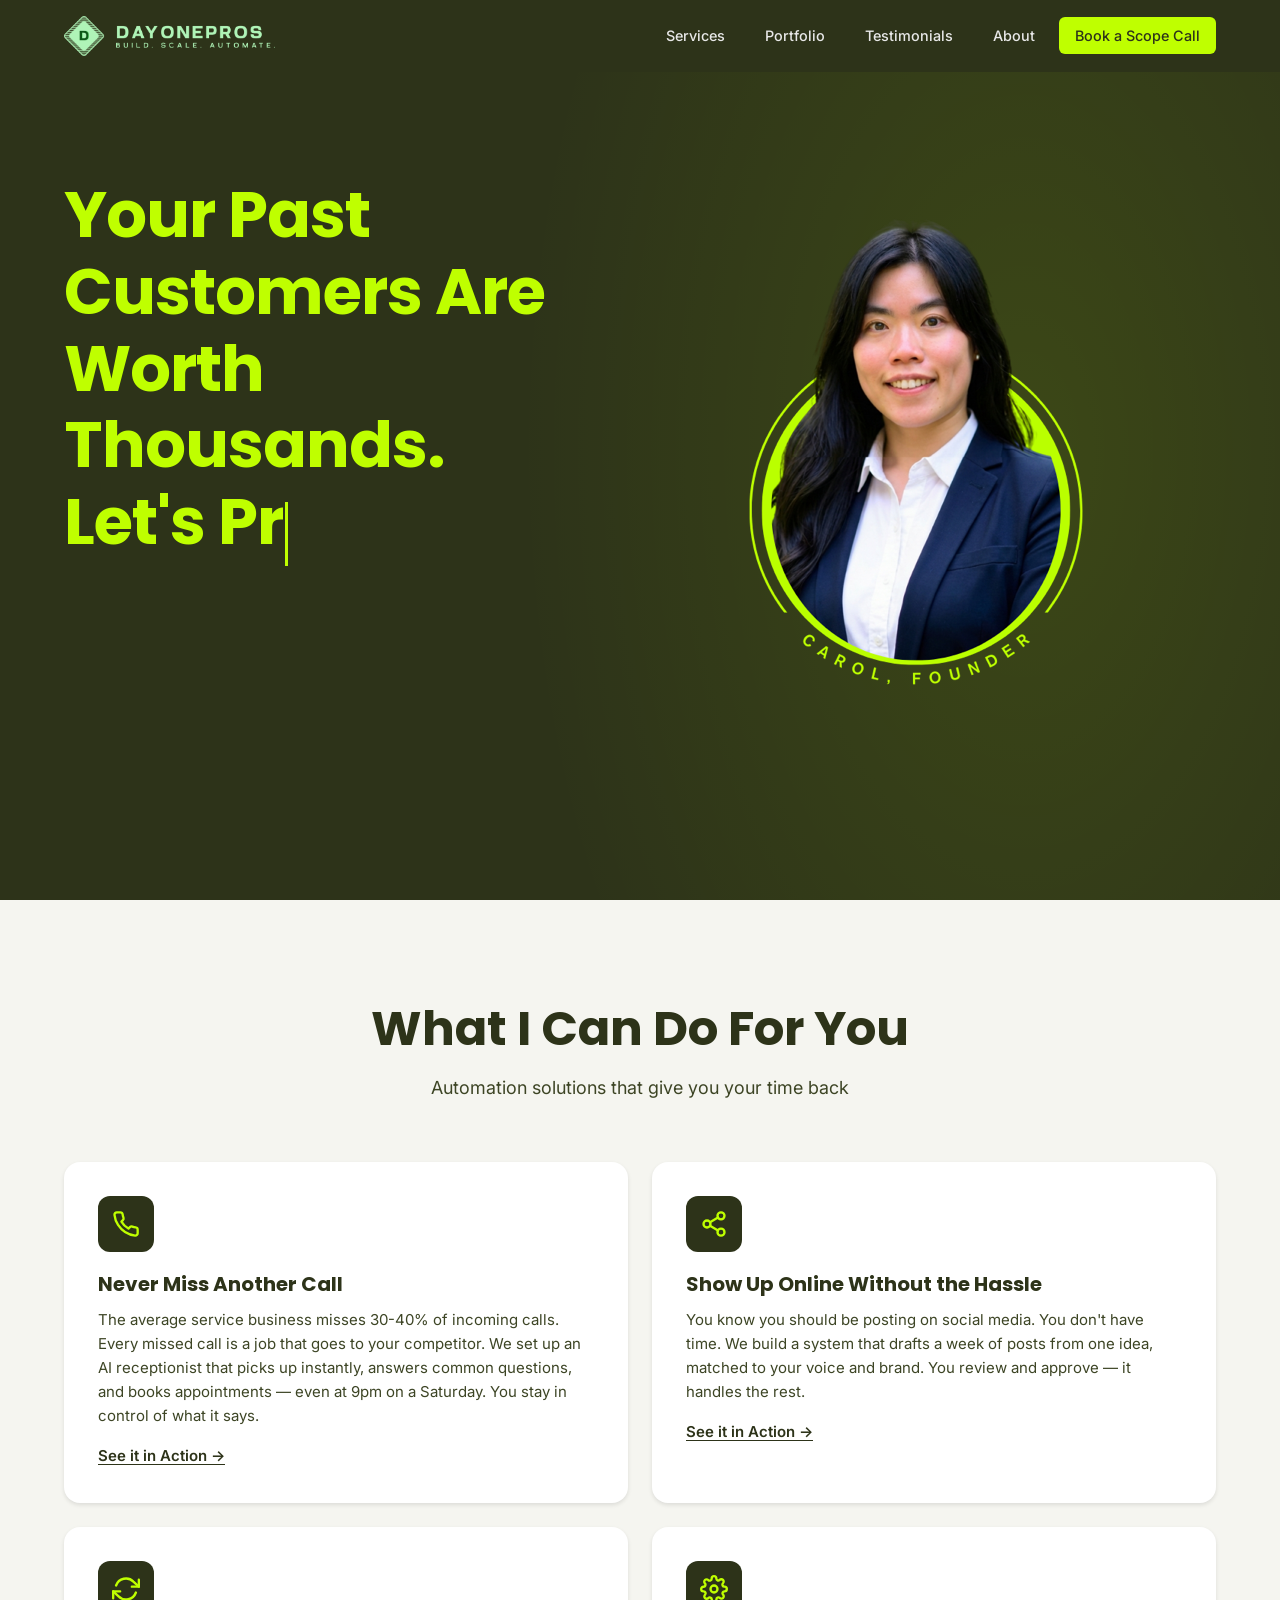
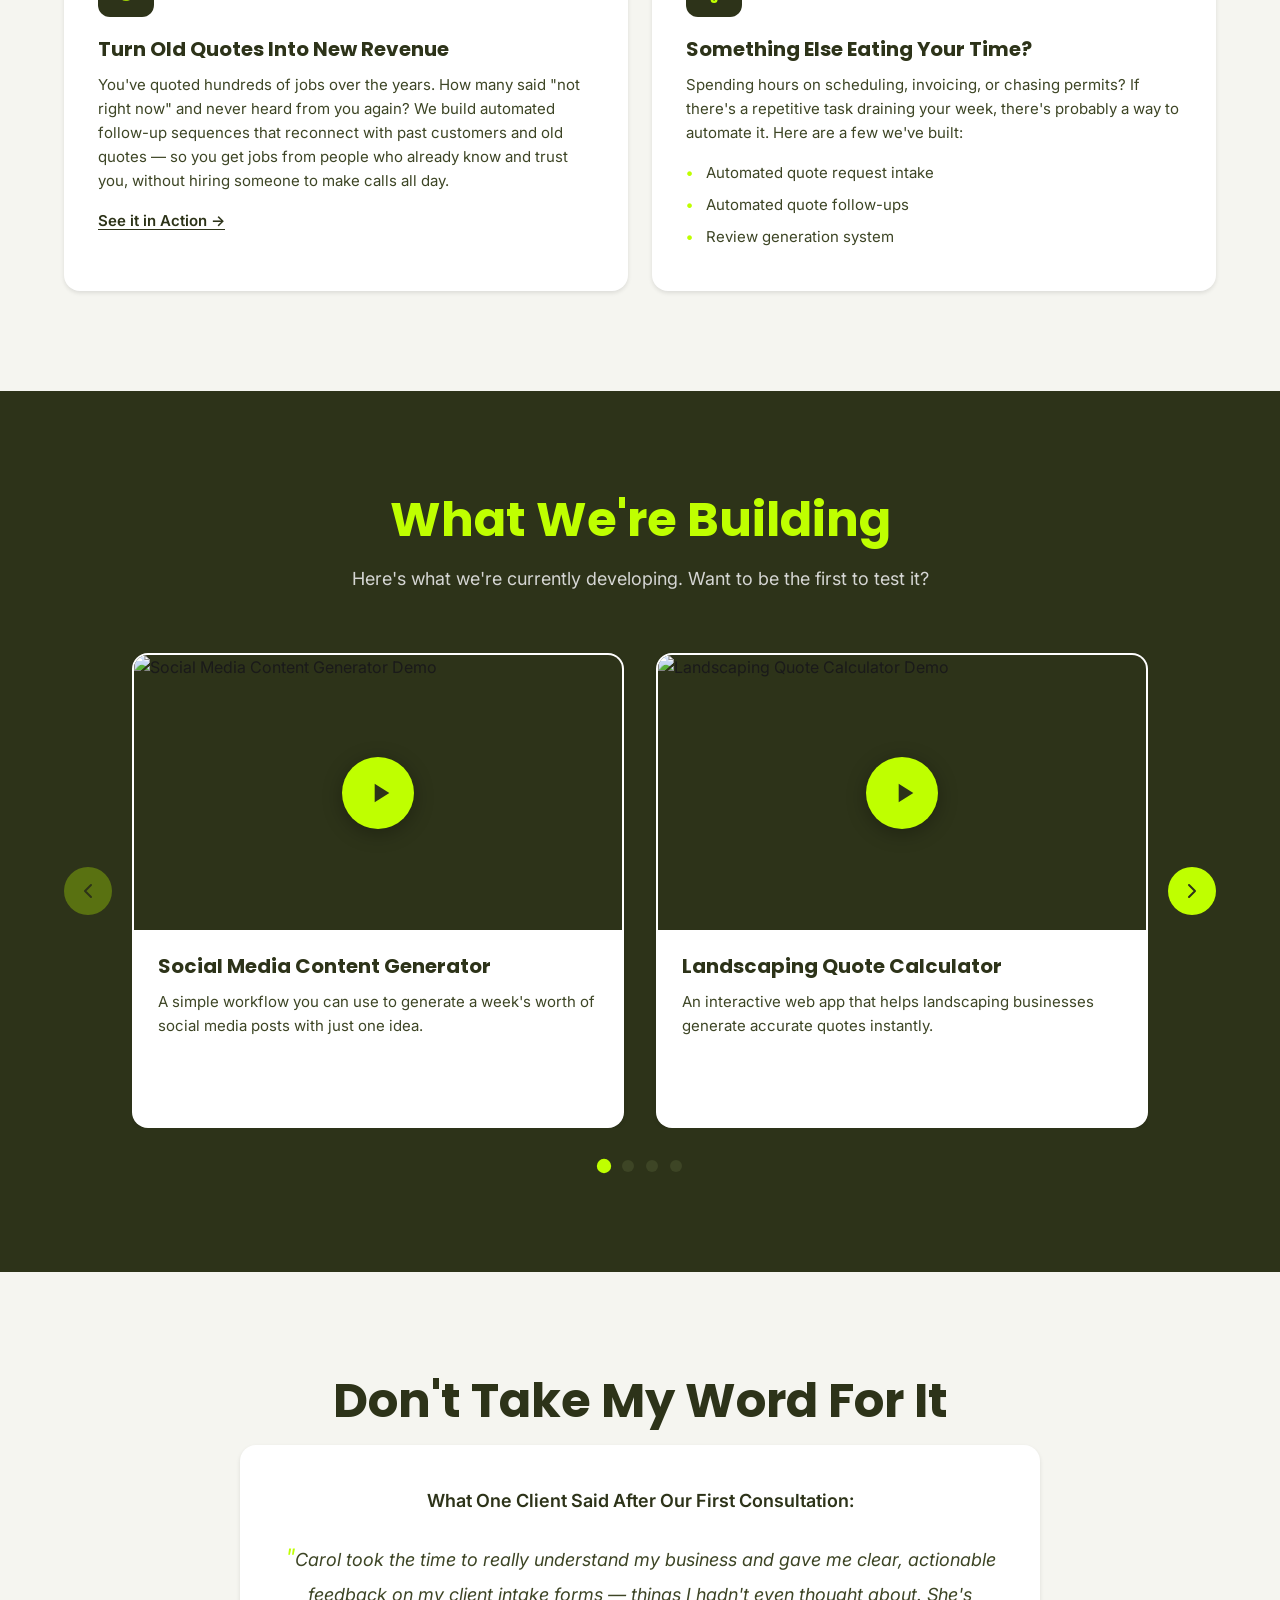
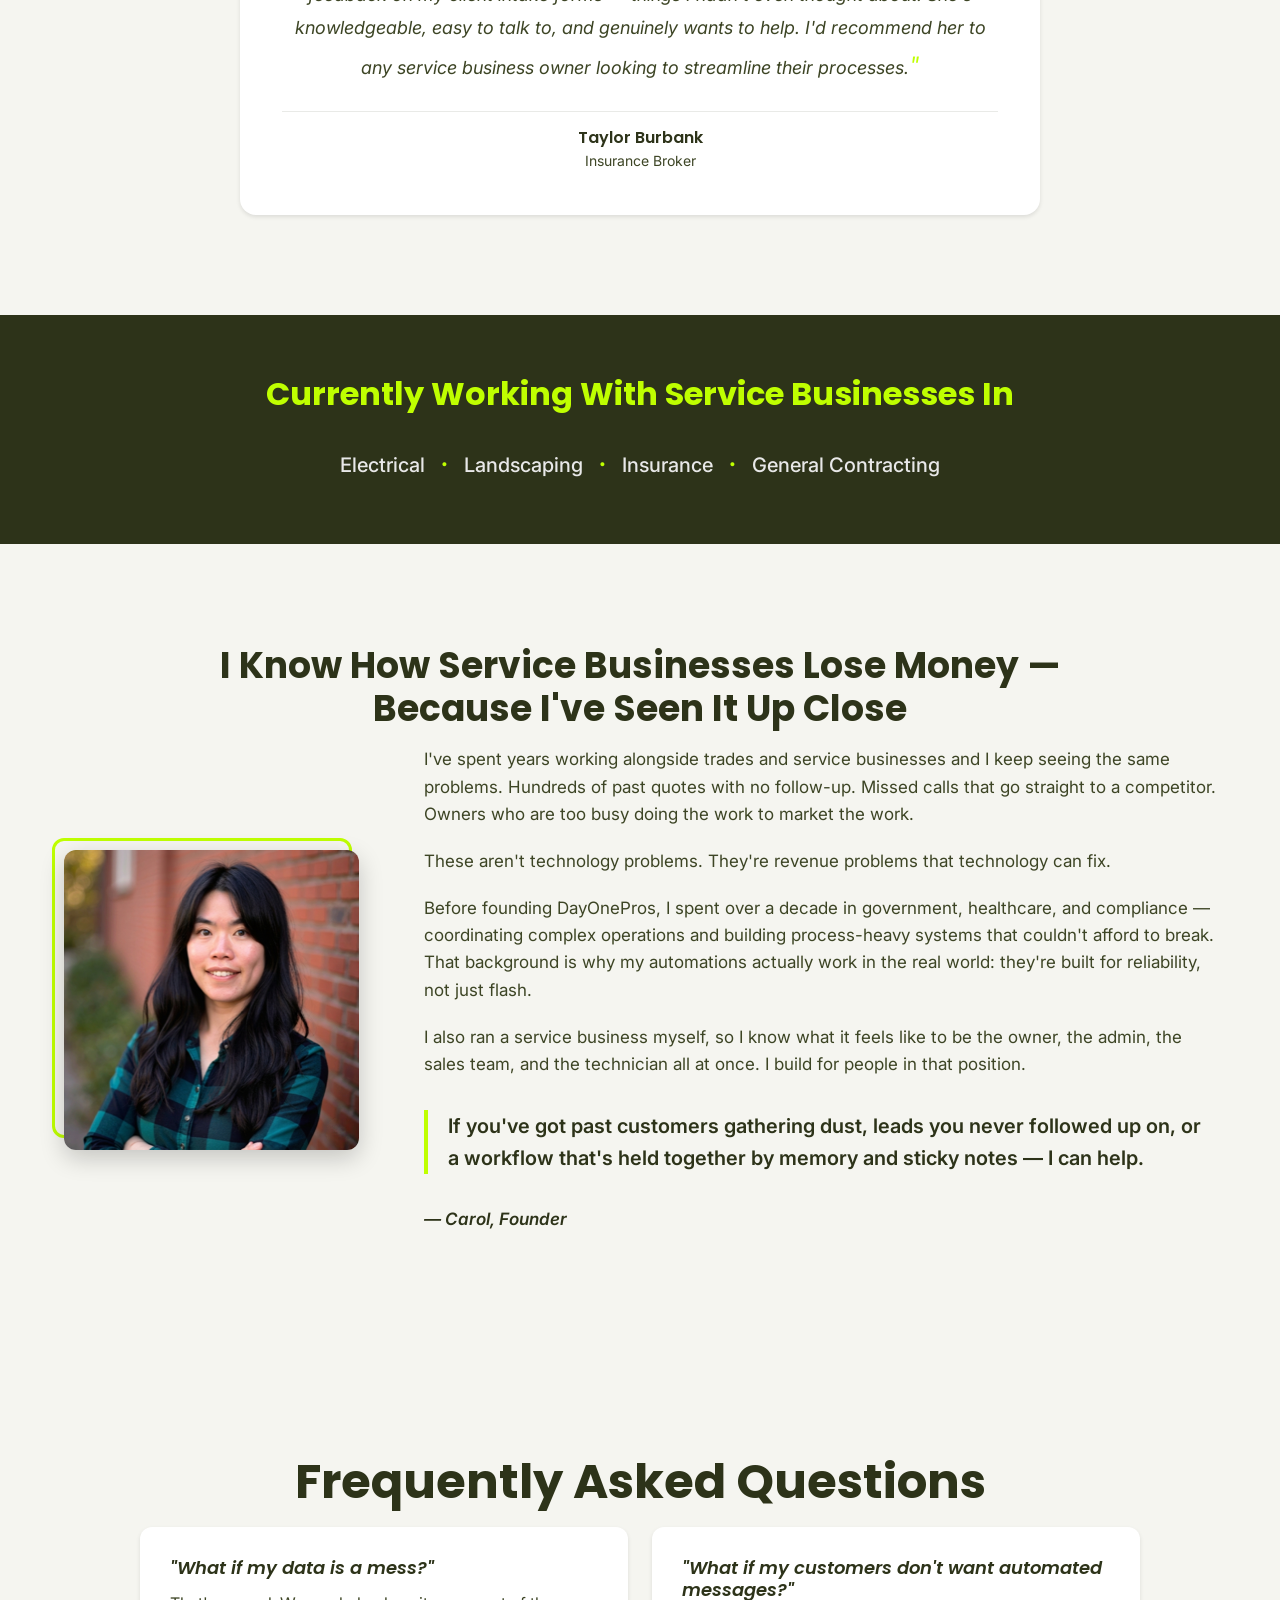
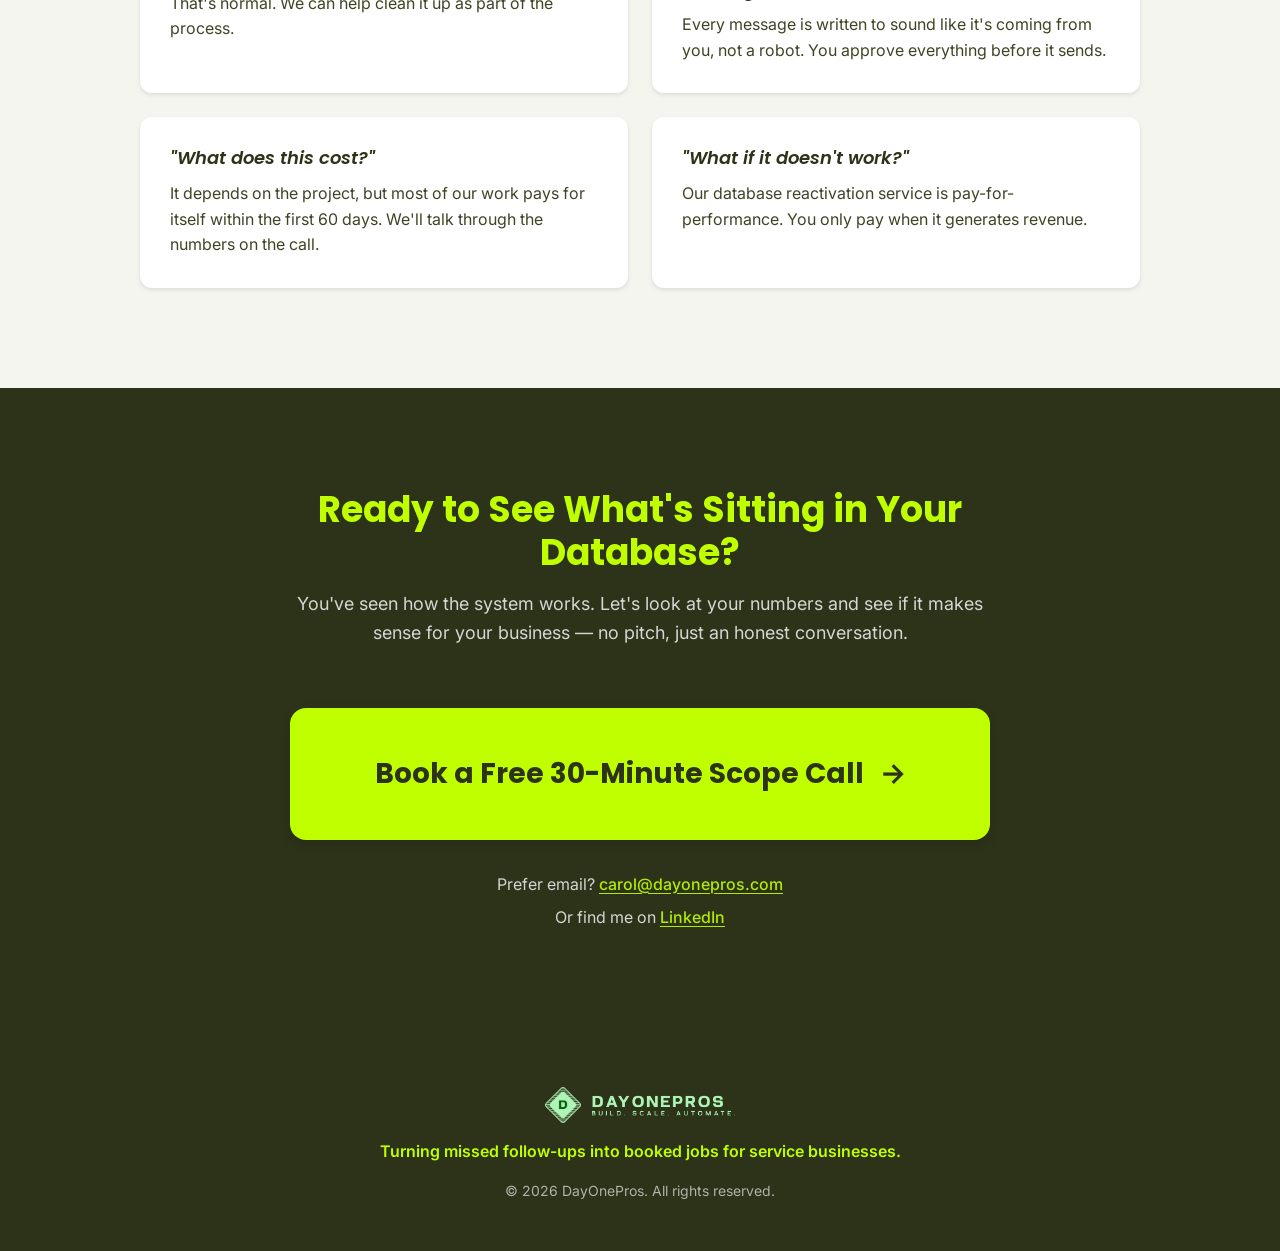
==== index.html @ f06b2cde "update book call button" ====
<!DOCTYPE html>
<html lang="en">
<head>
    <meta charset="UTF-8">
    <meta name="viewport" content="width=device-width, initial-scale=1.0">
    <title>DayOnePros | Your Past Customers Are Worth Thousands</title>
    <meta name="description" content="AI automation consulting for service-based businesses. DayOnePros helps cleaners, landscapers, contractors, and property managers automate their operations.">
    <link rel="preconnect" href="https://fonts.googleapis.com">
    <link rel="preconnect" href="https://fonts.gstatic.com" crossorigin>
    <link href="https://fonts.googleapis.com/css2?family=Inter:wght@400;500;600;700&family=Poppins:wght@600;700&display=swap" rel="stylesheet">
    <link rel="stylesheet" href="styles.css">
    <link rel="icon" type="image/png" href="images/IconOnly_Transparent_NoBuffer.png">
    <link rel="preload" as="image" href="images/CL-headshot6-600.png" media="(min-width: 481px)">
    <link rel="preload" as="image" href="images/CL-headshot6-400.png" media="(max-width: 480px)">
</head>
<body>
    <!-- Navigation -->
    <nav class="navbar" id="navbar">
        <div class="nav-container">
            <a href="#hero" class="nav-logo">
                <img src="images/FullLogo_Transparent_NoBuffer.png" alt="DayOnePros Logo">
            </a>
            <button class="nav-toggle" id="nav-toggle" aria-label="Toggle navigation">
                <span></span>
                <span></span>
                <span></span>
            </button>
            <ul class="nav-menu" id="nav-menu">
                <li><a href="#services" class="nav-link">Services</a></li>
                <li><a href="#portfolio" class="nav-link">Portfolio</a></li>
                <li><a href="#testimonials" class="nav-link">Testimonials</a></li>
                <li><a href="#about" class="nav-link">About</a></li>
                <li><a href="https://dayonepros.com/scope-call" target="_blank" rel="noopener noreferrer" class="nav-link nav-cta">Book a Scope Call</a></li>
            </ul>
        </div>
    </nav>

    <!-- Hero Section -->
    <section class="hero" id="hero">
        <div class="hero-container">
            <div class="hero-content">
                <h1 class="hero-title" id="hero-title"></h1>
                <p class="hero-subtitle" id="hero-subtitle"></p>
                <a href="#contact" class="btn btn-primary hero-cta">See If It's a Fit</a>
            </div>
            <div class="hero-image">
                <img src="images/CL-headshot6.png"
                     srcset="images/CL-headshot6-400.png 400w,
                             images/CL-headshot6-600.png 600w,
                             images/CL-headshot6.png 800w"
                     sizes="(max-width: 480px) 375px,
                            (max-width: 768px) 468px,
                            600px"
                     alt="Carol - Founder of DayOnePros"
                     class="hero-headshot"
                     fetchpriority="high">
            </div>
        </div>
    </section>

    <!-- Services Section -->
    <section class="section services" id="services">
        <div class="container">
            <h2 class="section-title">What I Can Do For You</h2>
            <p class="section-subtitle">Automation solutions that give you your time back</p>
            <div class="services-grid">
                <div class="service-card">
                    <div class="service-icon">
                        <svg xmlns="http://www.w3.org/2000/svg" viewBox="0 0 24 24" fill="none" stroke="currentColor" stroke-width="2" stroke-linecap="round" stroke-linejoin="round"><path d="M22 16.92v3a2 2 0 0 1-2.18 2 19.79 19.79 0 0 1-8.63-3.07 19.5 19.5 0 0 1-6-6 19.79 19.79 0 0 1-3.07-8.67A2 2 0 0 1 4.11 2h3a2 2 0 0 1 2 1.72 12.84 12.84 0 0 0 .7 2.81 2 2 0 0 1-.45 2.11L8.09 9.91a16 16 0 0 0 6 6l1.27-1.27a2 2 0 0 1 2.11-.45 12.84 12.84 0 0 0 2.81.7A2 2 0 0 1 22 16.92z"/></svg>
                    </div>
                    <h3>Never Miss Another Call</h3>
                    <p>The average service business misses 30-40% of incoming calls. Every missed call is a job that goes to your competitor. We set up an AI receptionist that picks up instantly, answers common questions, and books appointments — even at 9pm on a Saturday. You stay in control of what it says.</p>
                    <a href="https://youtu.be/vk046cegJxk?si=S4vluOADPdTcjPHO" target="_blank" rel="noopener noreferrer" class="service-link">See it in Action →</a>
                </div>
                <div class="service-card">
                    <div class="service-icon">
                        <svg xmlns="http://www.w3.org/2000/svg" viewBox="0 0 24 24" fill="none" stroke="currentColor" stroke-width="2" stroke-linecap="round" stroke-linejoin="round"><circle cx="18" cy="5" r="3"/><circle cx="6" cy="12" r="3"/><circle cx="18" cy="19" r="3"/><line x1="8.59" y1="13.51" x2="15.42" y2="17.49"/><line x1="15.41" y1="6.51" x2="8.59" y2="10.49"/></svg>
                    </div>
                    <h3>Show Up Online Without the Hassle</h3>
                    <p>You know you should be posting on social media. You don't have time. We build a system that drafts a week of posts from one idea, matched to your voice and brand. You review and approve — it handles the rest.</p>
                    <a href="https://youtu.be/FSHVd4Czk_E?si=KLwB-NNQ3MHMT4m0" target="_blank" rel="noopener noreferrer" class="service-link">See it in Action →</a>
                </div>
                <div class="service-card">
                    <div class="service-icon">
                        <svg xmlns="http://www.w3.org/2000/svg" viewBox="0 0 24 24" fill="none" stroke="currentColor" stroke-width="2" stroke-linecap="round" stroke-linejoin="round"><polyline points="23 4 23 10 17 10"/><polyline points="1 20 1 14 7 14"/><path d="M3.51 9a9 9 0 0 1 14.85-3.36L23 10M1 14l4.64 4.36A9 9 0 0 0 20.49 15"/></svg>
                    </div>
                    <h3>Turn Old Quotes Into New Revenue</h3>
                    <p>You've quoted hundreds of jobs over the years. How many said "not right now" and never heard from you again? We build automated follow-up sequences that reconnect with past customers and old quotes — so you get jobs from people who already know and trust you, without hiring someone to make calls all day.</p>
                    <a href="https://youtu.be/gtGbyU9ekm4?si=xm-iq87PUoUkF4yV" target="_blank" rel="noopener noreferrer" class="service-link">See it in Action →</a>
                </div>
                <div class="service-card">
                    <div class="service-icon">
                        <svg xmlns="http://www.w3.org/2000/svg" viewBox="0 0 24 24" fill="none" stroke="currentColor" stroke-width="2" stroke-linecap="round" stroke-linejoin="round"><circle cx="12" cy="12" r="3"/><path d="M19.4 15a1.65 1.65 0 0 0 .33 1.82l.06.06a2 2 0 0 1 0 2.83 2 2 0 0 1-2.83 0l-.06-.06a1.65 1.65 0 0 0-1.82-.33 1.65 1.65 0 0 0-1 1.51V21a2 2 0 0 1-2 2 2 2 0 0 1-2-2v-.09A1.65 1.65 0 0 0 9 19.4a1.65 1.65 0 0 0-1.82.33l-.06.06a2 2 0 0 1-2.83 0 2 2 0 0 1 0-2.83l.06-.06a1.65 1.65 0 0 0 .33-1.82 1.65 1.65 0 0 0-1.51-1H3a2 2 0 0 1-2-2 2 2 0 0 1 2-2h.09A1.65 1.65 0 0 0 4.6 9a1.65 1.65 0 0 0-.33-1.82l-.06-.06a2 2 0 0 1 0-2.83 2 2 0 0 1 2.83 0l.06.06a1.65 1.65 0 0 0 1.82.33H9a1.65 1.65 0 0 0 1-1.51V3a2 2 0 0 1 2-2 2 2 0 0 1 2 2v.09a1.65 1.65 0 0 0 1 1.51 1.65 1.65 0 0 0 1.82-.33l.06-.06a2 2 0 0 1 2.83 0 2 2 0 0 1 0 2.83l-.06.06a1.65 1.65 0 0 0-.33 1.82V9a1.65 1.65 0 0 0 1.51 1H21a2 2 0 0 1 2 2 2 2 0 0 1-2 2h-.09a1.65 1.65 0 0 0-1.51 1z"/></svg>
                    </div>
                    <h3>Something Else Eating Your Time?</h3>
                    <p>Spending hours on scheduling, invoicing, or chasing permits? If there's a repetitive task draining your week, there's probably a way to automate it. Here are a few we've built:</p>
                    <ul class="service-list">
                        <li>Automated quote request intake</li>
                        <li>Automated quote follow-ups</li>
                        <li>Review generation system</li>
                    </ul>
                </div>
            </div>
        </div>
    </section>

    <!-- Portfolio Section -->
    <section class="section portfolio" id="portfolio">
        <div class="container">
            <h2 class="section-title">What We're Building</h2>
            <p class="section-subtitle">Here's what we're currently developing. Want to be the first to test it?</p>
            <div class="portfolio-carousel">
                <button class="carousel-btn carousel-btn-prev" id="portfolio-prev" aria-label="Previous project">
                    <svg xmlns="http://www.w3.org/2000/svg" viewBox="0 0 24 24" fill="none" stroke="currentColor" stroke-width="2" stroke-linecap="round" stroke-linejoin="round"><polyline points="15 18 9 12 15 6"/></svg>
                </button>
                <div class="carousel-track-container">
                    <div class="carousel-track" id="portfolio-track">
                        <div class="portfolio-card">
                            <a href="https://www.youtube.com/watch?v=FSHVd4Czk_E" target="_blank" rel="noopener noreferrer" class="portfolio-thumbnail">
                                <img src="https://img.youtube.com/vi/FSHVd4Czk_E/maxresdefault.jpg" alt="Social Media Content Generator Demo" loading="lazy">
                                <div class="play-button">
                                    <svg xmlns="http://www.w3.org/2000/svg" viewBox="0 0 24 24" fill="currentColor"><path d="M8 5v14l11-7z"/></svg>
                                </div>
                            </a>
                            <div class="portfolio-content">
                                <h3>Social Media Content Generator</h3>
                                <p>A simple workflow you can use to generate a week's worth of social media posts with just one idea.</p>
                            </div>
                        </div>
                        <div class="portfolio-card">
                            <a href="https://youtu.be/GULSYQsca2A" target="_blank" rel="noopener noreferrer" class="portfolio-thumbnail">
                                <img src="https://img.youtube.com/vi/GULSYQsca2A/maxresdefault.jpg" alt="Landscaping Quote Calculator Demo" loading="lazy">
                                <div class="play-button">
                                    <svg xmlns="http://www.w3.org/2000/svg" viewBox="0 0 24 24" fill="currentColor"><path d="M8 5v14l11-7z"/></svg>
                                </div>
                            </a>
                            <div class="portfolio-content">
                                <h3>Landscaping Quote Calculator</h3>
                                <p>An interactive web app that helps landscaping businesses generate accurate quotes instantly.</p>
                            </div>
                        </div>
                        <div class="portfolio-card">
                            <a href="https://youtu.be/p-j8v1FFMEk" target="_blank" rel="noopener noreferrer" class="portfolio-thumbnail">
                                <img src="https://img.youtube.com/vi/p-j8v1FFMEk/maxresdefault.jpg" alt="Discovery Call Agent Demo" loading="lazy">
                                <div class="play-button">
                                    <svg xmlns="http://www.w3.org/2000/svg" viewBox="0 0 24 24" fill="currentColor"><path d="M8 5v14l11-7z"/></svg>
                                </div>
                            </a>
                            <div class="portfolio-content">
                                <h3>Discovery Call Agent</h3>
                                <p>An AI-powered voice agent that conducts initial discovery calls with potential clients. Qualifies leads, gathers requirements, and schedules follow-ups — all automatically.</p>
                            </div>
                        </div>
                        <div class="portfolio-card">
                            <a href="https://youtu.be/gtGbyU9ekm4?si=qOCRgx0xu0Lm-OZI" target="_blank" rel="noopener noreferrer" class="portfolio-thumbnail">
                                <img src="https://img.youtube.com/vi/gtGbyU9ekm4/maxresdefault.jpg" alt="Revenue Revival Engine Demo" loading="lazy">
                                <div class="play-button">
                                    <svg xmlns="http://www.w3.org/2000/svg" viewBox="0 0 24 24" fill="currentColor"><path d="M8 5v14l11-7z"/></svg>
                                </div>
                            </a>
                            <div class="portfolio-content">
                                <h3>Revenue Revival Engine</h3>
                                <p>Win back old leads and past customers through targeted automated outreach, turning your forgotten database into fresh revenue.</p>
                            </div>
                        </div>
                        <div class="portfolio-card">
                            <a href="https://youtu.be/GSNfdZAZvNY?si=EpPGaH6vU53rySL2" target="_blank" rel="noopener noreferrer" class="portfolio-thumbnail">
                                <img src="https://img.youtube.com/vi/GSNfdZAZvNY/maxresdefault.jpg" alt="Personal Trainer Assistant Demo" loading="lazy">
                                <div class="play-button">
                                    <svg xmlns="http://www.w3.org/2000/svg" viewBox="0 0 24 24" fill="currentColor"><path d="M8 5v14l11-7z"/></svg>
                                </div>
                            </a>
                            <div class="portfolio-content">
                                <h3>Personal Trainer Assistant</h3>
                                <p>An AI-powered workflow that automatically generates personalized weekly training programs from a single form submission, delivering branded Google Docs to clients and tracking everything in Airtable.</p>
                            </div>
                        </div>
                    </div>
                </div>
                <button class="carousel-btn carousel-btn-next" id="portfolio-next" aria-label="Next project">
                    <svg xmlns="http://www.w3.org/2000/svg" viewBox="0 0 24 24" fill="none" stroke="currentColor" stroke-width="2" stroke-linecap="round" stroke-linejoin="round"><polyline points="9 18 15 12 9 6"/></svg>
                </button>
            </div>
            <div class="carousel-dots" id="portfolio-dots"></div>
        </div>
    </section>

    <!-- Testimonials Section -->
    <section class="section testimonials" id="testimonials">
        <div class="container">
            <h2 class="section-title">Don't Take My Word For It</h2>
            <div class="testimonials-single">
                <div class="testimonial-card testimonial-featured">
                    <p class="testimonial-intro">What One Client Said After Our First Consultation:</p>
                    <div class="testimonial-content">
                        <p>Carol took the time to really understand my business and gave me clear, actionable feedback on my client intake forms — things I hadn't even thought about. She's knowledgeable, easy to talk to, and genuinely wants to help. I'd recommend her to any service business owner looking to streamline their processes.</p>
                    </div>
                    <div class="testimonial-author">
                        <div class="author-info">
                            <h4>Taylor Burbank</h4>
                            <span>Insurance Broker</span>
                        </div>
                    </div>
                </div>
            </div>
        </div>
    </section>

    <!-- Industries Section -->
    <section class="section industries" id="industries">
        <div class="container">
            <h2 class="section-title">Currently Working With Service Businesses In</h2>
            <div class="industries-list">
                <span class="industry-tag">Electrical</span>
                <span class="industry-separator">·</span>
                <span class="industry-tag">Landscaping</span>
                <span class="industry-separator">·</span>
                <span class="industry-tag">Insurance</span>
                <span class="industry-separator">·</span>
                <span class="industry-tag">General Contracting</span>
            </div>
        </div>
    </section>

    <!-- About Section -->
    <section class="section about" id="about">
        <div class="container">
            <h2 class="section-title">I Know How Service Businesses Lose Money — Because I've Seen It Up Close</h2>
            <div class="about-content">
                <div class="about-image">
                    <img src="images/CL-headshot2-500.png"
                         srcset="images/CL-headshot2-300.png 300w,
                                 images/CL-headshot2-500.png 500w,
                                 images/CL-headshot2.png 1024w"
                         sizes="(max-width: 768px) 280px,
                                300px"
                         alt="Carol - Founder of DayOnePros"
                         loading="lazy">
                </div>
                <div class="about-text">
                    <p>I've spent years working alongside trades and service businesses and I keep seeing the same problems. Hundreds of past quotes with no follow-up. Missed calls that go straight to a competitor. Owners who are too busy doing the work to market the work.</p>
                    <p>These aren't technology problems. They're revenue problems that technology can fix.</p>
                    <p>Before founding DayOnePros, I spent over a decade in government, healthcare, and compliance — coordinating complex operations and building process-heavy systems that couldn't afford to break. That background is why my automations actually work in the real world: they're built for reliability, not just flash.</p>
                    <p>I also ran a service business myself, so I know what it feels like to be the owner, the admin, the sales team, and the technician all at once. I build for people in that position.</p>
                    <p class="highlight">If you've got past customers gathering dust, leads you never followed up on, or a workflow that's held together by memory and sticky notes — I can help.</p>
                    <p class="signature">— Carol, Founder</p>
                </div>
            </div>
        </div>
    </section>

    <!-- FAQ Section -->
    <section class="section faq" id="faq">
        <div class="container">
            <h2 class="section-title">Frequently Asked Questions</h2>
            <div class="faq-grid">
                <div class="faq-item">
                    <h3 class="faq-question">"What if my data is a mess?"</h3>
                    <p class="faq-answer">That's normal. We can help clean it up as part of the process.</p>
                </div>
                <div class="faq-item">
                    <h3 class="faq-question">"What if my customers don't want automated messages?"</h3>
                    <p class="faq-answer">Every message is written to sound like it's coming from you, not a robot. You approve everything before it sends.</p>
                </div>
                <div class="faq-item">
                    <h3 class="faq-question">"What does this cost?"</h3>
                    <p class="faq-answer">It depends on the project, but most of our work pays for itself within the first 60 days. We'll talk through the numbers on the call.</p>
                </div>
                <div class="faq-item">
                    <h3 class="faq-question">"What if it doesn't work?"</h3>
                    <p class="faq-answer">Our database reactivation service is pay-for-performance. You only pay when it generates revenue.</p>
                </div>
            </div>
        </div>
    </section>

    <!-- Contact Section -->
    <section class="section contact" id="contact">
        <div class="container">
            <h2 class="section-title">Ready to See What's Sitting in Your Database?</h2>
            <p class="section-subtitle">You've seen how the system works. Let's look at your numbers and see if it makes sense for your business — no pitch, just an honest conversation.</p>
            <div class="contact-content">
                <a href="https://calendar.app.google/zLYiE2BYS7WSDNKN8" target="_blank" rel="noopener noreferrer" class="contact-primary-cta">
                    <span class="cta-text">Book a Free 30-Minute Scope Call</span>
                    <span class="cta-arrow">→</span>
                </a>
                <div class="contact-secondary">
                    <p>Prefer email? <a href="mailto:carol@dayonepros.com">carol@dayonepros.com</a></p>
                    <p>Or find me on <a href="https://www.linkedin.com/in/leungcarol/" target="_blank" rel="noopener noreferrer">LinkedIn</a></p>
                </div>
            </div>
        </div>
    </section>

    <!-- Footer -->
    <footer class="footer">
        <div class="container">
            <div class="footer-content">
                <div class="footer-logo">
                    <img src="images/FullLogo_Transparent_NoBuffer.png" alt="DayOnePros Logo" loading="lazy">
                </div>
                <p class="footer-tagline">Turning missed follow-ups into booked jobs for service businesses.</p>
                <p class="footer-copyright">&copy; 2026 DayOnePros. All rights reserved.</p>
            </div>
        </div>
    </footer>

    <script src="script.js"></script>
</body>
</html>
---- styles.css ----
/* ===== CSS Variables ===== */
:root {
    --lime: #BFFF00;
    --lime-dark: #a6e000;
    --olive: #2D3319;
    --olive-light: #3d4525;
    --olive-lighter: #4a5530;
    --cream: #f5f5f0;
    --white: #ffffff;
    --text-dark: #1a1a1a;
    --text-light: #e8e8e8;

    --font-primary: 'Inter', -apple-system, BlinkMacSystemFont, sans-serif;
    --font-heading: 'Poppins', 'Inter', sans-serif;

    --shadow-sm: 0 2px 4px rgba(0, 0, 0, 0.1);
    --shadow-md: 0 4px 12px rgba(0, 0, 0, 0.15);
    --shadow-lg: 0 8px 24px rgba(0, 0, 0, 0.2);

    --transition: all 0.3s ease;
    --transition-fast: all 0.2s ease;
}

/* ===== Reset & Base ===== */
*, *::before, *::after {
    margin: 0;
    padding: 0;
    box-sizing: border-box;
}

html {
    scroll-behavior: smooth;
    scroll-padding-top: 80px;
}

body {
    font-family: var(--font-primary);
    font-size: 16px;
    line-height: 1.6;
    color: var(--text-dark);
    background-color: var(--cream);
}

img {
    max-width: 100%;
    height: auto;
    display: block;
}

a {
    text-decoration: none;
    color: inherit;
    transition: var(--transition-fast);
}

/* ===== Typography ===== */
h1, h2, h3, h4 {
    font-family: var(--font-heading);
    font-weight: 700;
    line-height: 1.2;
}

h1 { font-size: clamp(2.5rem, 5vw, 4rem); }
h2 { font-size: clamp(2rem, 4vw, 3rem); }
h3 { font-size: clamp(1.25rem, 2vw, 1.5rem); }

/* ===== Layout ===== */
.container {
    width: 100%;
    max-width: 1200px;
    margin: 0 auto;
    padding: 0 24px;
}

.section {
    padding: 100px 0;
}

/* Section Scroll Fade-in Animation */
.section.fade-in-section {
    opacity: 0;
    transform: translateY(40px);
    transition: opacity 0.8s ease, transform 0.8s ease;
}

.section.fade-in-section.visible {
    opacity: 1;
    transform: translateY(0);
}

.section-title {
    text-align: center;
    margin-bottom: 16px;
    color: var(--olive);
}

.section-subtitle {
    text-align: center;
    font-size: 1.125rem;
    color: var(--olive-light);
    margin-bottom: 60px;
    max-width: 600px;
    margin-left: auto;
    margin-right: auto;
}

/* ===== Buttons ===== */
.btn {
    display: inline-block;
    padding: 16px 32px;
    font-size: 1rem;
    font-weight: 600;
    border-radius: 8px;
    cursor: pointer;
    transition: var(--transition);
    border: none;
}

.btn-primary {
    background-color: var(--lime);
    color: var(--olive);
}

.btn-primary:hover {
    background-color: var(--lime-dark);
    transform: translateY(-2px);
    box-shadow: var(--shadow-md);
}

/* ===== Navigation ===== */
.navbar {
    position: fixed;
    top: 0;
    left: 0;
    right: 0;
    z-index: 1000;
    background-color: var(--olive);
    padding: 16px 0;
    transition: var(--transition);
}

.navbar.scrolled {
    padding: 12px 0;
    box-shadow: var(--shadow-md);
}

.nav-container {
    display: flex;
    justify-content: space-between;
    align-items: center;
    max-width: 1200px;
    margin: 0 auto;
    padding: 0 24px;
}

.nav-logo img {
    height: 40px;
    width: auto;
}

.nav-menu {
    display: flex;
    list-style: none;
    gap: 8px;
}

.nav-link {
    color: var(--text-light);
    padding: 10px 16px;
    border-radius: 6px;
    font-weight: 500;
    font-size: 0.9rem;
}

.nav-link:hover {
    color: var(--lime);
}

.nav-cta {
    background-color: var(--lime);
    color: var(--olive) !important;
}

.nav-cta:hover {
    background-color: var(--lime-dark);
}

.nav-toggle {
    display: none;
    flex-direction: column;
    gap: 5px;
    background: none;
    border: none;
    cursor: pointer;
    padding: 8px;
}

.nav-toggle span {
    width: 24px;
    height: 2px;
    background-color: var(--lime);
    transition: var(--transition);
}

/* ===== Hero Section ===== */
.hero {
    min-height: 100vh;
    display: flex;
    align-items: center;
    background-color: var(--olive);
    position: relative;
    overflow: hidden;
}

.hero::before {
    content: '';
    position: absolute;
    top: -50%;
    right: -20%;
    width: 80%;
    height: 200%;
    background: radial-gradient(ellipse, rgba(191, 255, 0, 0.1) 0%, transparent 70%);
    pointer-events: none;
}

.hero-container {
    width: 100%;
    max-width: 1200px;
    margin: 0 auto;
    padding: 0 24px;
    display: flex;
    align-items: center;
    justify-content: space-between;
    gap: 60px;
}

.hero-content {
    max-width: 600px;
    flex: 1;
}

.hero-image {
    flex-shrink: 0;
    position: relative;
}

.hero-image img {
    width: 600px;
    height: 600px;
    border-radius: 50%;
    object-fit: cover;
}

/* Hero Image Pop-in Animation */
.hero-headshot {
    opacity: 0;
    transform: scale(0.3);
    animation: popIn 0.8s cubic-bezier(0.68, -0.55, 0.265, 1.55) forwards;
    animation-delay: 0.2s;
}

@keyframes popIn {
    0% {
        opacity: 0;
        transform: scale(0.3);
    }
    50% {
        opacity: 1;
        transform: scale(1.05);
    }
    70% {
        transform: scale(0.95);
    }
    100% {
        opacity: 1;
        transform: scale(1);
    }
}

/* Typing Effect Styles */
.hero-title {
    min-height: 1.2em;
}

.hero-subtitle {
    min-height: 1.6em;
}

.typing-cursor {
    display: inline-block;
    width: 3px;
    height: 1em;
    background-color: var(--lime);
    margin-left: 2px;
    animation: blink 0.7s infinite;
    vertical-align: text-bottom;
}

@keyframes blink {
    0%, 50% { opacity: 1; }
    51%, 100% { opacity: 0; }
}

/* Hero CTA fade-in */
.hero-cta {
    opacity: 0;
    transform: translateY(20px);
    transition: opacity 0.6s ease, transform 0.6s ease;
}

.hero-cta.visible {
    opacity: 1;
    transform: translateY(0);
}

.hero-title {
    color: var(--lime);
    margin-bottom: 24px;
    letter-spacing: -1px;
}

.hero-subtitle {
    color: var(--text-light);
    font-size: clamp(1.125rem, 2vw, 1.375rem);
    margin-bottom: 40px;
    opacity: 0.9;
}

/* ===== About Section ===== */
.about {
    background-color: var(--cream);
}

.about .section-title {
    max-width: 900px;
    margin-left: auto;
    margin-right: auto;
    font-size: clamp(1.5rem, 3.5vw, 2.25rem);
}

.about-content {
    display: grid;
    grid-template-columns: 300px 1fr;
    gap: 60px;
    align-items: center;
}

.about-image {
    position: relative;
}

.about-image img {
    border-radius: 12px;
    box-shadow: var(--shadow-lg);
}

.about-image::before {
    content: '';
    position: absolute;
    top: -12px;
    left: -12px;
    right: 12px;
    bottom: 12px;
    border: 3px solid var(--lime);
    border-radius: 12px;
    z-index: -1;
}

.about-text p {
    margin-bottom: 20px;
    font-size: 1.0625rem;
    color: var(--olive-light);
}

.about-text .highlight {
    font-size: 1.25rem;
    font-weight: 600;
    color: var(--olive);
    border-left: 4px solid var(--lime);
    padding-left: 20px;
    margin: 32px 0;
}

.about-text .signature {
    font-weight: 600;
    color: var(--olive);
    font-style: italic;
}

/* ===== Services Section ===== */
.services {
    background-color: var(--cream);
}

.services .section-title {
    color: var(--olive);
}

.services .section-subtitle {
    color: var(--olive-light);
}

/* Services Grid */
.services-grid {
    display: grid;
    grid-template-columns: repeat(2, 1fr);
    gap: 24px;
}

.service-card {
    background-color: var(--white);
    padding: 32px;
    border-radius: 16px;
    transition: var(--transition);
    border: 2px solid transparent;
    box-shadow: var(--shadow-sm);
}

.service-card:hover {
    transform: translateY(-4px);
    border-color: var(--lime);
    box-shadow: var(--shadow-lg);
}

.service-icon {
    width: 56px;
    height: 56px;
    background-color: var(--olive);
    border-radius: 12px;
    display: flex;
    align-items: center;
    justify-content: center;
    margin-bottom: 20px;
}

.service-icon svg {
    width: 28px;
    height: 28px;
    stroke: var(--lime);
}

.service-card h3 {
    color: var(--olive);
    margin-bottom: 12px;
    font-size: 1.25rem;
}

.service-card p {
    color: var(--olive-light);
    font-size: 0.9375rem;
    line-height: 1.6;
}

.service-list {
    list-style: none;
    margin-top: 16px;
    padding: 0;
}

.service-list li {
    color: var(--olive-light);
    font-size: 0.9375rem;
    line-height: 1.6;
    padding-left: 20px;
    position: relative;
    margin-bottom: 8px;
}

.service-list li::before {
    content: "•";
    color: var(--lime);
    font-weight: bold;
    position: absolute;
    left: 0;
}

.service-link {
    display: inline-block;
    margin-top: 16px;
    color: var(--olive);
    font-weight: 600;
    font-size: 0.9375rem;
    text-decoration: underline;
    text-underline-offset: 3px;
}

.service-link:hover {
    color: var(--lime-dark);
}

/* ===== Portfolio Section ===== */
.portfolio {
    background-color: var(--olive);
}

.portfolio .section-title {
    color: var(--lime);
}

.portfolio .section-subtitle {
    color: var(--text-light);
    opacity: 0.9;
}

/* Carousel Container */
.portfolio-carousel {
    display: flex;
    align-items: center;
    gap: 20px;
    position: relative;
}

.carousel-track-container {
    overflow: hidden;
    flex: 1;
}

.carousel-track {
    display: flex;
    gap: 32px;
    transition: transform 0.5s ease;
}

.portfolio-card {
    background-color: var(--white);
    border-radius: 16px;
    box-shadow: var(--shadow-sm);
    transition: var(--transition);
    border: 2px solid transparent;
    overflow: hidden;
    flex: 0 0 calc(50% - 16px);
    min-width: calc(50% - 16px);
}

.portfolio-card:hover {
    box-shadow: var(--shadow-lg);
    border-color: var(--lime);
}

/* Video Thumbnail */
.portfolio-thumbnail {
    position: relative;
    display: block;
    aspect-ratio: 16 / 9;
    overflow: hidden;
    background-color: var(--olive);
}

.portfolio-thumbnail img {
    width: 100%;
    height: 100%;
    object-fit: cover;
    transition: transform 0.3s ease;
}

.portfolio-thumbnail:hover img {
    transform: scale(1.05);
}

.play-button {
    position: absolute;
    top: 50%;
    left: 50%;
    transform: translate(-50%, -50%);
    width: 72px;
    height: 72px;
    background-color: var(--lime);
    border-radius: 50%;
    display: flex;
    align-items: center;
    justify-content: center;
    transition: var(--transition);
    box-shadow: 0 4px 20px rgba(0, 0, 0, 0.3);
}

.play-button svg {
    width: 32px;
    height: 32px;
    color: var(--olive);
    margin-left: 4px;
}

.portfolio-thumbnail:hover .play-button {
    transform: translate(-50%, -50%) scale(1.1);
    background-color: var(--lime-dark);
}

/* Portfolio Content */
.portfolio-content {
    padding: 24px;
}

.portfolio-card h3 {
    color: var(--olive);
    margin-bottom: 12px;
    font-size: 1.25rem;
}

.portfolio-card p {
    color: var(--olive-light);
    margin-bottom: 16px;
    line-height: 1.6;
    font-size: 0.9375rem;
}

.portfolio-tech {
    display: flex;
    flex-wrap: wrap;
    gap: 8px;
}

.tech-tag {
    background-color: var(--olive);
    color: var(--lime);
    padding: 6px 14px;
    border-radius: 20px;
    font-size: 0.8125rem;
    font-weight: 500;
}

/* Carousel Navigation Buttons */
.carousel-btn {
    width: 48px;
    height: 48px;
    border-radius: 50%;
    background-color: var(--lime);
    border: none;
    cursor: pointer;
    display: flex;
    align-items: center;
    justify-content: center;
    transition: var(--transition);
    flex-shrink: 0;
}

.carousel-btn:hover {
    background-color: var(--lime-dark);
    transform: scale(1.1);
}

.carousel-btn:disabled {
    opacity: 0.3;
    cursor: not-allowed;
    transform: none;
}

.carousel-btn svg {
    width: 24px;
    height: 24px;
    stroke: var(--olive);
}

/* Carousel Dots */
.carousel-dots {
    display: flex;
    justify-content: center;
    gap: 12px;
    margin-top: 32px;
}

.carousel-dot {
    width: 12px;
    height: 12px;
    border-radius: 50%;
    background-color: var(--olive-light);
    border: none;
    cursor: pointer;
    transition: var(--transition);
}

.carousel-dot:hover {
    background-color: var(--lime-dark);
}

.carousel-dot.active {
    background-color: var(--lime);
    transform: scale(1.2);
}

/* ===== Testimonials Section ===== */
.testimonials {
    background-color: var(--cream);
}

.testimonials .section-title {
    color: var(--olive);
}

/* Single Testimonial Layout */
.testimonials-single {
    max-width: 800px;
    margin: 0 auto;
}

.testimonial-card {
    background-color: var(--white);
    padding: 40px;
    border-radius: 16px;
    display: flex;
    flex-direction: column;
    justify-content: space-between;
    border: 2px solid transparent;
    box-shadow: var(--shadow-sm);
    transition: var(--transition);
}

.testimonial-card:hover {
    transform: translateY(-4px);
    border-color: var(--lime);
    box-shadow: var(--shadow-lg);
}

.testimonial-featured {
    text-align: center;
}

.testimonial-intro {
    color: var(--olive);
    font-weight: 600;
    font-size: 1.125rem;
    margin-bottom: 20px;
}

.testimonial-content p {
    color: var(--olive-light);
    font-size: 1.125rem;
    line-height: 1.8;
    margin-bottom: 24px;
    font-style: italic;
}

.testimonial-featured .testimonial-content p::before,
.testimonial-featured .testimonial-content p::after {
    content: '"';
    font-size: 1.5rem;
    color: var(--lime);
}

.testimonial-featured .testimonial-content p::after {
    content: '"';
}

.testimonial-author {
    display: flex;
    align-items: center;
    justify-content: center;
    gap: 12px;
    padding-top: 16px;
    border-top: 1px solid rgba(45, 51, 25, 0.1);
}

.author-info h4 {
    color: var(--olive);
    font-size: 1rem;
    font-weight: 600;
}

.author-info span {
    color: var(--olive-light);
    font-size: 0.875rem;
}

/* ===== Industries Section ===== */
.industries {
    background-color: var(--olive);
    padding: 60px 0;
}

.industries .section-title {
    color: var(--lime);
    font-size: clamp(1.5rem, 3vw, 2rem);
    margin-bottom: 32px;
}

.industries-list {
    display: flex;
    justify-content: center;
    align-items: center;
    flex-wrap: wrap;
    gap: 16px;
}

.industry-tag {
    color: var(--text-light);
    font-size: 1.25rem;
    font-weight: 500;
}

.industry-separator {
    color: var(--lime);
    font-size: 1.5rem;
    font-weight: bold;
}

/* ===== FAQ Section ===== */
.faq {
    background-color: var(--cream);
}

.faq .section-title {
    color: var(--olive);
}

.faq-grid {
    display: grid;
    grid-template-columns: repeat(2, 1fr);
    gap: 24px;
    max-width: 1000px;
    margin: 0 auto;
}

.faq-item {
    background-color: var(--white);
    padding: 28px;
    border-radius: 12px;
    box-shadow: var(--shadow-sm);
    transition: var(--transition);
    border: 2px solid transparent;
}

.faq-item:hover {
    border-color: var(--lime);
    box-shadow: var(--shadow-md);
}

.faq-question {
    color: var(--olive);
    font-size: 1.125rem;
    font-weight: 600;
    margin-bottom: 12px;
    font-style: italic;
}

.faq-answer {
    color: var(--olive-light);
    font-size: 1rem;
    line-height: 1.6;
}

/* ===== Contact Section ===== */
.contact {
    background-color: var(--olive);
}

.contact .section-title {
    color: var(--lime);
    max-width: 800px;
    margin-left: auto;
    margin-right: auto;
    font-size: clamp(1.5rem, 3.5vw, 2.25rem);
}

.contact .section-subtitle {
    color: var(--text-light);
    opacity: 0.9;
    max-width: 700px;
}

.contact-content {
    max-width: 700px;
    margin: 0 auto;
    text-align: center;
}

.contact-primary-cta {
    display: block;
    background-color: var(--lime);
    padding: 40px 48px;
    border-radius: 16px;
    text-align: center;
    box-shadow: var(--shadow-md);
    transition: var(--transition);
    border: 3px solid transparent;
    margin-bottom: 32px;
}

.contact-primary-cta:hover {
    transform: translateY(-4px);
    box-shadow: var(--shadow-lg);
    background-color: var(--lime-dark);
}

.contact-primary-cta .cta-text {
    display: inline;
    color: var(--olive);
    font-size: 1.75rem;
    font-weight: 700;
    font-family: var(--font-heading);
}

.contact-primary-cta .cta-arrow {
    display: inline;
    color: var(--olive);
    font-size: 1.75rem;
    font-weight: 700;
    margin-left: 12px;
    transition: transform 0.3s ease;
}

.contact-primary-cta:hover .cta-arrow {
    transform: translateX(8px);
}

.contact-primary-cta .cta-subtext {
    color: var(--olive);
    font-size: 1rem;
    margin-top: 12px;
    opacity: 0.85;
    font-style: italic;
}

.contact-secondary {
    color: var(--text-light);
    font-size: 1rem;
    opacity: 0.9;
}

.contact-secondary p {
    margin-bottom: 8px;
}

.contact-secondary a {
    color: var(--lime);
    font-weight: 500;
    text-decoration: underline;
    text-underline-offset: 3px;
}

.contact-secondary a:hover {
    color: var(--lime-dark);
}

/* ===== Footer ===== */
.footer {
    background-color: var(--olive);
    padding: 48px 0;
}

.footer-content {
    text-align: center;
}

.footer-logo {
    margin-bottom: 16px;
}

.footer-logo img {
    height: 36px;
    margin: 0 auto;
}

.footer-tagline {
    color: var(--lime);
    font-weight: 600;
    margin-bottom: 16px;
}

.footer-copyright {
    color: var(--text-light);
    font-size: 0.875rem;
    opacity: 0.7;
}

/* ===== Responsive Design ===== */
@media (max-width: 1024px) {
    .faq-grid {
        grid-template-columns: 1fr;
    }
}

@media (max-width: 768px) {
    .section {
        padding: 80px 0;
    }

    /* Hero */
    .hero-container {
        flex-direction: column;
        text-align: center;
        gap: 40px;
        padding-top: 100px;
    }

    .hero-content {
        order: 1;
    }

    .hero-image {
        order: 2;
    }

    .hero-image img {
        width: 468px;
        height: 468px;
    }

    /* Navigation */
    .nav-toggle {
        display: flex;
    }

    .nav-menu {
        position: fixed;
        top: 72px;
        left: 0;
        right: 0;
        background-color: var(--olive);
        flex-direction: column;
        padding: 24px;
        gap: 8px;
        transform: translateY(-150%);
        opacity: 0;
        transition: var(--transition);
        box-shadow: var(--shadow-lg);
    }

    .nav-menu.active {
        transform: translateY(0);
        opacity: 1;
    }

    .nav-link {
        padding: 14px 20px;
    }

    .nav-toggle.active span:nth-child(1) {
        transform: rotate(45deg) translate(5px, 5px);
    }

    .nav-toggle.active span:nth-child(2) {
        opacity: 0;
    }

    .nav-toggle.active span:nth-child(3) {
        transform: rotate(-45deg) translate(5px, -5px);
    }

    /* About */
    .about-content {
        grid-template-columns: 1fr;
        gap: 40px;
        text-align: center;
    }

    .about-image {
        max-width: 280px;
        margin: 0 auto;
    }

    .about-text .highlight {
        text-align: left;
    }

    /* Services Grid */
    .services-grid {
        grid-template-columns: 1fr;
    }

    .service-card {
        padding: 24px;
    }

    /* Portfolio Carousel */
    .portfolio-carousel {
        gap: 12px;
    }

    .carousel-btn {
        width: 40px;
        height: 40px;
    }

    .carousel-btn svg {
        width: 20px;
        height: 20px;
    }

    .portfolio-card {
        flex: 0 0 100%;
        min-width: 100%;
    }

    .portfolio-content {
        padding: 20px;
    }

    /* Testimonials */
    .testimonial-card {
        padding: 24px;
    }

    .testimonial-content p {
        font-size: 1rem;
    }

    /* Industries */
    .industries {
        padding: 48px 0;
    }

    .industries-list {
        flex-direction: column;
        gap: 12px;
    }

    .industry-separator {
        display: none;
    }

    /* FAQ */
    .faq-grid {
        grid-template-columns: 1fr;
    }

    .faq-item {
        padding: 20px;
    }

    /* Contact */
    .contact-primary-cta {
        padding: 32px 24px;
    }

    .contact-primary-cta .cta-text {
        font-size: 1.5rem;
    }

    .contact-primary-cta .cta-arrow {
        font-size: 1.5rem;
    }
}

@media (max-width: 480px) {
    .container {
        padding: 0 16px;
    }

    .section {
        padding: 60px 0;
    }

    .hero-image img {
        width: 375px;
        height: 375px;
    }

    .btn {
        padding: 14px 28px;
        width: 100%;
        text-align: center;
    }

    .about-text .highlight {
        font-size: 1.125rem;
    }

    .contact-primary-cta .cta-text {
        font-size: 1.25rem;
    }

    .contact-primary-cta .cta-arrow {
        font-size: 1.25rem;
    }
}
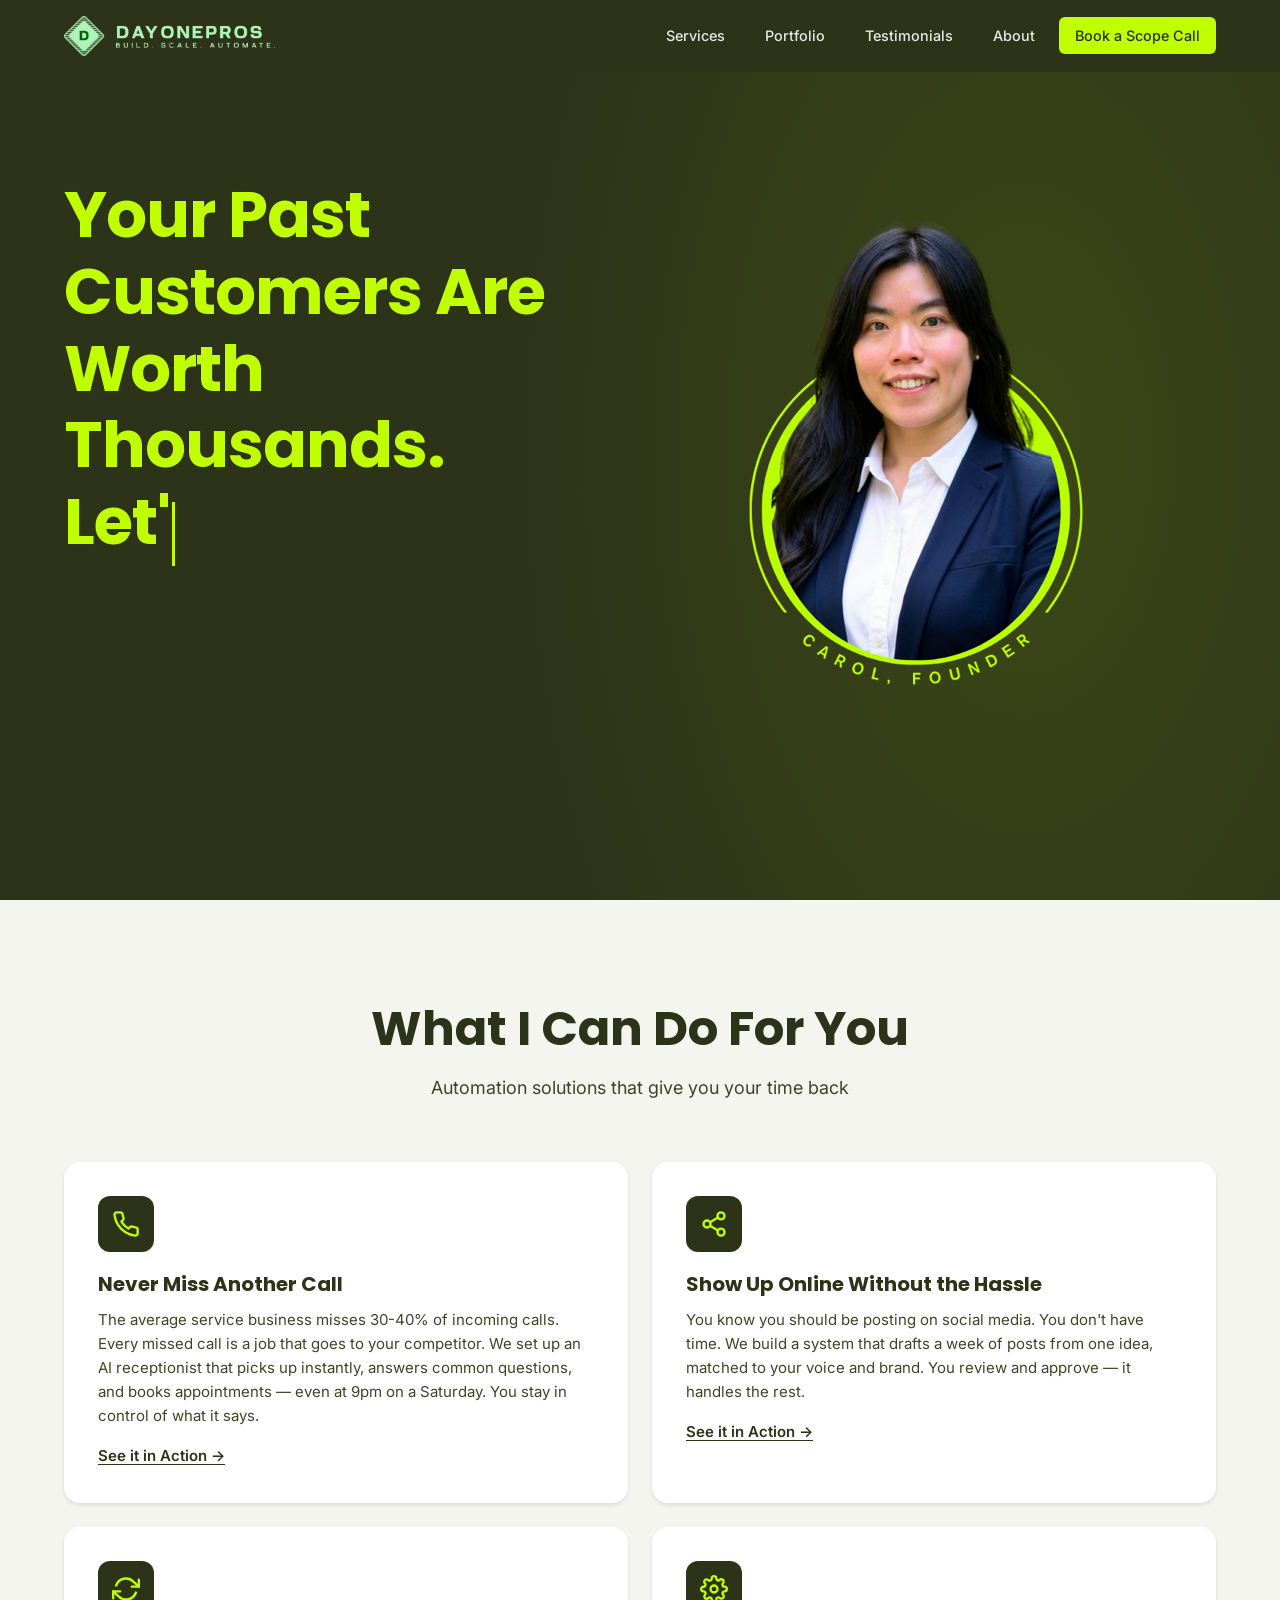
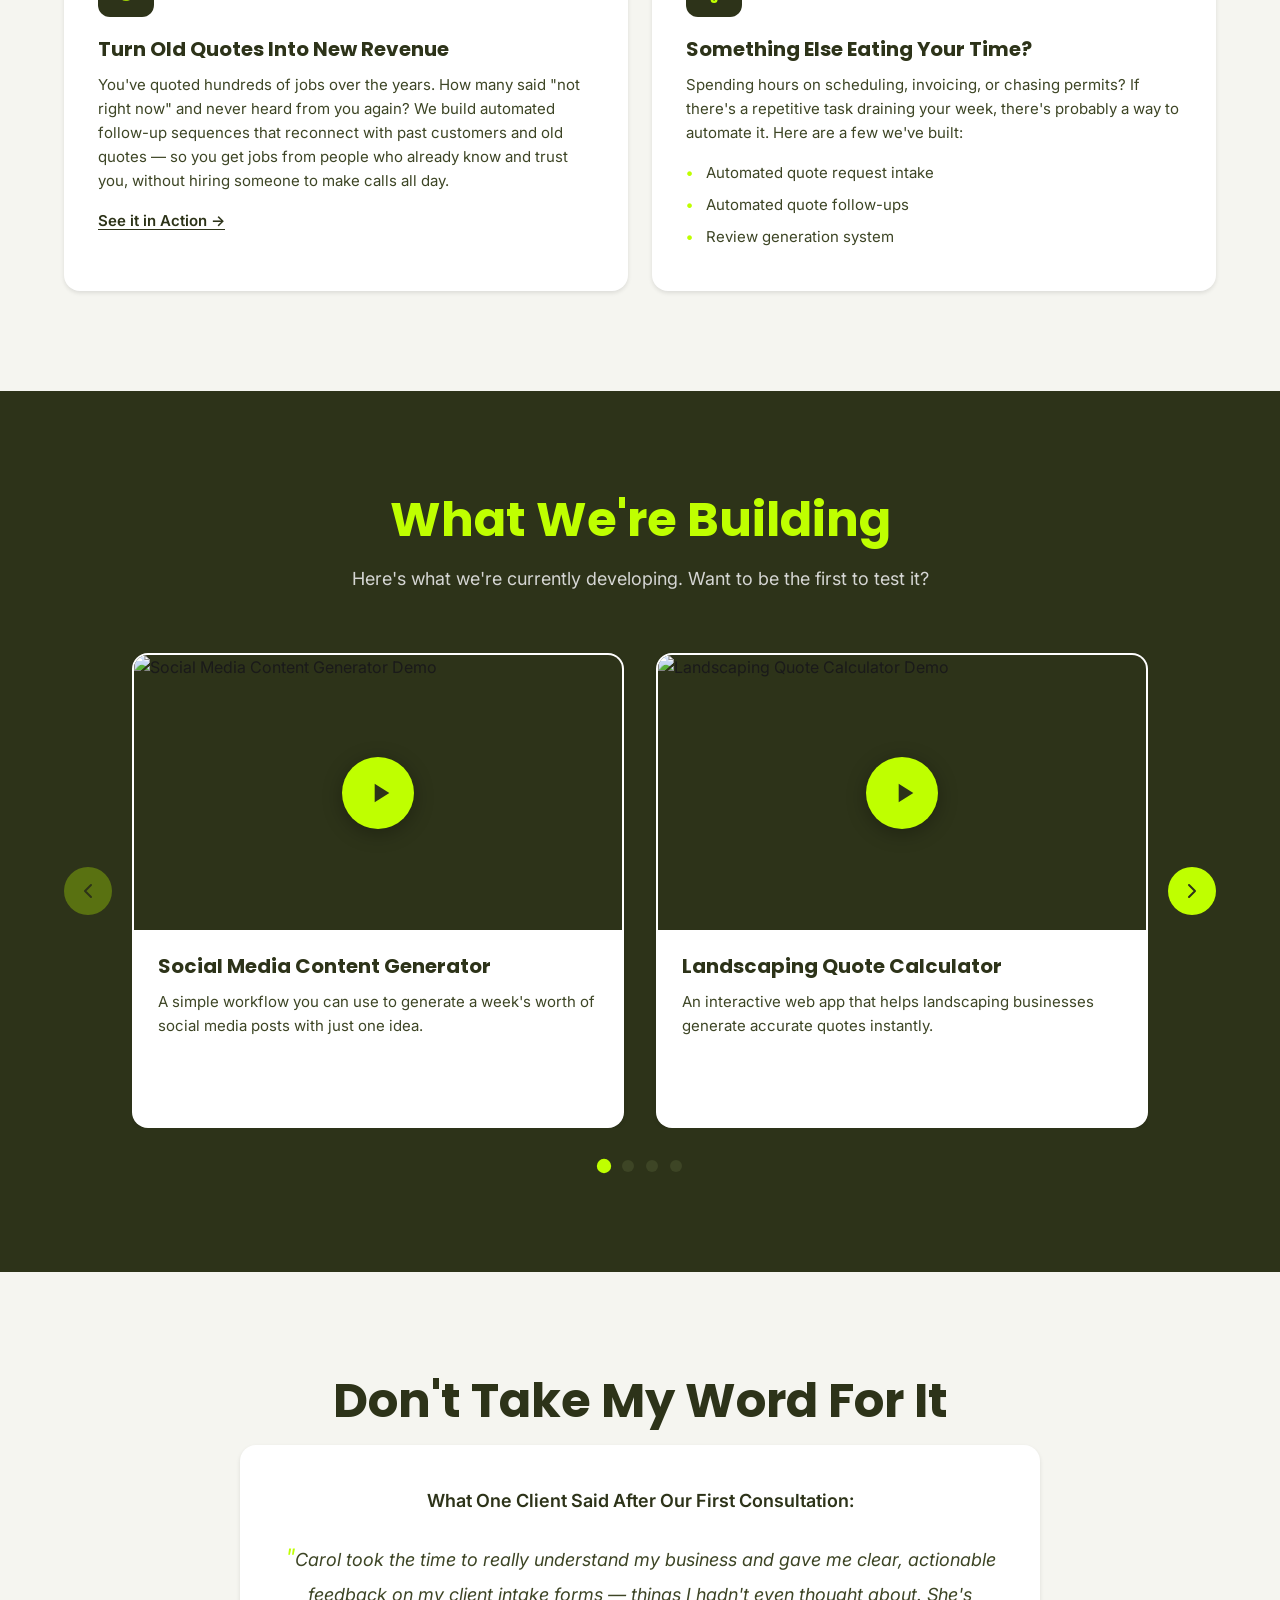
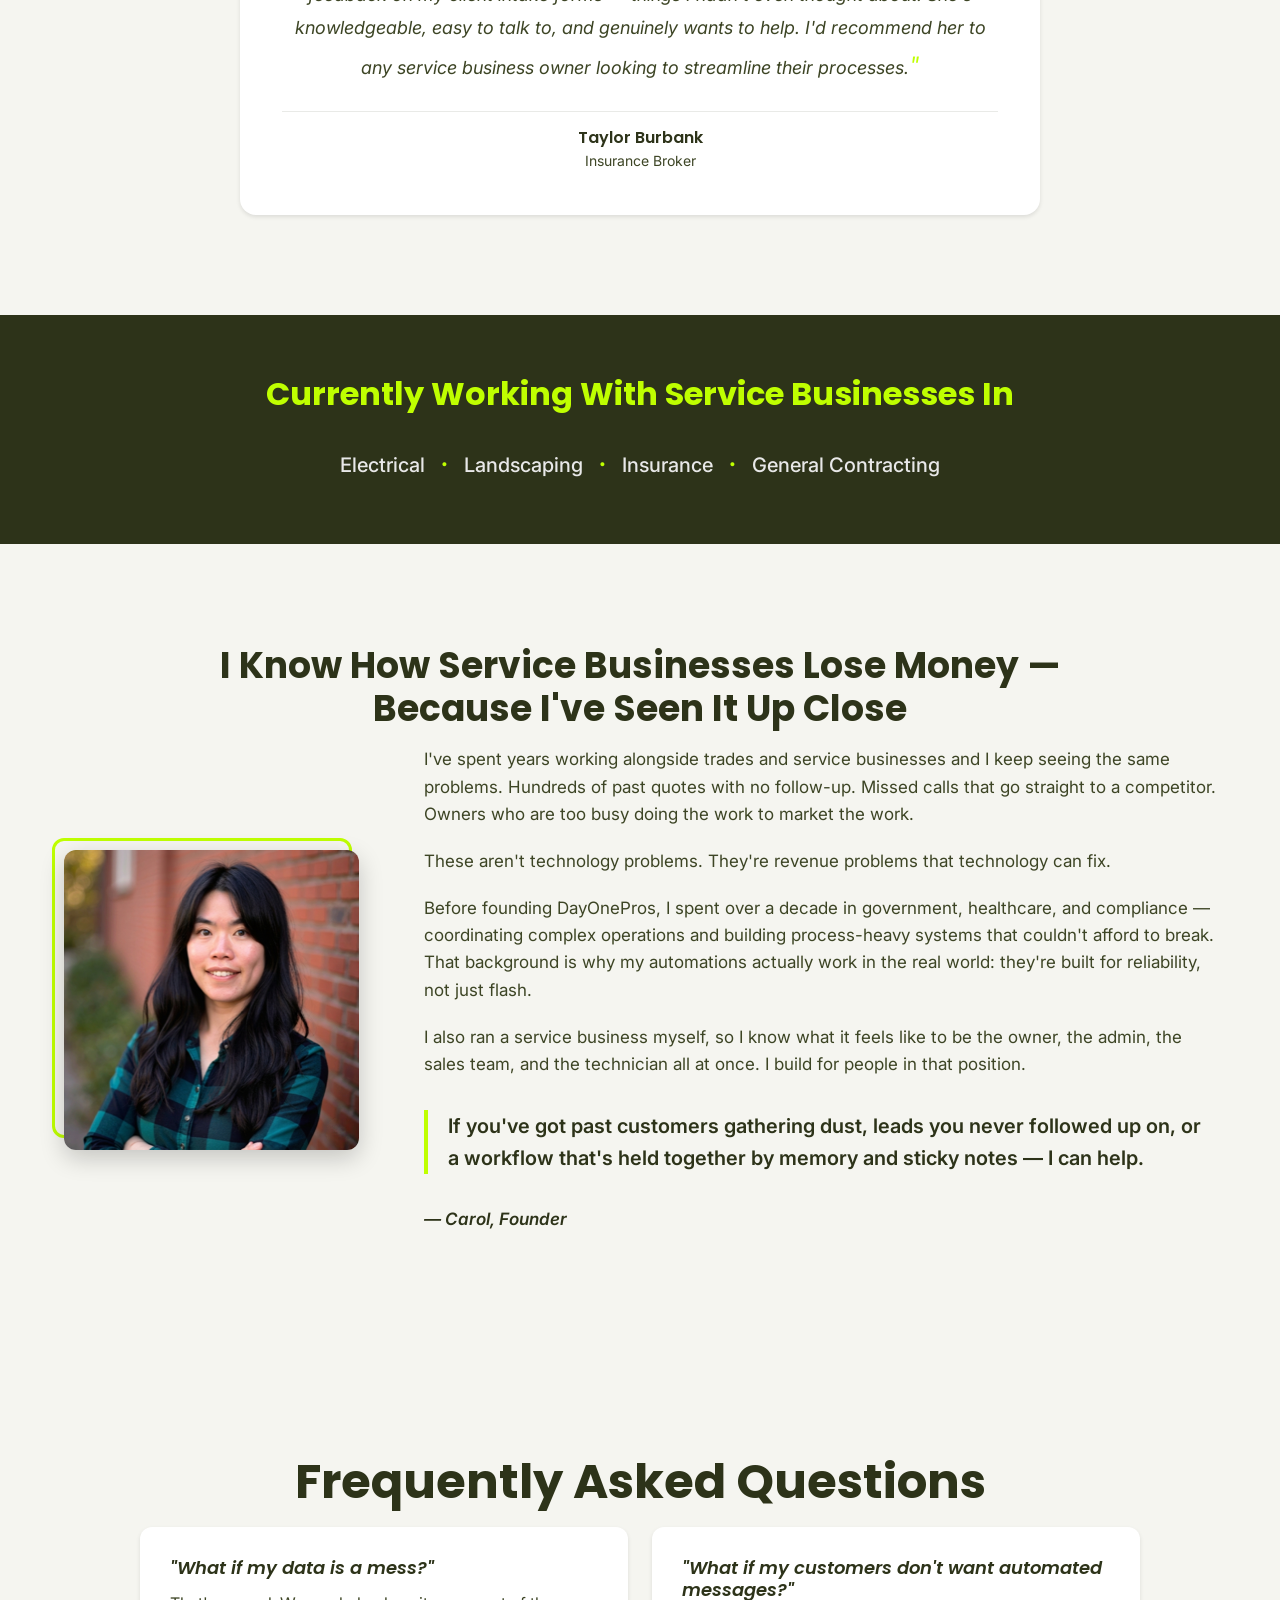
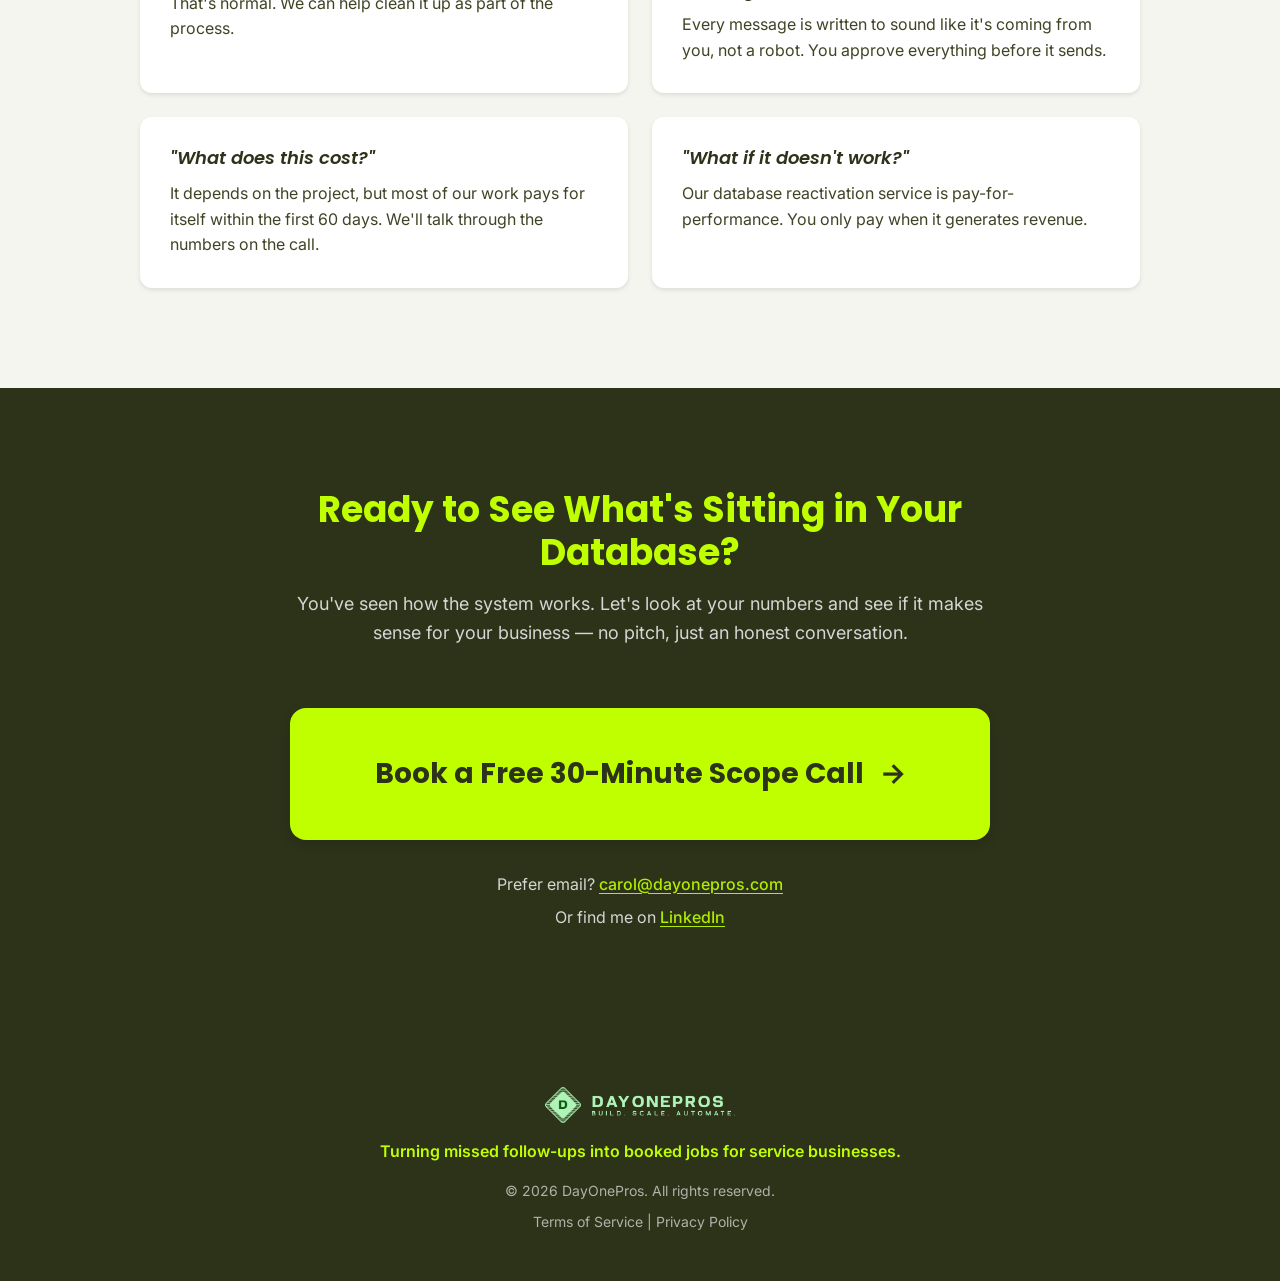
==== commit 13feae58: "add ToS and PP" ====
--- a/index.html
+++ b/index.html
@@ -301,6 +301,7 @@
                 </div>
                 <p class="footer-tagline">Turning missed follow-ups into booked jobs for service businesses.</p>
                 <p class="footer-copyright">&copy; 2026 DayOnePros. All rights reserved.</p>
+                <p class="footer-links"><a href="/terms-of-service">Terms of Service</a> | <a href="/privacy-policy">Privacy Policy</a></p>
             </div>
         </div>
     </footer>
--- a/styles.css
+++ b/styles.css
@@ -959,6 +959,24 @@
     color: var(--text-light);
     font-size: 0.875rem;
     opacity: 0.7;
+}
+
+.footer-links {
+    color: var(--text-light);
+    font-size: 0.875rem;
+    opacity: 0.7;
+    margin-top: 8px;
+}
+
+.footer-links a {
+    color: var(--text-light);
+    text-decoration: none;
+    transition: opacity 0.3s ease;
+}
+
+.footer-links a:hover {
+    opacity: 1;
+    text-decoration: underline;
 }
 
 /* ===== Responsive Design ===== */
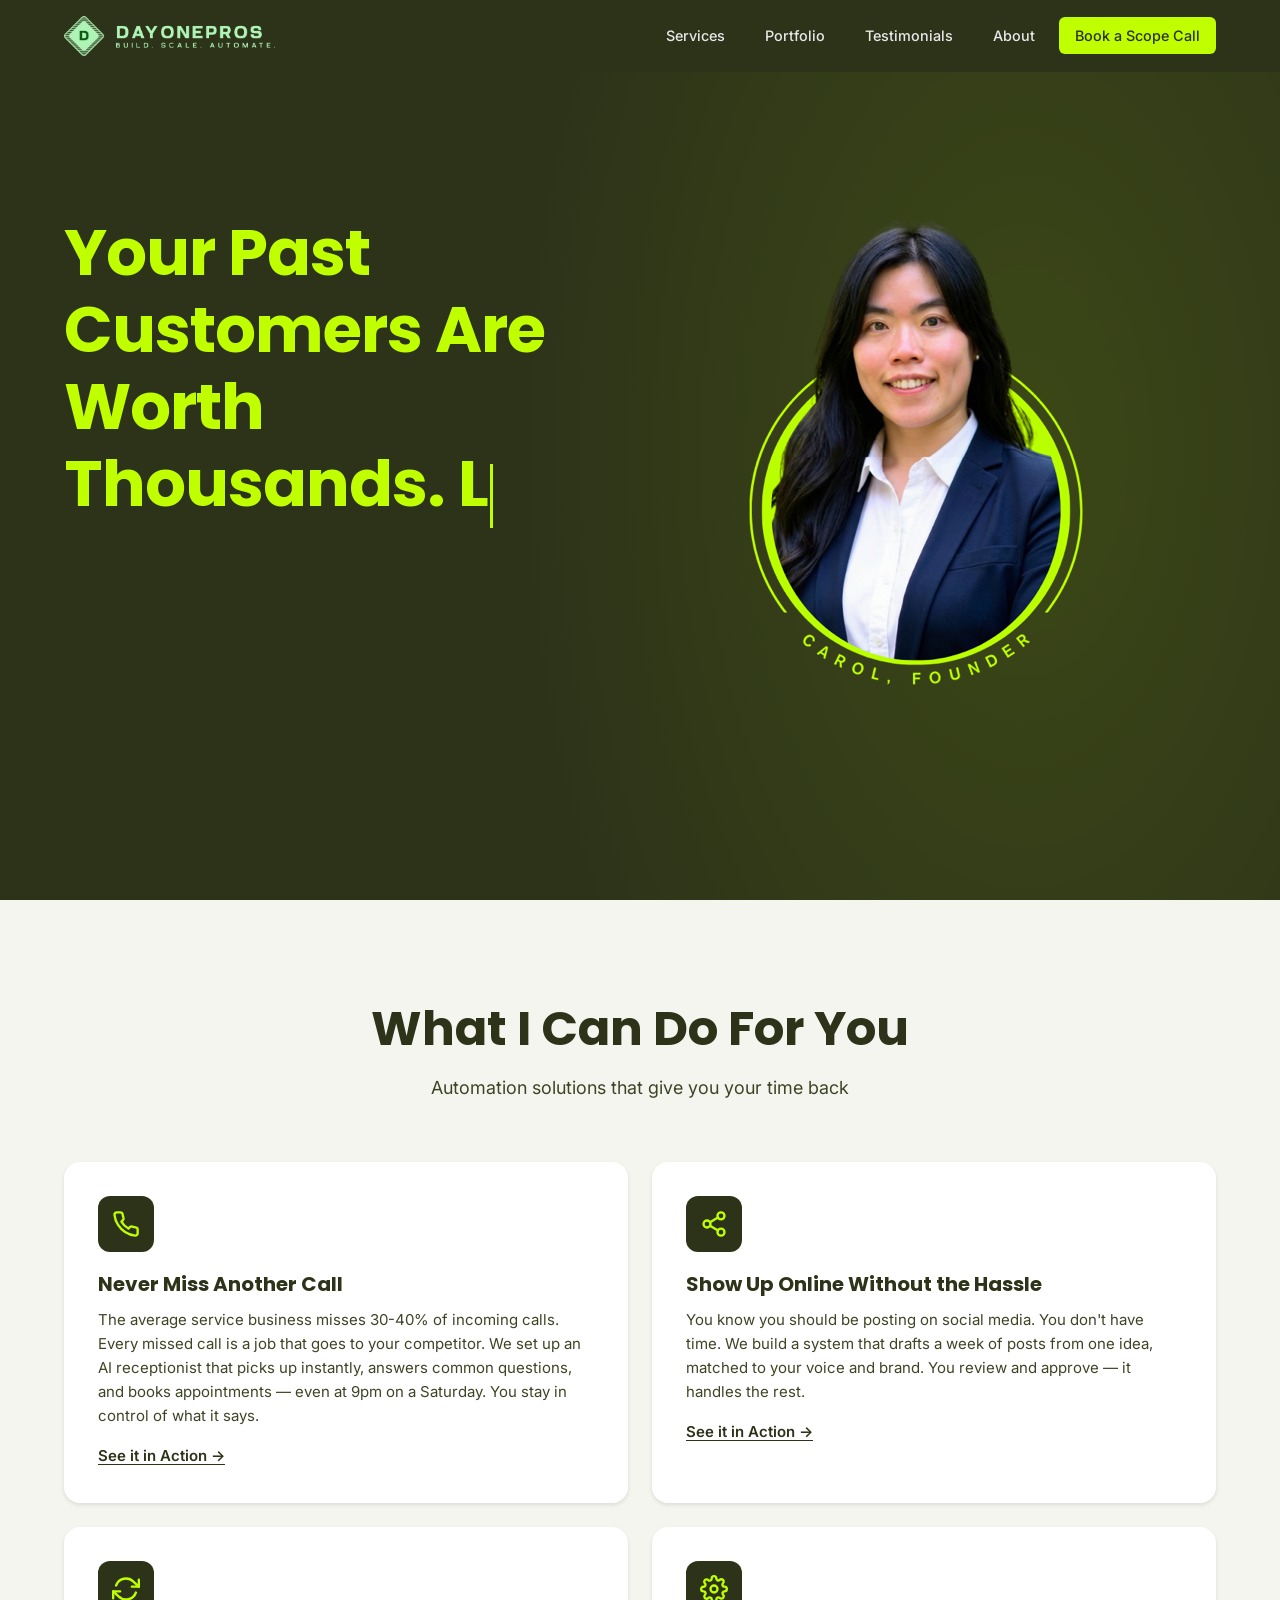
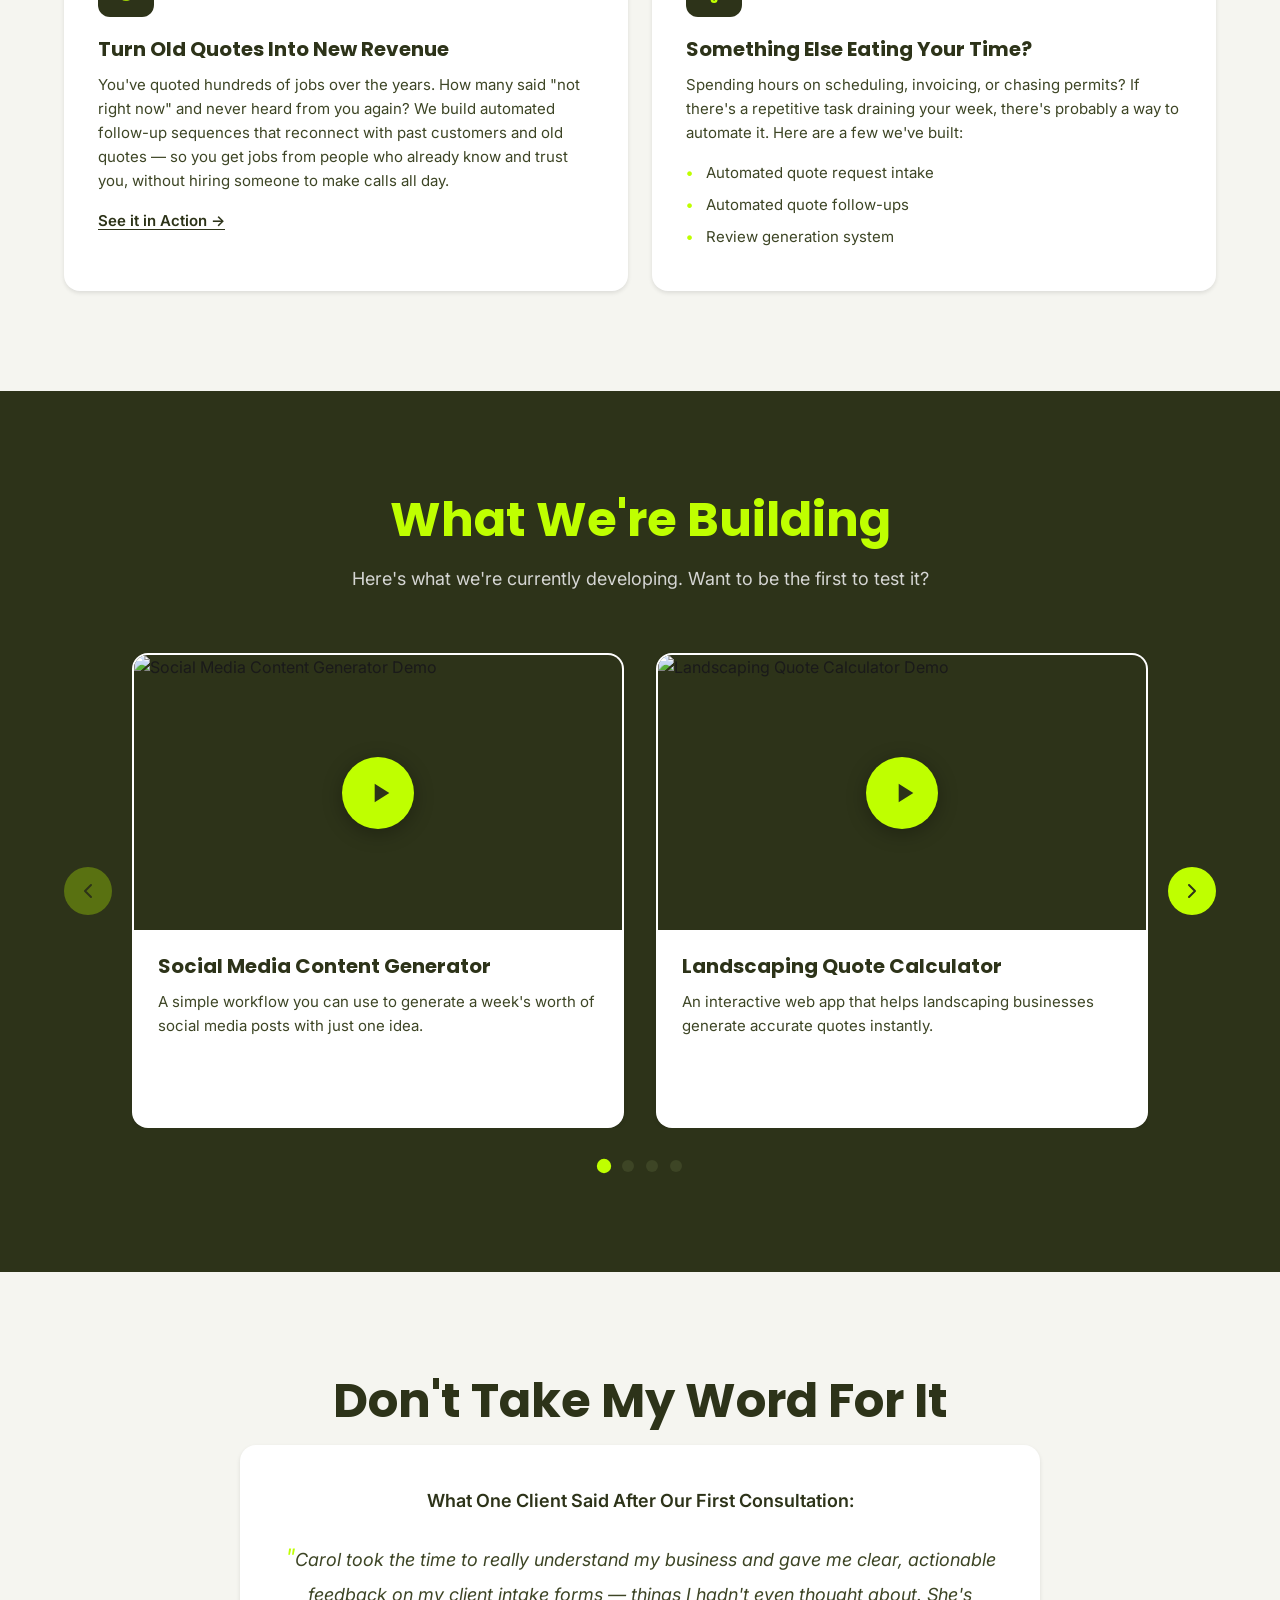
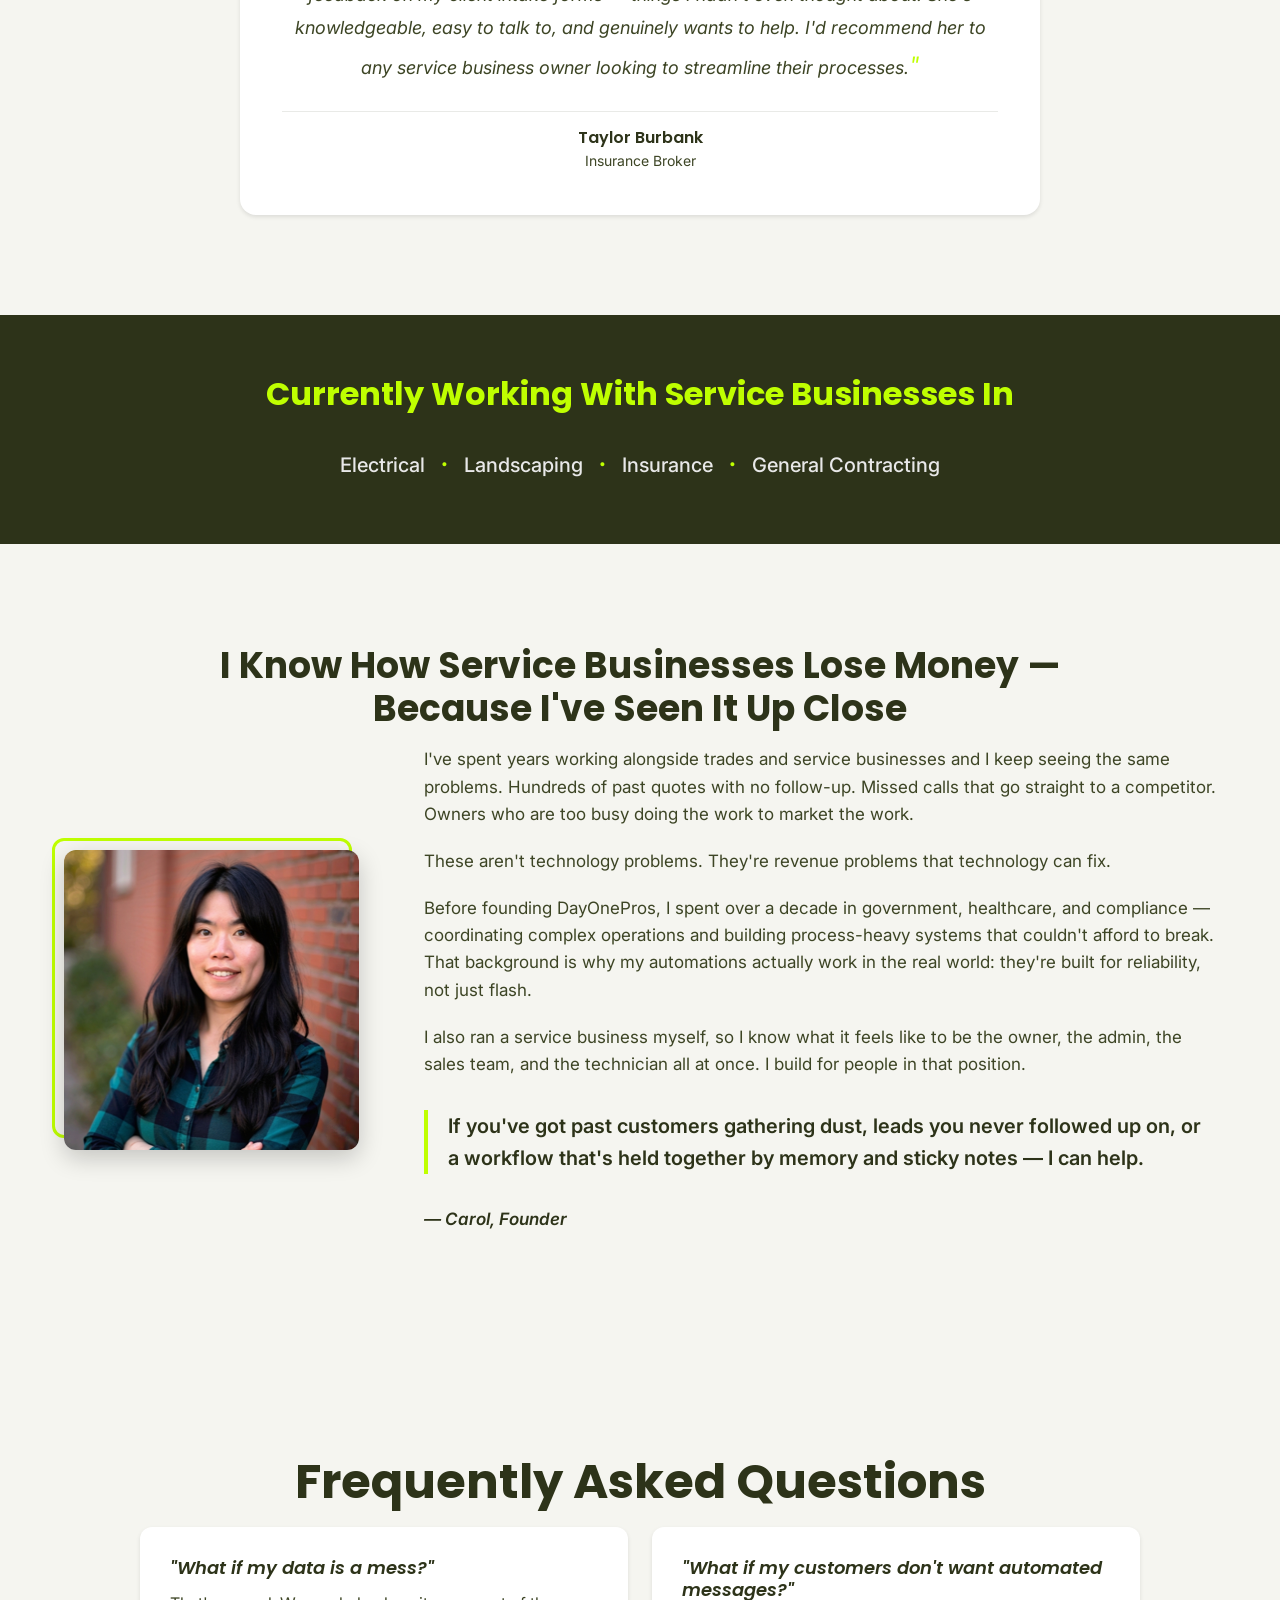
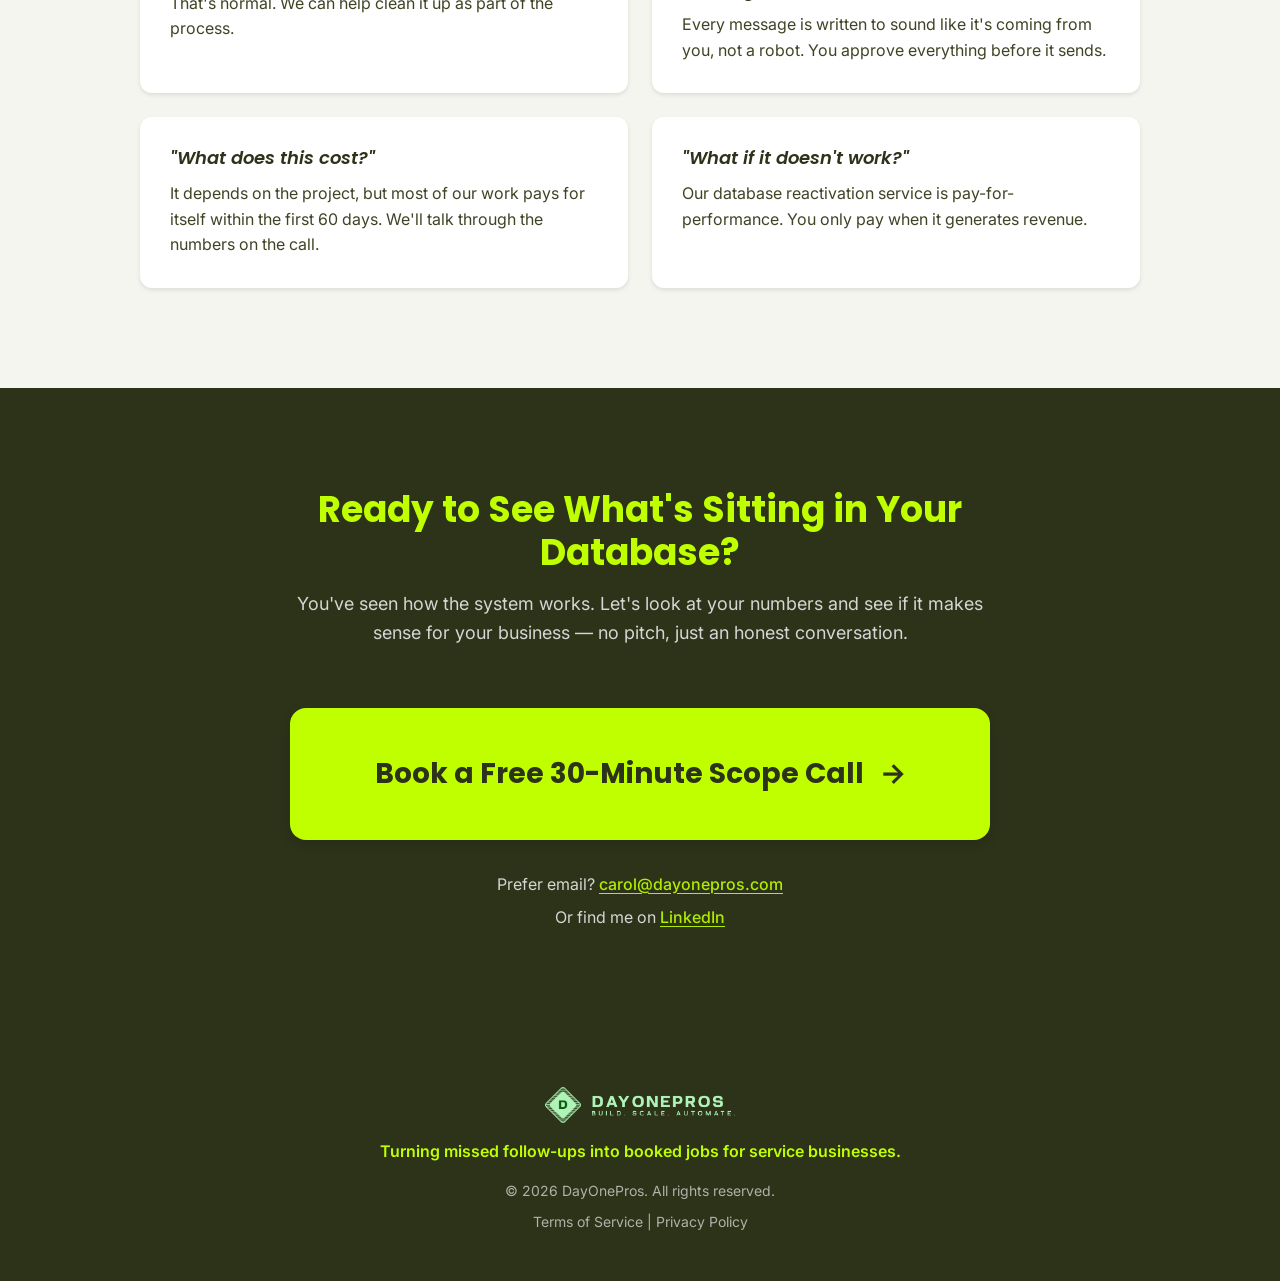
==== commit a38e07f0: "update links" ====
--- a/index.html
+++ b/index.html
@@ -301,7 +301,7 @@
                 </div>
                 <p class="footer-tagline">Turning missed follow-ups into booked jobs for service businesses.</p>
                 <p class="footer-copyright">&copy; 2026 DayOnePros. All rights reserved.</p>
-                <p class="footer-links"><a href="/terms-of-service">Terms of Service</a> | <a href="/privacy-policy">Privacy Policy</a></p>
+                <p class="footer-links"><a href="/terms-of-service" target="_blank" rel="noopener noreferrer">Terms of Service</a> | <a href="/privacy-policy" target="_blank" rel="noopener noreferrer">Privacy Policy</a></p>
             </div>
         </div>
     </footer>
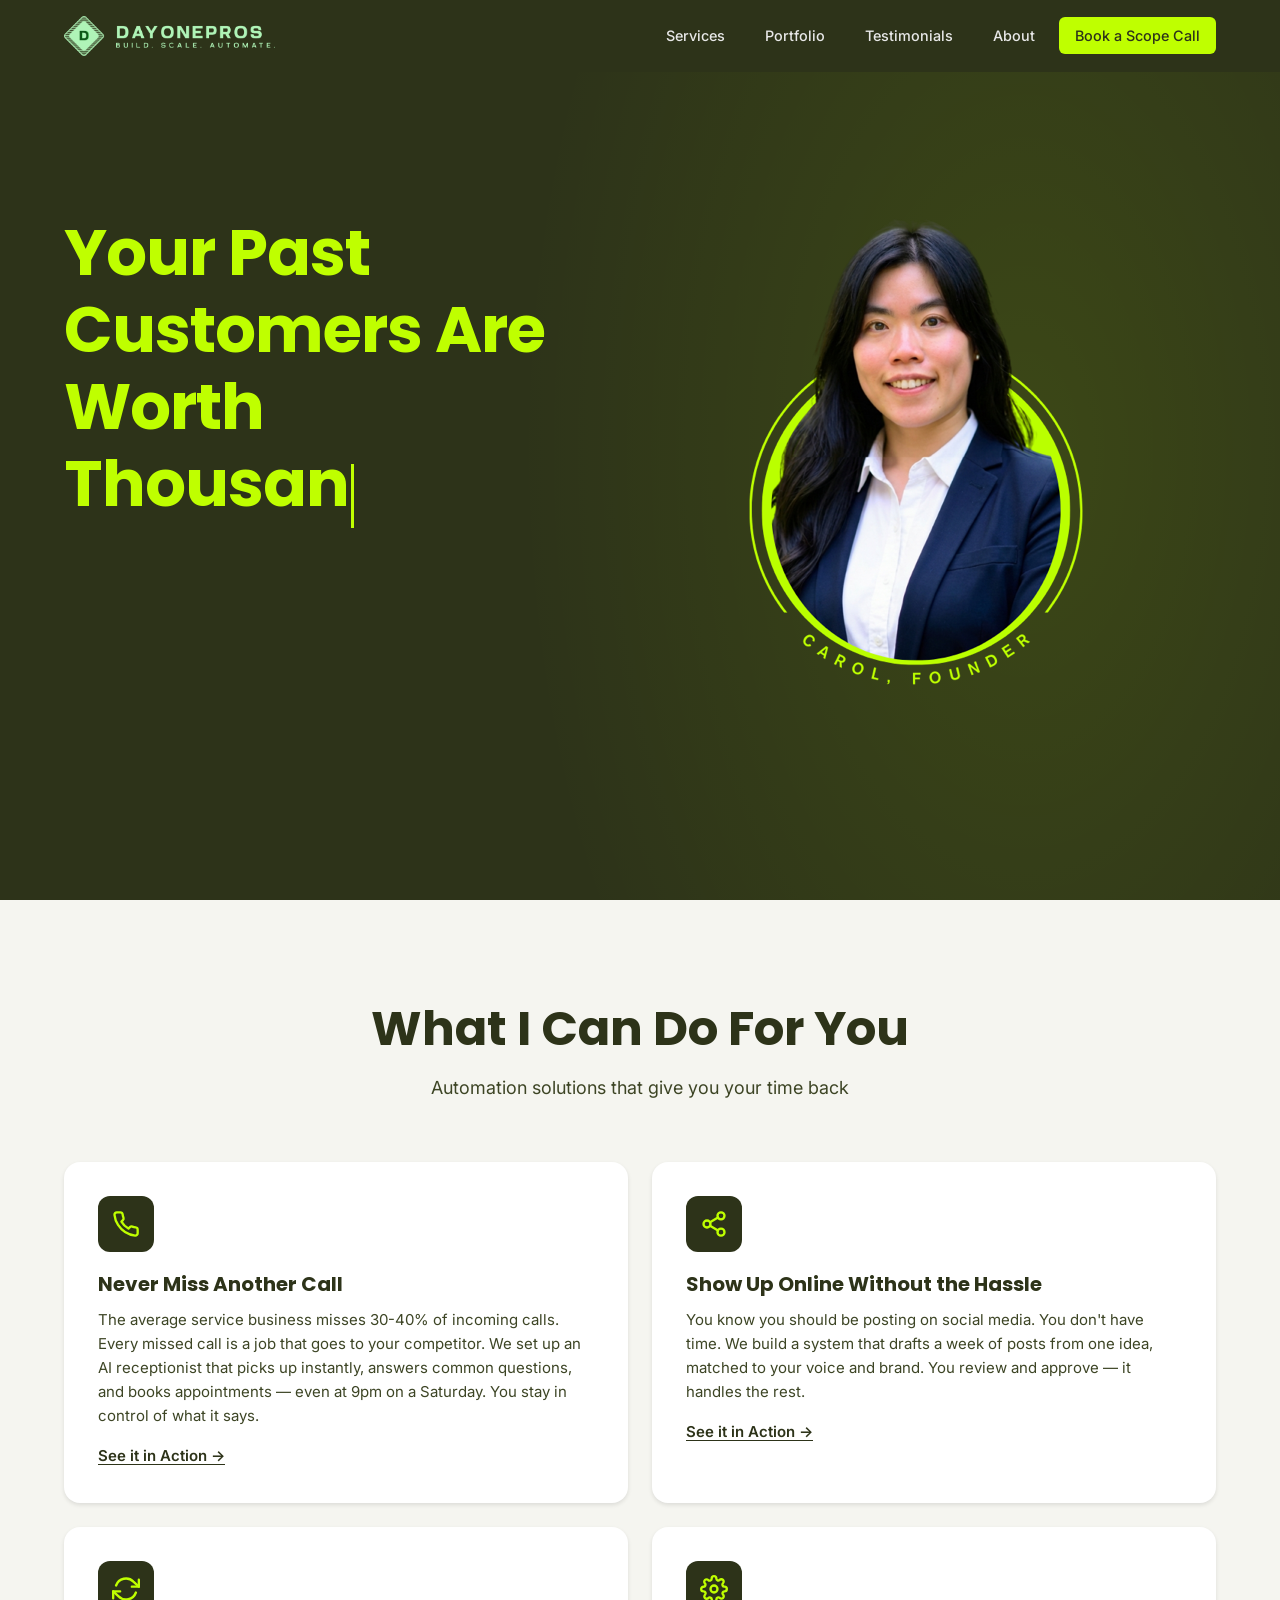
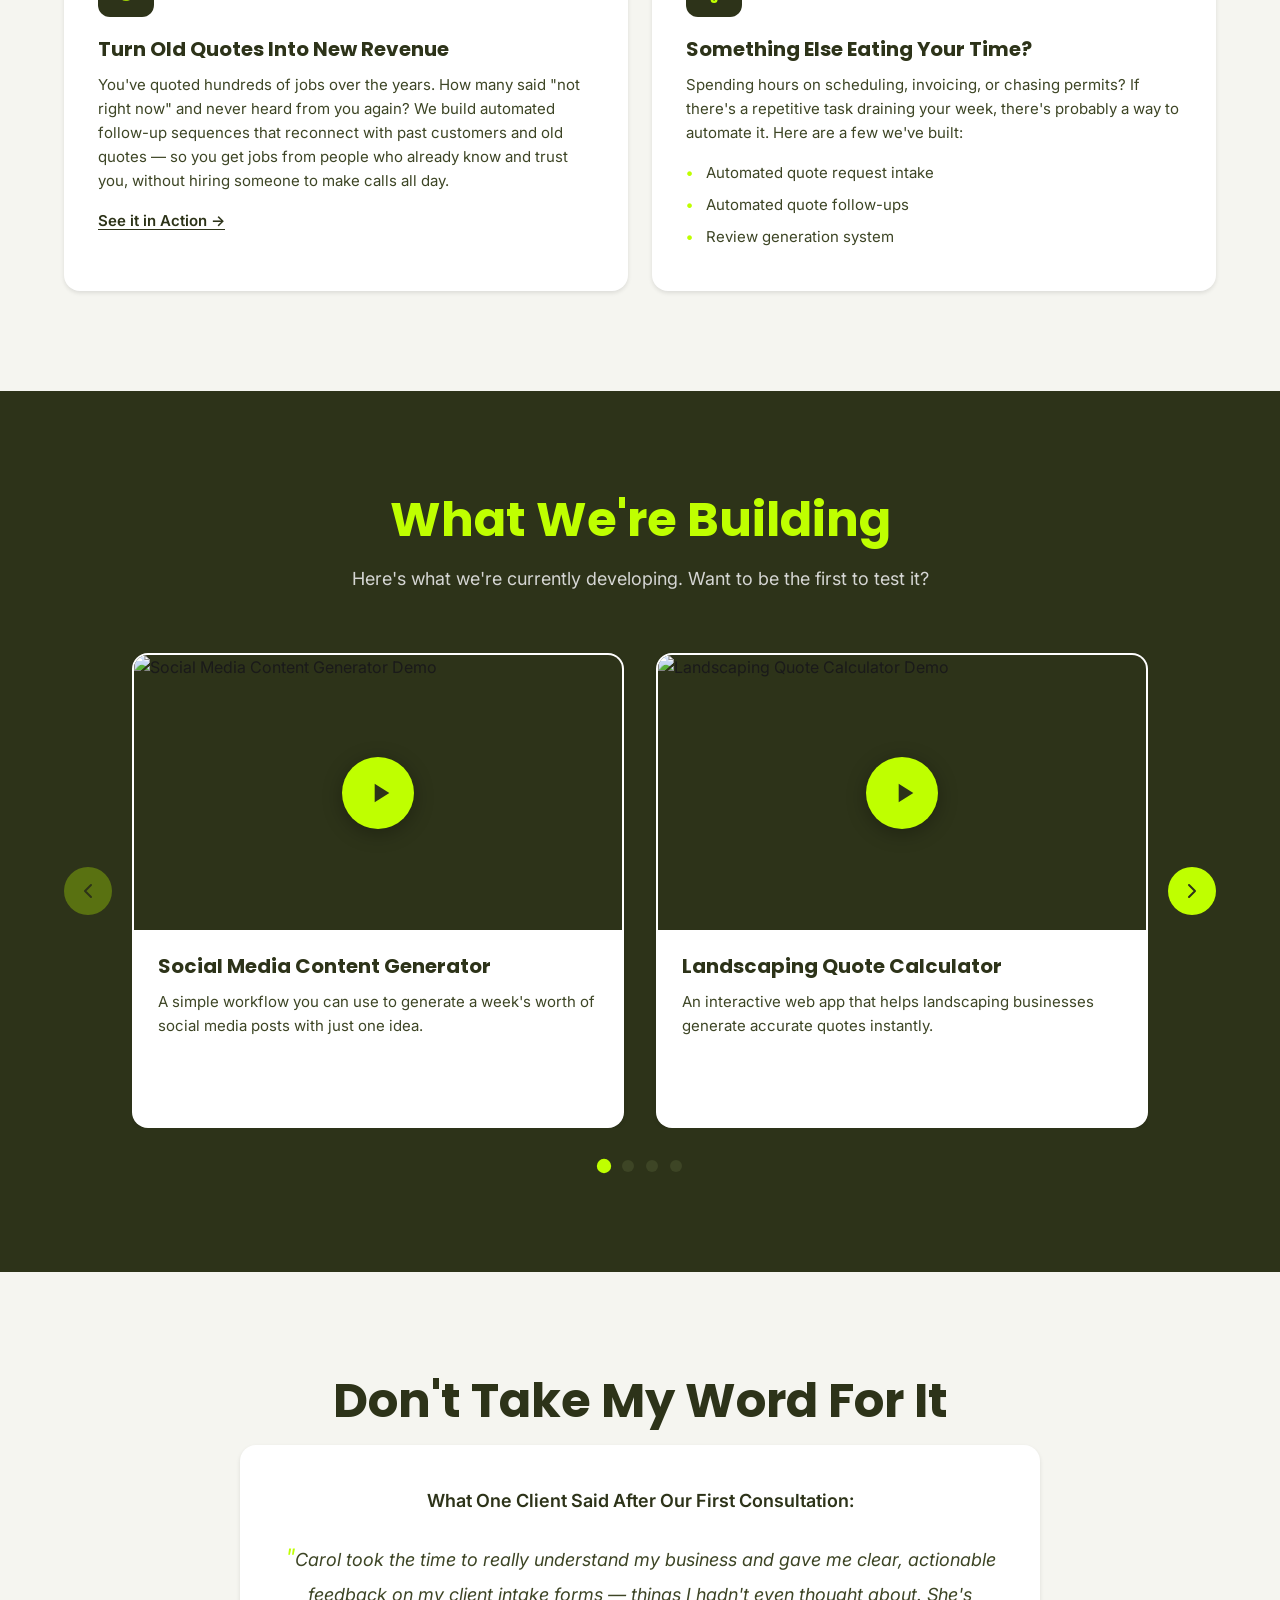
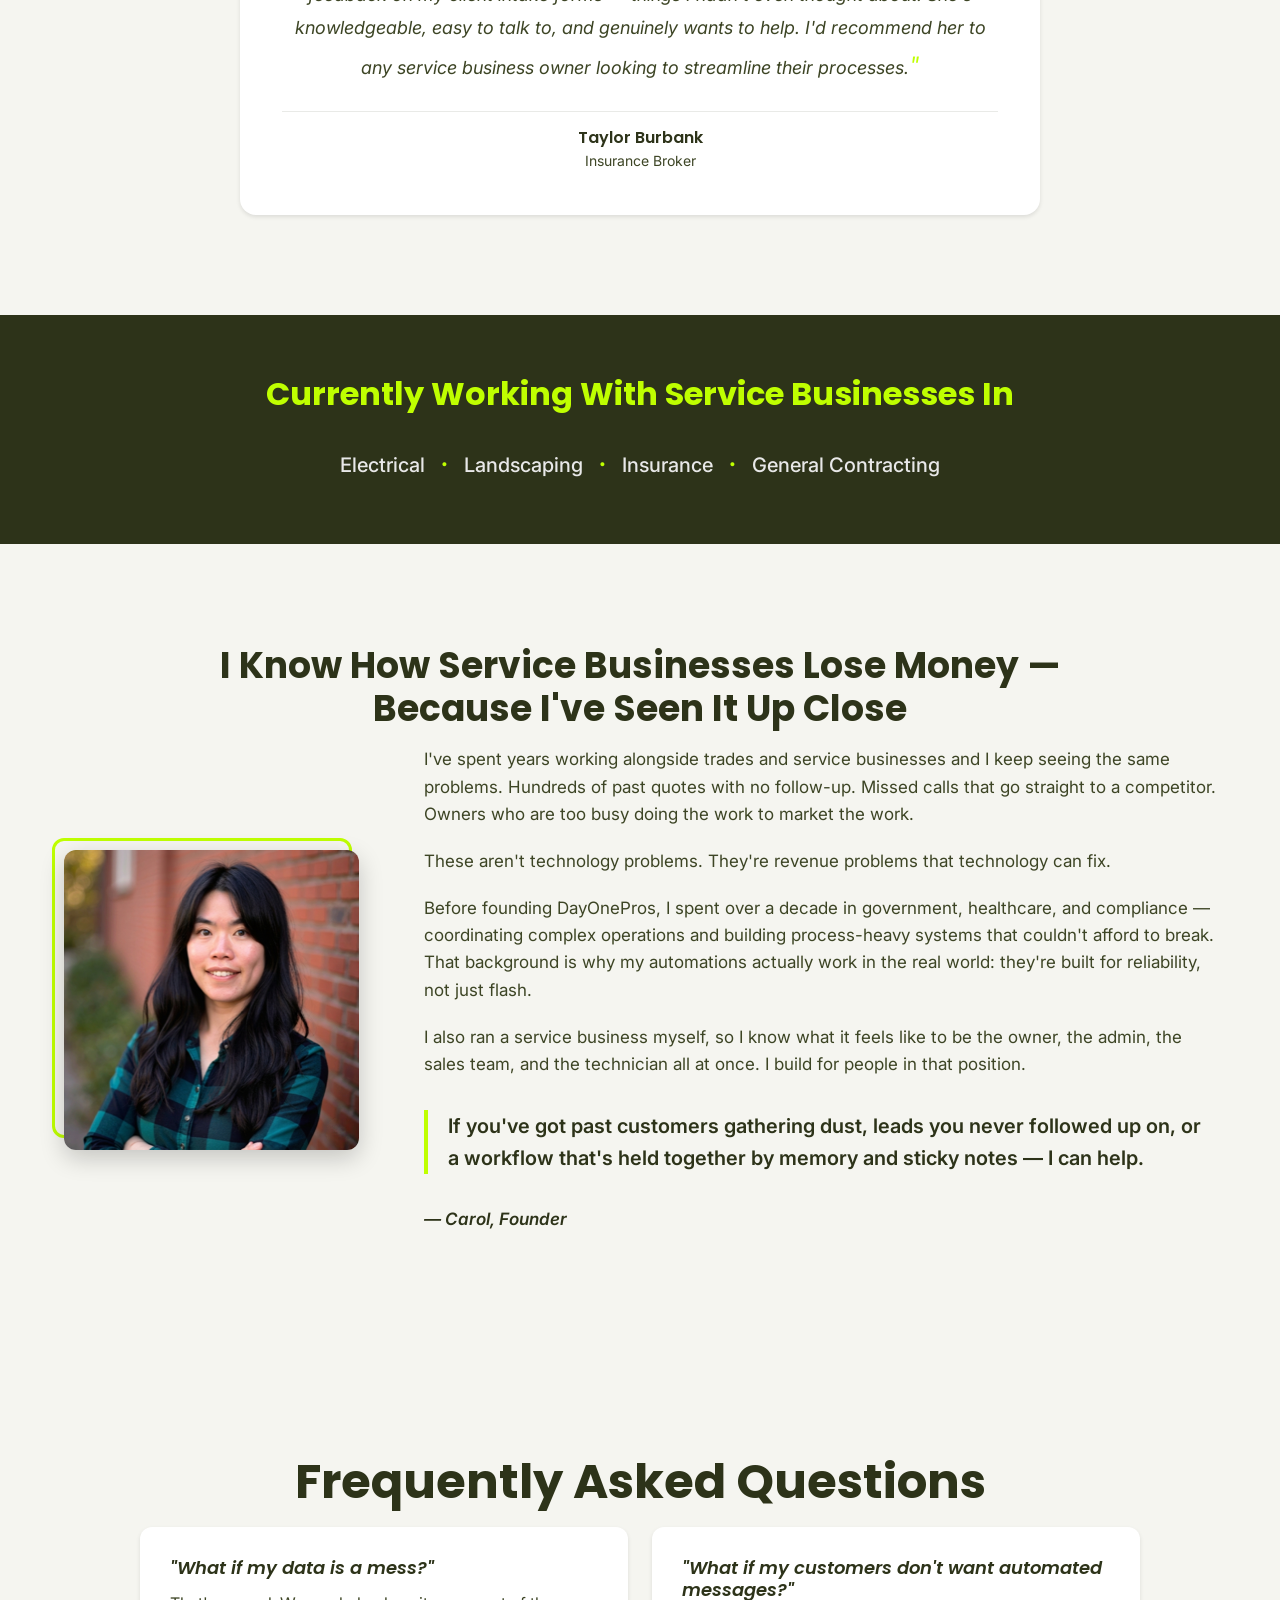
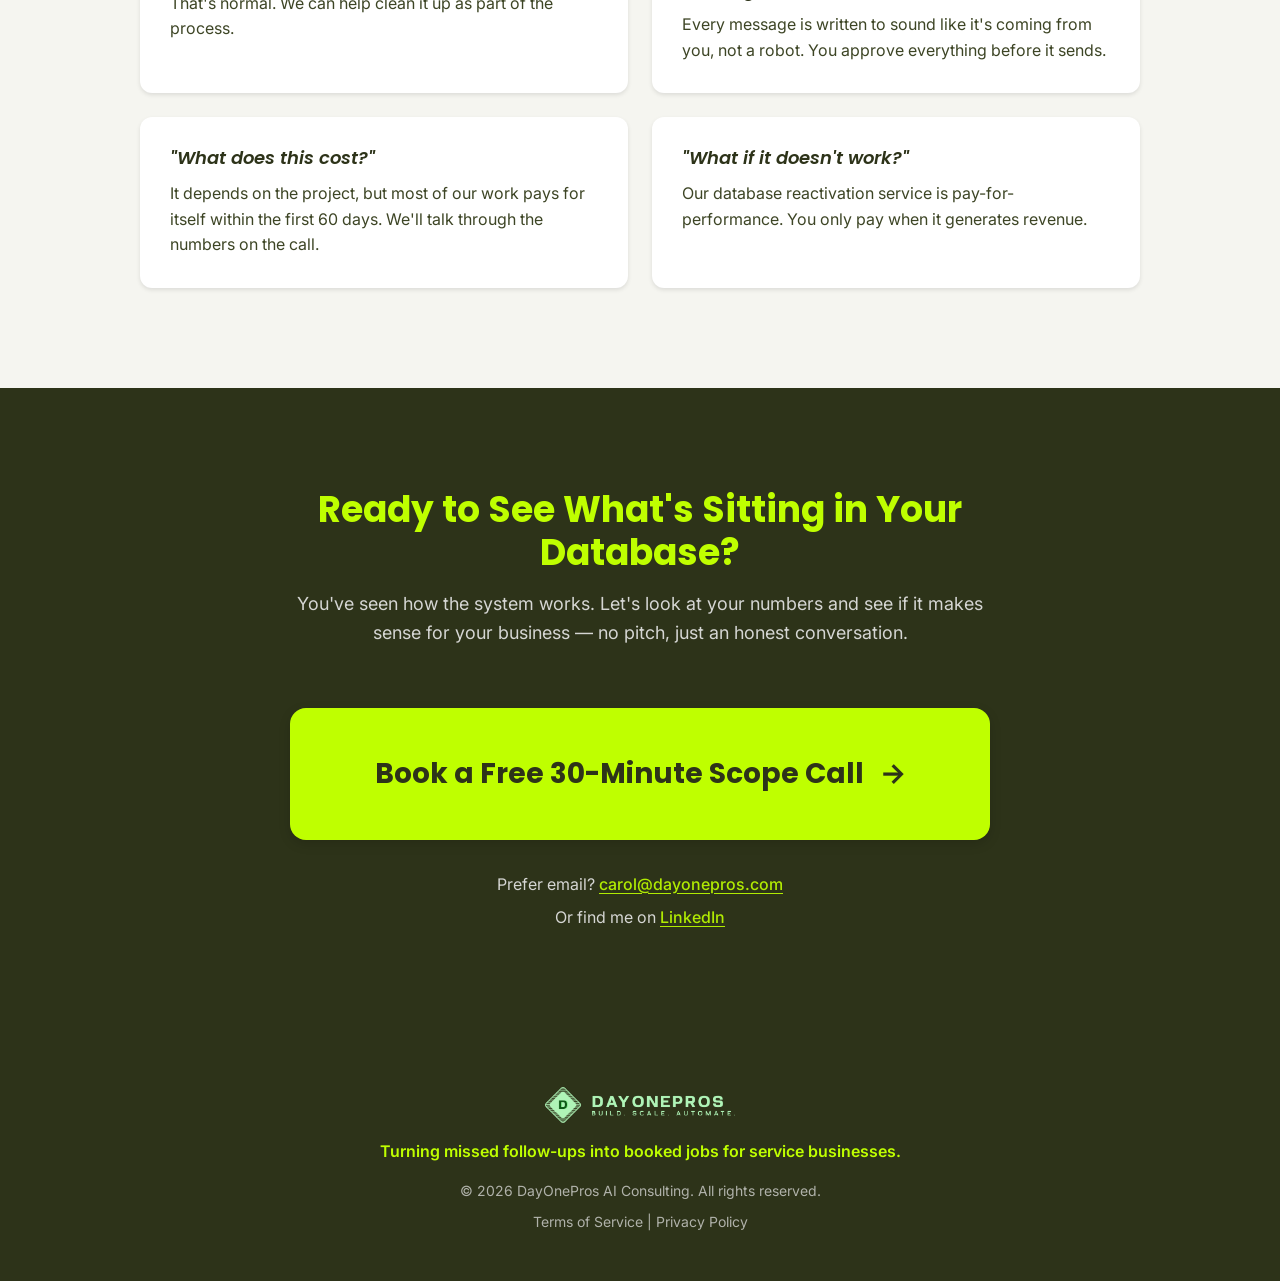
==== commit aa80f926: "update page colors" ====
--- a/index.html
+++ b/index.html
@@ -300,7 +300,7 @@
                     <img src="images/FullLogo_Transparent_NoBuffer.png" alt="DayOnePros Logo" loading="lazy">
                 </div>
                 <p class="footer-tagline">Turning missed follow-ups into booked jobs for service businesses.</p>
-                <p class="footer-copyright">&copy; 2026 DayOnePros. All rights reserved.</p>
+                <p class="footer-copyright">&copy; 2026 DayOnePros AI Consulting. All rights reserved.</p>
                 <p class="footer-links"><a href="/terms-of-service" target="_blank" rel="noopener noreferrer">Terms of Service</a> | <a href="/privacy-policy" target="_blank" rel="noopener noreferrer">Privacy Policy</a></p>
             </div>
         </div>
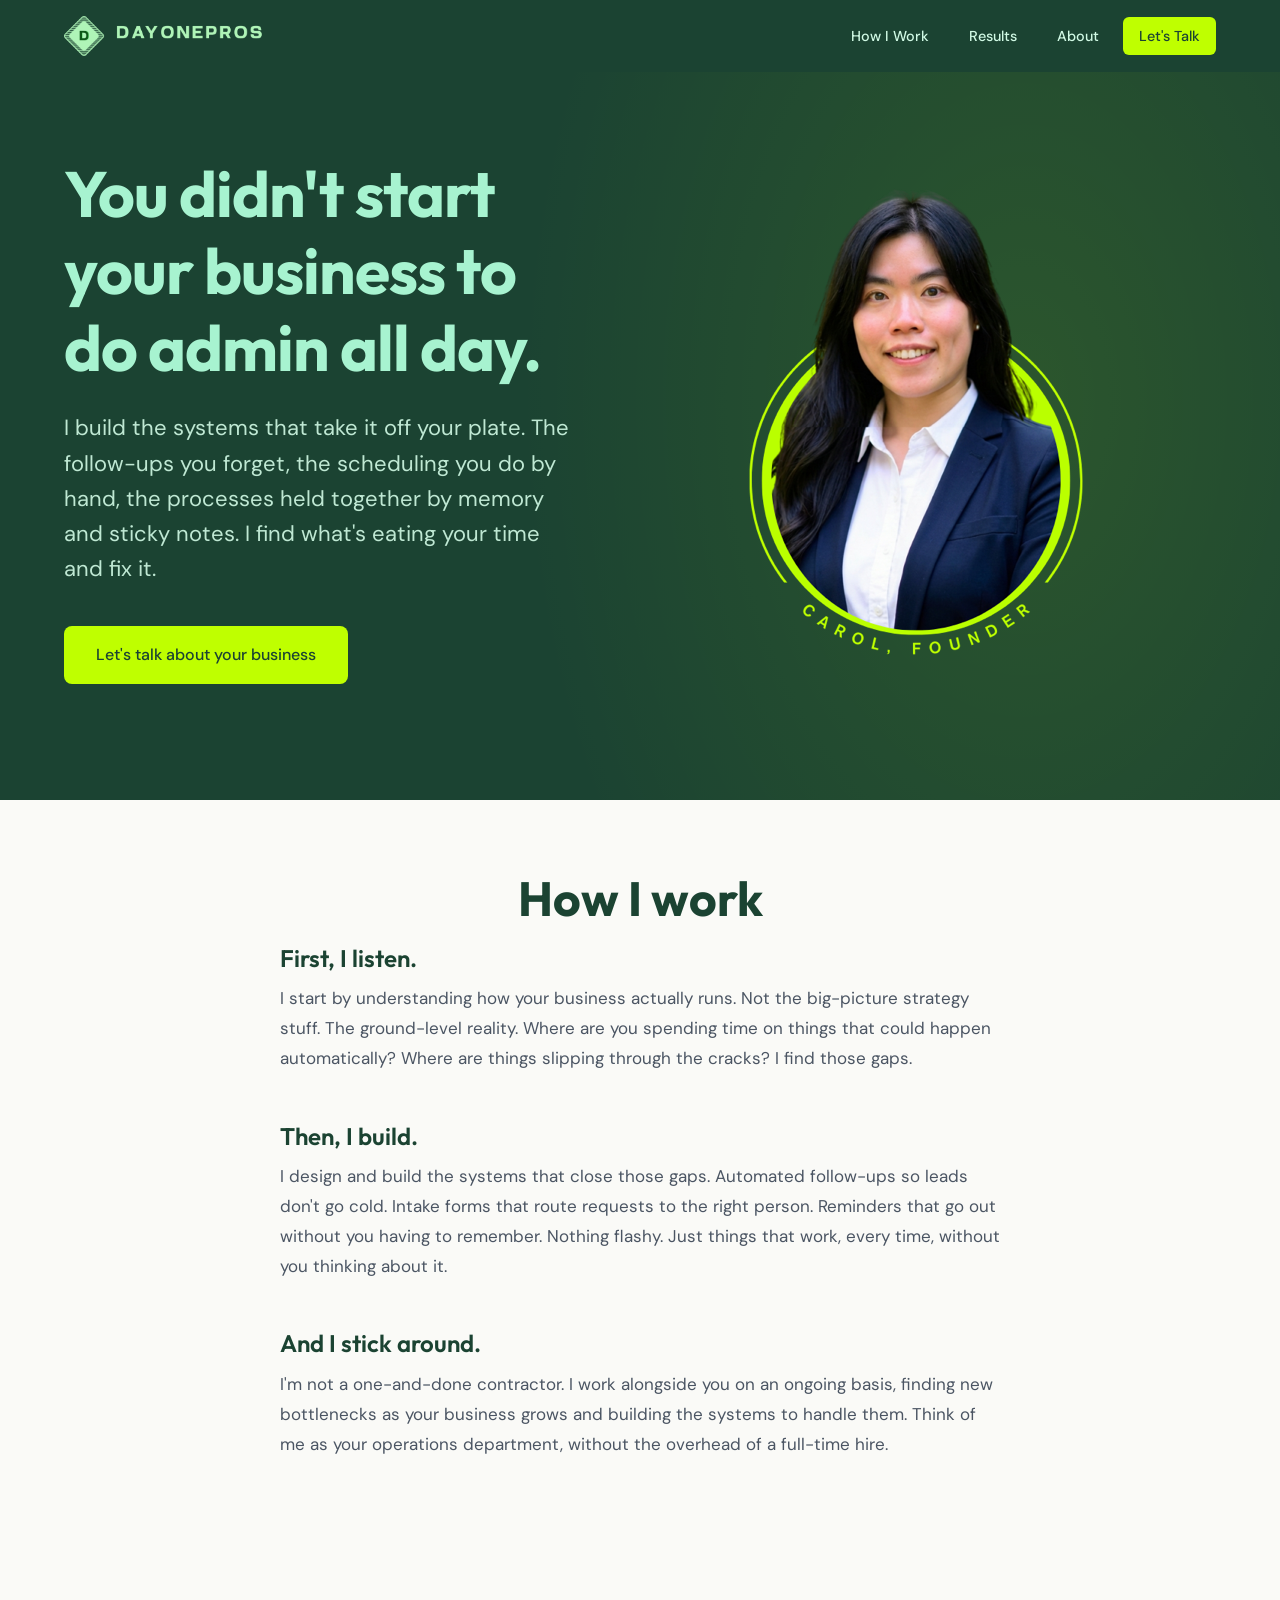
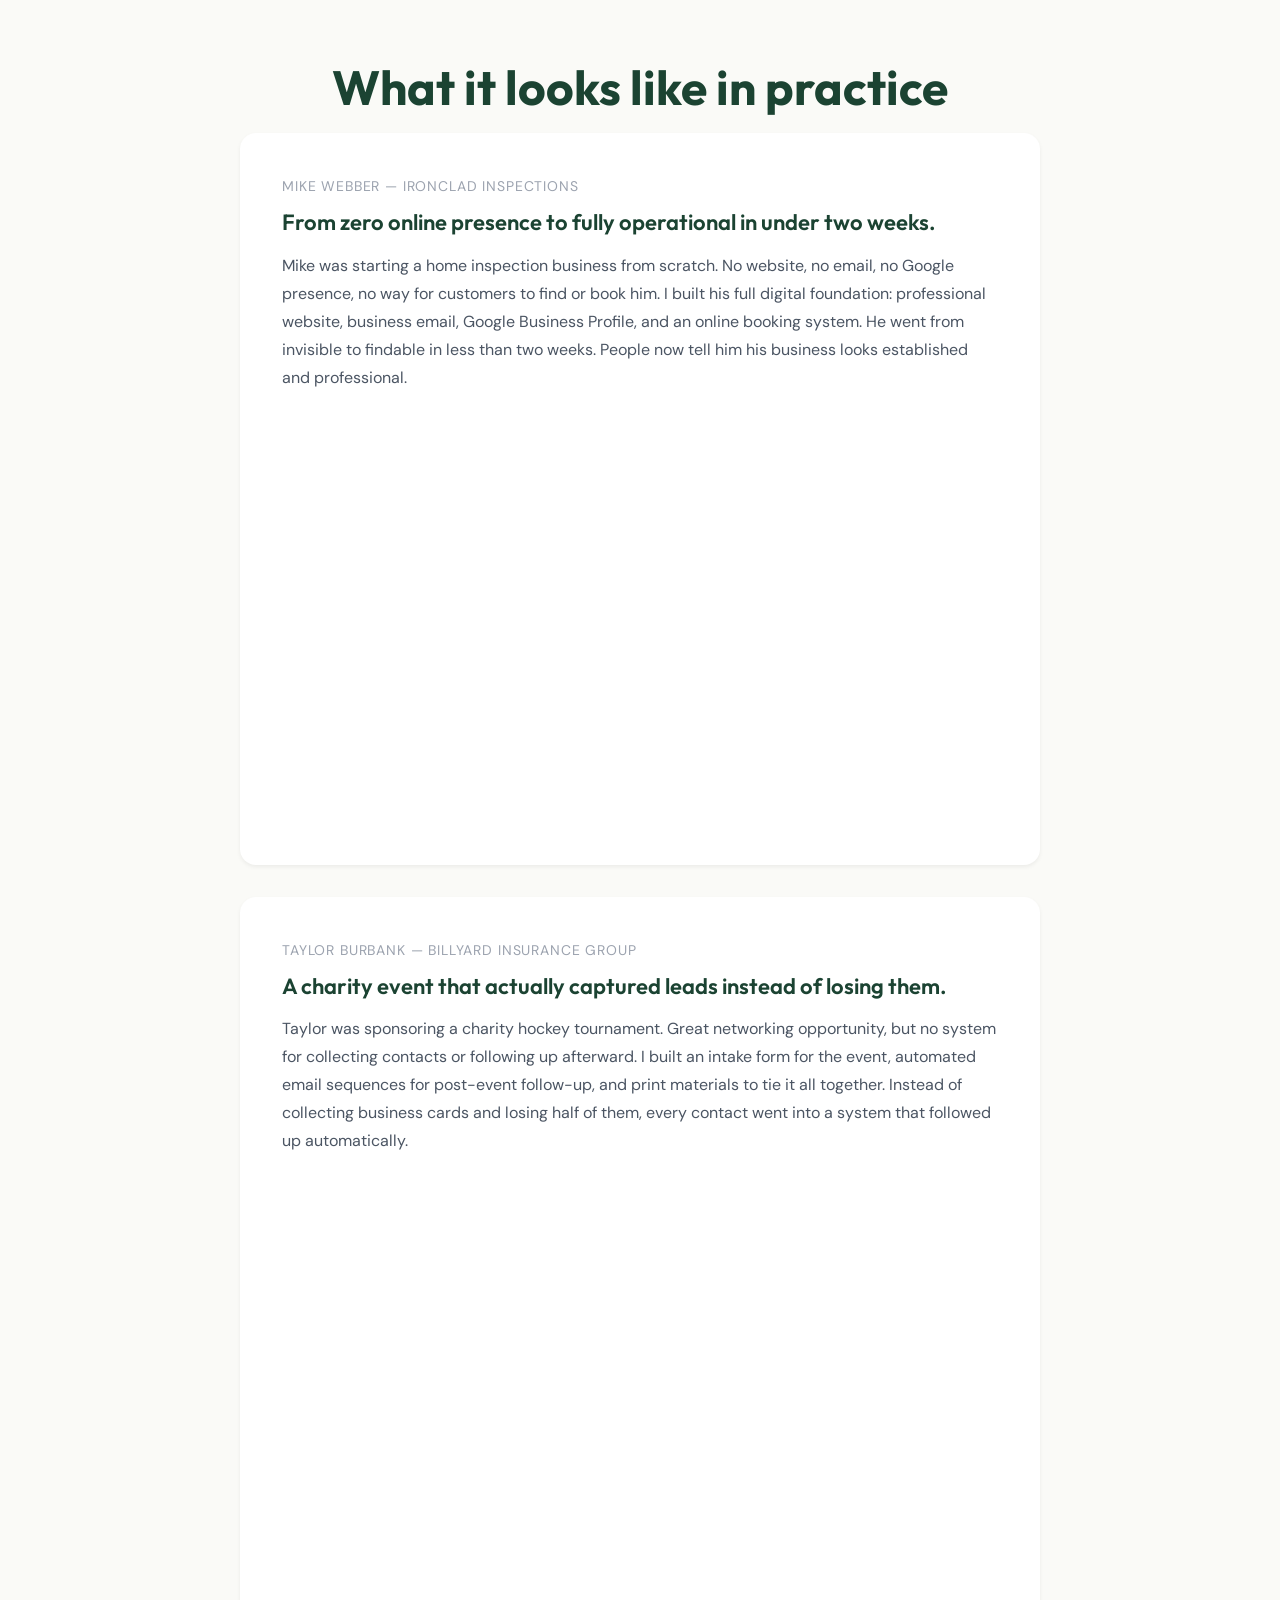
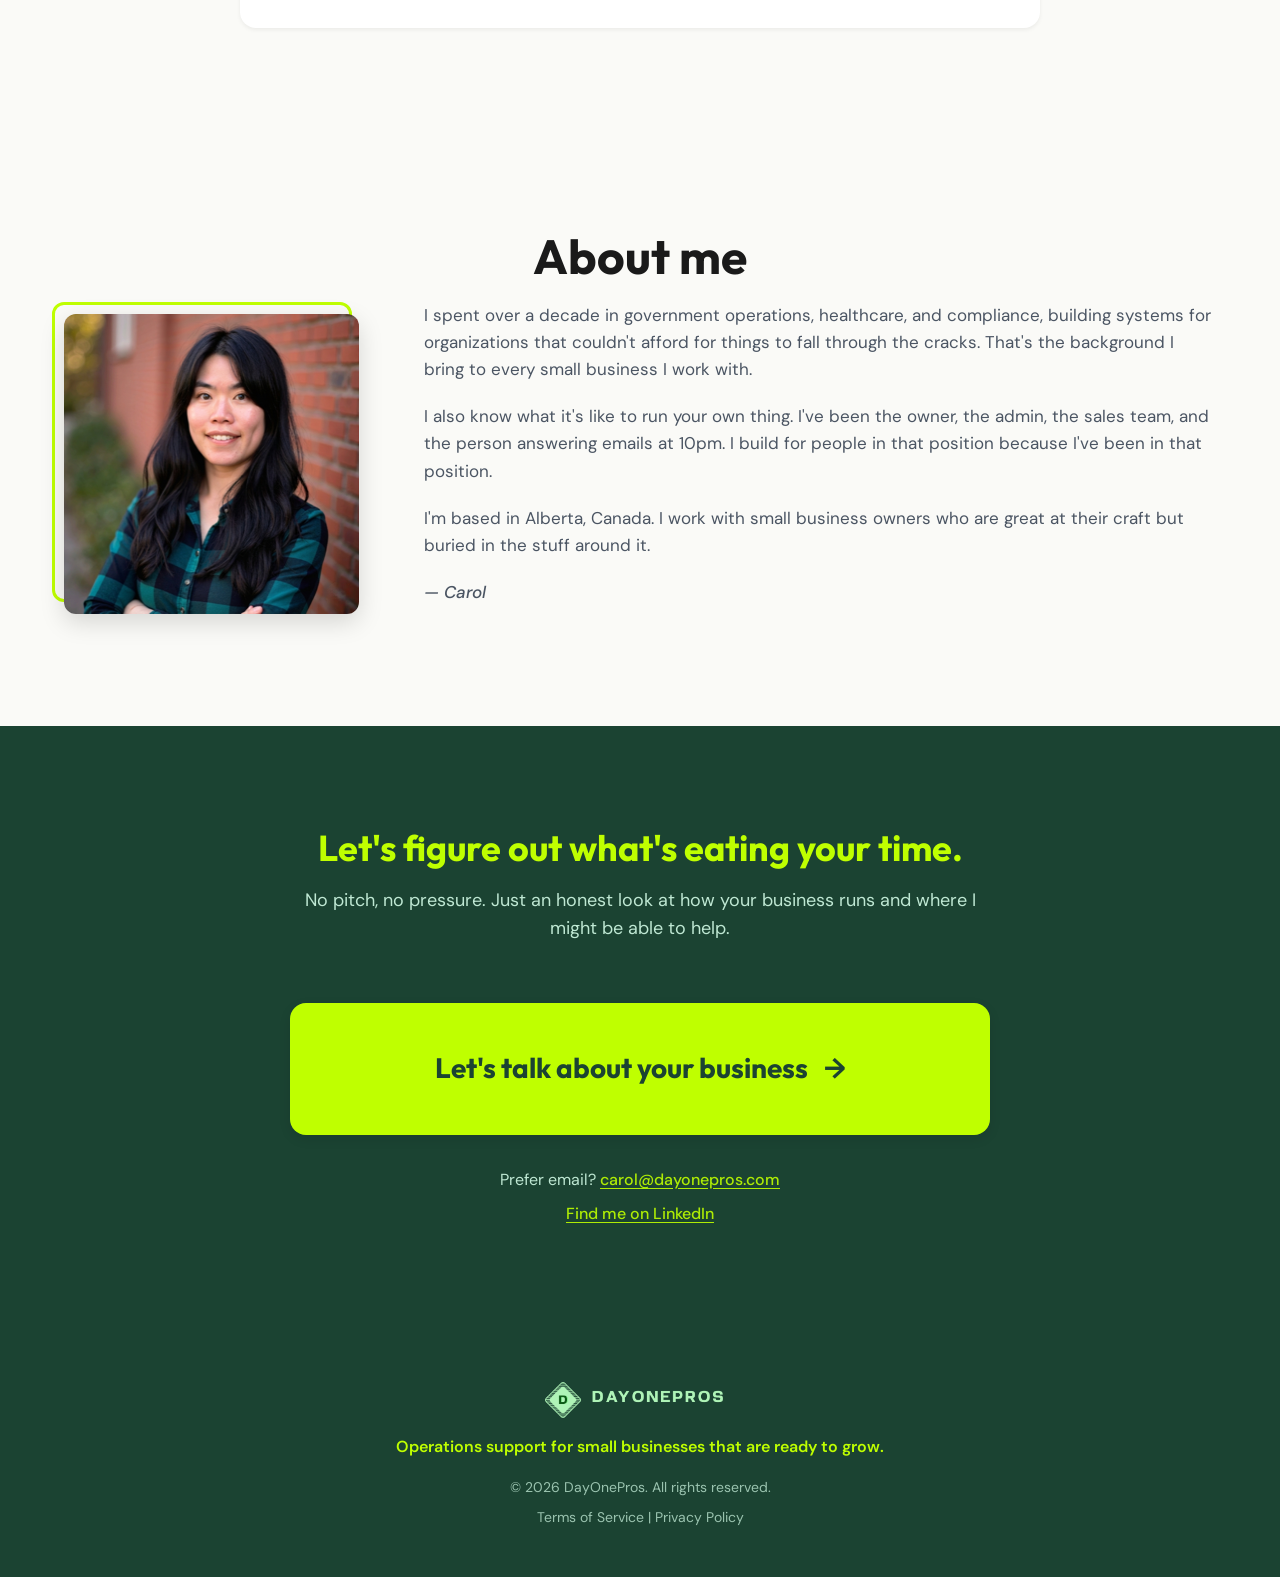
==== commit dfac7eb3: "website overhaul in design and copy" ====
--- a/index.html
+++ b/index.html
@@ -7,7 +7,7 @@
     <meta name="description" content="AI automation consulting for service-based businesses. DayOnePros helps cleaners, landscapers, contractors, and property managers automate their operations.">
     <link rel="preconnect" href="https://fonts.googleapis.com">
     <link rel="preconnect" href="https://fonts.gstatic.com" crossorigin>
-    <link href="https://fonts.googleapis.com/css2?family=Inter:wght@400;500;600;700&family=Poppins:wght@600;700&display=swap" rel="stylesheet">
+    <link href="https://fonts.googleapis.com/css2?family=Outfit:wght@400;500;600;700&family=DM+Sans:wght@400;500;700&display=swap" rel="stylesheet">
     <link rel="stylesheet" href="styles.css">
     <link rel="icon" type="image/png" href="images/IconOnly_Transparent_NoBuffer.png">
     <link rel="preload" as="image" href="images/CL-headshot6-600.png" media="(min-width: 481px)">
@@ -26,11 +26,10 @@
                 <span></span>
             </button>
             <ul class="nav-menu" id="nav-menu">
-                <li><a href="#services" class="nav-link">Services</a></li>
-                <li><a href="#portfolio" class="nav-link">Portfolio</a></li>
-                <li><a href="#testimonials" class="nav-link">Testimonials</a></li>
+                <li><a href="#how-i-work" class="nav-link">How I Work</a></li>
+                <li><a href="#results" class="nav-link">Results</a></li>
                 <li><a href="#about" class="nav-link">About</a></li>
-                <li><a href="https://dayonepros.com/scope-call" target="_blank" rel="noopener noreferrer" class="nav-link nav-cta">Book a Scope Call</a></li>
+                <li><a href="https://dayonepros.com/scope-call" target="_blank" rel="noopener noreferrer" class="nav-link nav-cta">Let's Talk</a></li>
             </ul>
         </div>
     </nav>
@@ -39,9 +38,9 @@
     <section class="hero" id="hero">
         <div class="hero-container">
             <div class="hero-content">
-                <h1 class="hero-title" id="hero-title"></h1>
-                <p class="hero-subtitle" id="hero-subtitle"></p>
-                <a href="#contact" class="btn btn-primary hero-cta">See If It's a Fit</a>
+                <h1 class="hero-title">You didn't start your business to do admin all day.</h1>
+                <p class="hero-subtitle">I build the systems that take it off your plate. The follow-ups you forget, the scheduling you do by hand, the processes held together by memory and sticky notes. I find what's eating your time and fix it.</p>
+                <a href="#contact" class="btn btn-primary hero-cta">Let's talk about your business</a>
             </div>
             <div class="hero-image">
                 <img src="images/CL-headshot6.png"
@@ -58,166 +57,51 @@
         </div>
     </section>
 
-    <!-- Services Section -->
-    <section class="section services" id="services">
+    <!-- How I Work Section -->
+    <section class="section how-i-work" id="how-i-work">
         <div class="container">
-            <h2 class="section-title">What I Can Do For You</h2>
-            <p class="section-subtitle">Automation solutions that give you your time back</p>
-            <div class="services-grid">
-                <div class="service-card">
-                    <div class="service-icon">
-                        <svg xmlns="http://www.w3.org/2000/svg" viewBox="0 0 24 24" fill="none" stroke="currentColor" stroke-width="2" stroke-linecap="round" stroke-linejoin="round"><path d="M22 16.92v3a2 2 0 0 1-2.18 2 19.79 19.79 0 0 1-8.63-3.07 19.5 19.5 0 0 1-6-6 19.79 19.79 0 0 1-3.07-8.67A2 2 0 0 1 4.11 2h3a2 2 0 0 1 2 1.72 12.84 12.84 0 0 0 .7 2.81 2 2 0 0 1-.45 2.11L8.09 9.91a16 16 0 0 0 6 6l1.27-1.27a2 2 0 0 1 2.11-.45 12.84 12.84 0 0 0 2.81.7A2 2 0 0 1 22 16.92z"/></svg>
-                    </div>
-                    <h3>Never Miss Another Call</h3>
-                    <p>The average service business misses 30-40% of incoming calls. Every missed call is a job that goes to your competitor. We set up an AI receptionist that picks up instantly, answers common questions, and books appointments — even at 9pm on a Saturday. You stay in control of what it says.</p>
-                    <a href="https://youtu.be/vk046cegJxk?si=S4vluOADPdTcjPHO" target="_blank" rel="noopener noreferrer" class="service-link">See it in Action →</a>
+            <h2 class="section-title">How I work</h2>
+            <div class="how-i-work-blocks">
+                <div class="how-i-work-block">
+                    <h3 class="hiw-subheading">First, I listen.</h3>
+                    <p class="hiw-text">I start by understanding how your business actually runs. Not the big-picture strategy stuff. The ground-level reality. Where are you spending time on things that could happen automatically? Where are things slipping through the cracks? I find those gaps.</p>
                 </div>
-                <div class="service-card">
-                    <div class="service-icon">
-                        <svg xmlns="http://www.w3.org/2000/svg" viewBox="0 0 24 24" fill="none" stroke="currentColor" stroke-width="2" stroke-linecap="round" stroke-linejoin="round"><circle cx="18" cy="5" r="3"/><circle cx="6" cy="12" r="3"/><circle cx="18" cy="19" r="3"/><line x1="8.59" y1="13.51" x2="15.42" y2="17.49"/><line x1="15.41" y1="6.51" x2="8.59" y2="10.49"/></svg>
-                    </div>
-                    <h3>Show Up Online Without the Hassle</h3>
-                    <p>You know you should be posting on social media. You don't have time. We build a system that drafts a week of posts from one idea, matched to your voice and brand. You review and approve — it handles the rest.</p>
-                    <a href="https://youtu.be/FSHVd4Czk_E?si=KLwB-NNQ3MHMT4m0" target="_blank" rel="noopener noreferrer" class="service-link">See it in Action →</a>
+                <div class="how-i-work-block">
+                    <h3 class="hiw-subheading">Then, I build.</h3>
+                    <p class="hiw-text">I design and build the systems that close those gaps. Automated follow-ups so leads don't go cold. Intake forms that route requests to the right person. Reminders that go out without you having to remember. Nothing flashy. Just things that work, every time, without you thinking about it.</p>
                 </div>
-                <div class="service-card">
-                    <div class="service-icon">
-                        <svg xmlns="http://www.w3.org/2000/svg" viewBox="0 0 24 24" fill="none" stroke="currentColor" stroke-width="2" stroke-linecap="round" stroke-linejoin="round"><polyline points="23 4 23 10 17 10"/><polyline points="1 20 1 14 7 14"/><path d="M3.51 9a9 9 0 0 1 14.85-3.36L23 10M1 14l4.64 4.36A9 9 0 0 0 20.49 15"/></svg>
-                    </div>
-                    <h3>Turn Old Quotes Into New Revenue</h3>
-                    <p>You've quoted hundreds of jobs over the years. How many said "not right now" and never heard from you again? We build automated follow-up sequences that reconnect with past customers and old quotes — so you get jobs from people who already know and trust you, without hiring someone to make calls all day.</p>
-                    <a href="https://youtu.be/gtGbyU9ekm4?si=xm-iq87PUoUkF4yV" target="_blank" rel="noopener noreferrer" class="service-link">See it in Action →</a>
-                </div>
-                <div class="service-card">
-                    <div class="service-icon">
-                        <svg xmlns="http://www.w3.org/2000/svg" viewBox="0 0 24 24" fill="none" stroke="currentColor" stroke-width="2" stroke-linecap="round" stroke-linejoin="round"><circle cx="12" cy="12" r="3"/><path d="M19.4 15a1.65 1.65 0 0 0 .33 1.82l.06.06a2 2 0 0 1 0 2.83 2 2 0 0 1-2.83 0l-.06-.06a1.65 1.65 0 0 0-1.82-.33 1.65 1.65 0 0 0-1 1.51V21a2 2 0 0 1-2 2 2 2 0 0 1-2-2v-.09A1.65 1.65 0 0 0 9 19.4a1.65 1.65 0 0 0-1.82.33l-.06.06a2 2 0 0 1-2.83 0 2 2 0 0 1 0-2.83l.06-.06a1.65 1.65 0 0 0 .33-1.82 1.65 1.65 0 0 0-1.51-1H3a2 2 0 0 1-2-2 2 2 0 0 1 2-2h.09A1.65 1.65 0 0 0 4.6 9a1.65 1.65 0 0 0-.33-1.82l-.06-.06a2 2 0 0 1 0-2.83 2 2 0 0 1 2.83 0l.06.06a1.65 1.65 0 0 0 1.82.33H9a1.65 1.65 0 0 0 1-1.51V3a2 2 0 0 1 2-2 2 2 0 0 1 2 2v.09a1.65 1.65 0 0 0 1 1.51 1.65 1.65 0 0 0 1.82-.33l.06-.06a2 2 0 0 1 2.83 0 2 2 0 0 1 0 2.83l-.06.06a1.65 1.65 0 0 0-.33 1.82V9a1.65 1.65 0 0 0 1.51 1H21a2 2 0 0 1 2 2 2 2 0 0 1-2 2h-.09a1.65 1.65 0 0 0-1.51 1z"/></svg>
-                    </div>
-                    <h3>Something Else Eating Your Time?</h3>
-                    <p>Spending hours on scheduling, invoicing, or chasing permits? If there's a repetitive task draining your week, there's probably a way to automate it. Here are a few we've built:</p>
-                    <ul class="service-list">
-                        <li>Automated quote request intake</li>
-                        <li>Automated quote follow-ups</li>
-                        <li>Review generation system</li>
-                    </ul>
+                <div class="how-i-work-block">
+                    <h3 class="hiw-subheading">And I stick around.</h3>
+                    <p class="hiw-text">I'm not a one-and-done contractor. I work alongside you on an ongoing basis, finding new bottlenecks as your business grows and building the systems to handle them. Think of me as your operations department, without the overhead of a full-time hire.</p>
                 </div>
             </div>
         </div>
     </section>
 
-    <!-- Portfolio Section -->
-    <section class="section portfolio" id="portfolio">
+    <!-- Results Section -->
+    <section class="section results" id="results">
         <div class="container">
-            <h2 class="section-title">What We're Building</h2>
-            <p class="section-subtitle">Here's what we're currently developing. Want to be the first to test it?</p>
-            <div class="portfolio-carousel">
-                <button class="carousel-btn carousel-btn-prev" id="portfolio-prev" aria-label="Previous project">
-                    <svg xmlns="http://www.w3.org/2000/svg" viewBox="0 0 24 24" fill="none" stroke="currentColor" stroke-width="2" stroke-linecap="round" stroke-linejoin="round"><polyline points="15 18 9 12 15 6"/></svg>
-                </button>
-                <div class="carousel-track-container">
-                    <div class="carousel-track" id="portfolio-track">
-                        <div class="portfolio-card">
-                            <a href="https://www.youtube.com/watch?v=FSHVd4Czk_E" target="_blank" rel="noopener noreferrer" class="portfolio-thumbnail">
-                                <img src="https://img.youtube.com/vi/FSHVd4Czk_E/maxresdefault.jpg" alt="Social Media Content Generator Demo" loading="lazy">
-                                <div class="play-button">
-                                    <svg xmlns="http://www.w3.org/2000/svg" viewBox="0 0 24 24" fill="currentColor"><path d="M8 5v14l11-7z"/></svg>
-                                </div>
-                            </a>
-                            <div class="portfolio-content">
-                                <h3>Social Media Content Generator</h3>
-                                <p>A simple workflow you can use to generate a week's worth of social media posts with just one idea.</p>
-                            </div>
-                        </div>
-                        <div class="portfolio-card">
-                            <a href="https://youtu.be/GULSYQsca2A" target="_blank" rel="noopener noreferrer" class="portfolio-thumbnail">
-                                <img src="https://img.youtube.com/vi/GULSYQsca2A/maxresdefault.jpg" alt="Landscaping Quote Calculator Demo" loading="lazy">
-                                <div class="play-button">
-                                    <svg xmlns="http://www.w3.org/2000/svg" viewBox="0 0 24 24" fill="currentColor"><path d="M8 5v14l11-7z"/></svg>
-                                </div>
-                            </a>
-                            <div class="portfolio-content">
-                                <h3>Landscaping Quote Calculator</h3>
-                                <p>An interactive web app that helps landscaping businesses generate accurate quotes instantly.</p>
-                            </div>
-                        </div>
-                        <div class="portfolio-card">
-                            <a href="https://youtu.be/p-j8v1FFMEk" target="_blank" rel="noopener noreferrer" class="portfolio-thumbnail">
-                                <img src="https://img.youtube.com/vi/p-j8v1FFMEk/maxresdefault.jpg" alt="Discovery Call Agent Demo" loading="lazy">
-                                <div class="play-button">
-                                    <svg xmlns="http://www.w3.org/2000/svg" viewBox="0 0 24 24" fill="currentColor"><path d="M8 5v14l11-7z"/></svg>
-                                </div>
-                            </a>
-                            <div class="portfolio-content">
-                                <h3>Discovery Call Agent</h3>
-                                <p>An AI-powered voice agent that conducts initial discovery calls with potential clients. Qualifies leads, gathers requirements, and schedules follow-ups — all automatically.</p>
-                            </div>
-                        </div>
-                        <div class="portfolio-card">
-                            <a href="https://youtu.be/gtGbyU9ekm4?si=qOCRgx0xu0Lm-OZI" target="_blank" rel="noopener noreferrer" class="portfolio-thumbnail">
-                                <img src="https://img.youtube.com/vi/gtGbyU9ekm4/maxresdefault.jpg" alt="Revenue Revival Engine Demo" loading="lazy">
-                                <div class="play-button">
-                                    <svg xmlns="http://www.w3.org/2000/svg" viewBox="0 0 24 24" fill="currentColor"><path d="M8 5v14l11-7z"/></svg>
-                                </div>
-                            </a>
-                            <div class="portfolio-content">
-                                <h3>Revenue Revival Engine</h3>
-                                <p>Win back old leads and past customers through targeted automated outreach, turning your forgotten database into fresh revenue.</p>
-                            </div>
-                        </div>
-                        <div class="portfolio-card">
-                            <a href="https://youtu.be/GSNfdZAZvNY?si=EpPGaH6vU53rySL2" target="_blank" rel="noopener noreferrer" class="portfolio-thumbnail">
-                                <img src="https://img.youtube.com/vi/GSNfdZAZvNY/maxresdefault.jpg" alt="Personal Trainer Assistant Demo" loading="lazy">
-                                <div class="play-button">
-                                    <svg xmlns="http://www.w3.org/2000/svg" viewBox="0 0 24 24" fill="currentColor"><path d="M8 5v14l11-7z"/></svg>
-                                </div>
-                            </a>
-                            <div class="portfolio-content">
-                                <h3>Personal Trainer Assistant</h3>
-                                <p>An AI-powered workflow that automatically generates personalized weekly training programs from a single form submission, delivering branded Google Docs to clients and tracking everything in Airtable.</p>
-                            </div>
-                        </div>
+            <h2 class="section-title">What it looks like in practice</h2>
+            <div class="results-cards">
+
+                <div class="result-card">
+                    <p class="result-label">Mike Webber — Ironclad Inspections</p>
+                    <h3 class="result-subheading">From zero online presence to fully operational in under two weeks.</h3>
+                    <p class="result-text">Mike was starting a home inspection business from scratch. No website, no email, no Google presence, no way for customers to find or book him. I built his full digital foundation: professional website, business email, Google Business Profile, and an online booking system. He went from invisible to findable in less than two weeks. People now tell him his business looks established and professional.</p>
+                    <div class="video-wrapper">
+                        <iframe src="https://www.youtube.com/embed/5i7xwgLg-PA" title="Mike Webber — Ironclad Inspections case study" frameborder="0" allow="accelerometer; autoplay; clipboard-write; encrypted-media; gyroscope; picture-in-picture; web-share" allowfullscreen></iframe>
                     </div>
                 </div>
-                <button class="carousel-btn carousel-btn-next" id="portfolio-next" aria-label="Next project">
-                    <svg xmlns="http://www.w3.org/2000/svg" viewBox="0 0 24 24" fill="none" stroke="currentColor" stroke-width="2" stroke-linecap="round" stroke-linejoin="round"><polyline points="9 18 15 12 9 6"/></svg>
-                </button>
-            </div>
-            <div class="carousel-dots" id="portfolio-dots"></div>
-        </div>
-    </section>
 
-    <!-- Testimonials Section -->
-    <section class="section testimonials" id="testimonials">
-        <div class="container">
-            <h2 class="section-title">Don't Take My Word For It</h2>
-            <div class="testimonials-single">
-                <div class="testimonial-card testimonial-featured">
-                    <p class="testimonial-intro">What One Client Said After Our First Consultation:</p>
-                    <div class="testimonial-content">
-                        <p>Carol took the time to really understand my business and gave me clear, actionable feedback on my client intake forms — things I hadn't even thought about. She's knowledgeable, easy to talk to, and genuinely wants to help. I'd recommend her to any service business owner looking to streamline their processes.</p>
-                    </div>
-                    <div class="testimonial-author">
-                        <div class="author-info">
-                            <h4>Taylor Burbank</h4>
-                            <span>Insurance Broker</span>
-                        </div>
+                <div class="result-card">
+                    <p class="result-label">Taylor Burbank — Billyard Insurance Group</p>
+                    <h3 class="result-subheading">A charity event that actually captured leads instead of losing them.</h3>
+                    <p class="result-text">Taylor was sponsoring a charity hockey tournament. Great networking opportunity, but no system for collecting contacts or following up afterward. I built an intake form for the event, automated email sequences for post-event follow-up, and print materials to tie it all together. Instead of collecting business cards and losing half of them, every contact went into a system that followed up automatically.</p>
+                    <div class="video-wrapper">
+                        <iframe src="https://www.youtube.com/embed/hhGqetKGklw" title="Taylor Burbank — Billyard Insurance Group case study" frameborder="0" allow="accelerometer; autoplay; clipboard-write; encrypted-media; gyroscope; picture-in-picture; web-share" allowfullscreen></iframe>
                     </div>
                 </div>
-            </div>
-        </div>
-    </section>
 
-    <!-- Industries Section -->
-    <section class="section industries" id="industries">
-        <div class="container">
-            <h2 class="section-title">Currently Working With Service Businesses In</h2>
-            <div class="industries-list">
-                <span class="industry-tag">Electrical</span>
-                <span class="industry-separator">·</span>
-                <span class="industry-tag">Landscaping</span>
-                <span class="industry-separator">·</span>
-                <span class="industry-tag">Insurance</span>
-                <span class="industry-separator">·</span>
-                <span class="industry-tag">General Contracting</span>
             </div>
         </div>
     </section>
@@ -225,7 +109,7 @@
     <!-- About Section -->
     <section class="section about" id="about">
         <div class="container">
-            <h2 class="section-title">I Know How Service Businesses Lose Money — Because I've Seen It Up Close</h2>
+            <h2 class="section-title">About me</h2>
             <div class="about-content">
                 <div class="about-image">
                     <img src="images/CL-headshot2-500.png"
@@ -238,37 +122,10 @@
                          loading="lazy">
                 </div>
                 <div class="about-text">
-                    <p>I've spent years working alongside trades and service businesses and I keep seeing the same problems. Hundreds of past quotes with no follow-up. Missed calls that go straight to a competitor. Owners who are too busy doing the work to market the work.</p>
-                    <p>These aren't technology problems. They're revenue problems that technology can fix.</p>
-                    <p>Before founding DayOnePros, I spent over a decade in government, healthcare, and compliance — coordinating complex operations and building process-heavy systems that couldn't afford to break. That background is why my automations actually work in the real world: they're built for reliability, not just flash.</p>
-                    <p>I also ran a service business myself, so I know what it feels like to be the owner, the admin, the sales team, and the technician all at once. I build for people in that position.</p>
-                    <p class="highlight">If you've got past customers gathering dust, leads you never followed up on, or a workflow that's held together by memory and sticky notes — I can help.</p>
-                    <p class="signature">— Carol, Founder</p>
-                </div>
-            </div>
-        </div>
-    </section>
-
-    <!-- FAQ Section -->
-    <section class="section faq" id="faq">
-        <div class="container">
-            <h2 class="section-title">Frequently Asked Questions</h2>
-            <div class="faq-grid">
-                <div class="faq-item">
-                    <h3 class="faq-question">"What if my data is a mess?"</h3>
-                    <p class="faq-answer">That's normal. We can help clean it up as part of the process.</p>
-                </div>
-                <div class="faq-item">
-                    <h3 class="faq-question">"What if my customers don't want automated messages?"</h3>
-                    <p class="faq-answer">Every message is written to sound like it's coming from you, not a robot. You approve everything before it sends.</p>
-                </div>
-                <div class="faq-item">
-                    <h3 class="faq-question">"What does this cost?"</h3>
-                    <p class="faq-answer">It depends on the project, but most of our work pays for itself within the first 60 days. We'll talk through the numbers on the call.</p>
-                </div>
-                <div class="faq-item">
-                    <h3 class="faq-question">"What if it doesn't work?"</h3>
-                    <p class="faq-answer">Our database reactivation service is pay-for-performance. You only pay when it generates revenue.</p>
+                    <p>I spent over a decade in government operations, healthcare, and compliance, building systems for organizations that couldn't afford for things to fall through the cracks. That's the background I bring to every small business I work with.</p>
+                    <p>I also know what it's like to run your own thing. I've been the owner, the admin, the sales team, and the person answering emails at 10pm. I build for people in that position because I've been in that position.</p>
+                    <p>I'm based in Alberta, Canada. I work with small business owners who are great at their craft but buried in the stuff around it.</p>
+                    <p class="signature">— Carol</p>
                 </div>
             </div>
         </div>
@@ -277,16 +134,16 @@
     <!-- Contact Section -->
     <section class="section contact" id="contact">
         <div class="container">
-            <h2 class="section-title">Ready to See What's Sitting in Your Database?</h2>
-            <p class="section-subtitle">You've seen how the system works. Let's look at your numbers and see if it makes sense for your business — no pitch, just an honest conversation.</p>
+            <h2 class="section-title">Let's figure out what's eating your time.</h2>
+            <p class="section-subtitle">No pitch, no pressure. Just an honest look at how your business runs and where I might be able to help.</p>
             <div class="contact-content">
-                <a href="https://calendar.app.google/zLYiE2BYS7WSDNKN8" target="_blank" rel="noopener noreferrer" class="contact-primary-cta">
-                    <span class="cta-text">Book a Free 30-Minute Scope Call</span>
+                <a href="https://dayonepros.com/scope-call" target="_blank" rel="noopener noreferrer" class="contact-primary-cta">
+                    <span class="cta-text">Let's talk about your business</span>
                     <span class="cta-arrow">→</span>
                 </a>
                 <div class="contact-secondary">
                     <p>Prefer email? <a href="mailto:carol@dayonepros.com">carol@dayonepros.com</a></p>
-                    <p>Or find me on <a href="https://www.linkedin.com/in/leungcarol/" target="_blank" rel="noopener noreferrer">LinkedIn</a></p>
+                    <p><a href="https://www.linkedin.com/in/leungcarol/" target="_blank" rel="noopener noreferrer">Find me on LinkedIn</a></p>
                 </div>
             </div>
         </div>
@@ -299,8 +156,8 @@
                 <div class="footer-logo">
                     <img src="images/FullLogo_Transparent_NoBuffer.png" alt="DayOnePros Logo" loading="lazy">
                 </div>
-                <p class="footer-tagline">Turning missed follow-ups into booked jobs for service businesses.</p>
-                <p class="footer-copyright">&copy; 2026 DayOnePros AI Consulting. All rights reserved.</p>
+                <p class="footer-tagline">Operations support for small businesses that are ready to grow.</p>
+                <p class="footer-copyright">&copy; 2026 DayOnePros. All rights reserved.</p>
                 <p class="footer-links"><a href="/terms-of-service" target="_blank" rel="noopener noreferrer">Terms of Service</a> | <a href="/privacy-policy" target="_blank" rel="noopener noreferrer">Privacy Policy</a></p>
             </div>
         </div>
--- a/styles.css
+++ b/styles.css
@@ -1,21 +1,24 @@
 /* ===== CSS Variables ===== */
 :root {
+    --forest: #1B4332;
+    --forest-mid: #2D6A4F;
+    --mint: #A7F3D0;
+    --mint-light: #D1FAE5;
     --lime: #BFFF00;
-    --lime-dark: #a6e000;
-    --olive: #2D3319;
-    --olive-light: #3d4525;
-    --olive-lighter: #4a5530;
-    --cream: #f5f5f0;
-    --white: #ffffff;
-    --text-dark: #1a1a1a;
-    --text-light: #e8e8e8;
-
-    --font-primary: 'Inter', -apple-system, BlinkMacSystemFont, sans-serif;
-    --font-heading: 'Poppins', 'Inter', sans-serif;
-
-    --shadow-sm: 0 2px 4px rgba(0, 0, 0, 0.1);
-    --shadow-md: 0 4px 12px rgba(0, 0, 0, 0.15);
-    --shadow-lg: 0 8px 24px rgba(0, 0, 0, 0.2);
+    --lime-hover: #A6E000;
+    --cream: #FAFAF7;
+    --white: #FFFFFF;
+    --text-dark: #1A1A1A;
+    --text-body: #4B5563;
+    --text-muted: #9CA3AF;
+    --border-light: #E5E7EB;
+
+    --font-heading: 'Outfit', -apple-system, BlinkMacSystemFont, sans-serif;
+    --font-body: 'DM Sans', -apple-system, BlinkMacSystemFont, sans-serif;
+
+    --shadow-sm: 0 2px 4px rgba(0, 0, 0, 0.06);
+    --shadow-md: 0 4px 12px rgba(0, 0, 0, 0.1);
+    --shadow-lg: 0 8px 24px rgba(0, 0, 0, 0.15);
 
     --transition: all 0.3s ease;
     --transition-fast: all 0.2s ease;
@@ -34,10 +37,10 @@
 }
 
 body {
-    font-family: var(--font-primary);
+    font-family: var(--font-body);
     font-size: 16px;
     line-height: 1.6;
-    color: var(--text-dark);
+    color: var(--text-body);
     background-color: var(--cream);
 }
 
@@ -49,20 +52,24 @@
 
 a {
     text-decoration: none;
-    color: inherit;
+    color: var(--forest);
     transition: var(--transition-fast);
+}
+
+a:hover {
+    color: var(--forest-mid);
 }
 
 /* ===== Typography ===== */
 h1, h2, h3, h4 {
     font-family: var(--font-heading);
-    font-weight: 700;
     line-height: 1.2;
 }
 
-h1 { font-size: clamp(2.5rem, 5vw, 4rem); }
-h2 { font-size: clamp(2rem, 4vw, 3rem); }
-h3 { font-size: clamp(1.25rem, 2vw, 1.5rem); }
+h1 { font-weight: 700; font-size: clamp(2.5rem, 5vw, 4rem); }
+h2 { font-weight: 700; font-size: clamp(2rem, 4vw, 3rem); }
+h3 { font-weight: 600; font-size: clamp(1.25rem, 2vw, 1.5rem); }
+h4 { font-weight: 600; }
 
 /* ===== Layout ===== */
 .container {
@@ -91,13 +98,13 @@
 .section-title {
     text-align: center;
     margin-bottom: 16px;
-    color: var(--olive);
+    color: var(--forest);
 }
 
 .section-subtitle {
     text-align: center;
     font-size: 1.125rem;
-    color: var(--olive-light);
+    color: var(--forest-mid);
     margin-bottom: 60px;
     max-width: 600px;
     margin-left: auto;
@@ -118,11 +125,16 @@
 
 .btn-primary {
     background-color: var(--lime);
-    color: var(--olive);
+    color: var(--forest);
+    font-family: var(--font-body);
+    font-weight: 500;
+    border-radius: 8px;
+    padding: 16px 32px;
 }
 
 .btn-primary:hover {
-    background-color: var(--lime-dark);
+    background-color: var(--lime-hover);
+    color: var(--forest);
     transform: translateY(-2px);
     box-shadow: var(--shadow-md);
 }
@@ -134,7 +146,7 @@
     left: 0;
     right: 0;
     z-index: 1000;
-    background-color: var(--olive);
+    background-color: var(--forest);
     padding: 16px 0;
     transition: var(--transition);
 }
@@ -165,7 +177,7 @@
 }
 
 .nav-link {
-    color: var(--text-light);
+    color: var(--mint-light);
     padding: 10px 16px;
     border-radius: 6px;
     font-weight: 500;
@@ -178,11 +190,12 @@
 
 .nav-cta {
     background-color: var(--lime);
-    color: var(--olive) !important;
+    color: var(--forest) !important;
 }
 
 .nav-cta:hover {
-    background-color: var(--lime-dark);
+    background-color: var(--lime-hover);
+    color: var(--forest) !important;
 }
 
 .nav-toggle {
@@ -204,12 +217,13 @@
 
 /* ===== Hero Section ===== */
 .hero {
-    min-height: 100vh;
+    min-height: auto;
     display: flex;
     align-items: center;
-    background-color: var(--olive);
+    background-color: var(--forest);
     position: relative;
     overflow: hidden;
+    padding: 120px 0 80px;
 }
 
 .hero::before {
@@ -231,7 +245,7 @@
     display: flex;
     align-items: center;
     justify-content: space-between;
-    gap: 60px;
+    gap: 36px;
 }
 
 .hero-content {
@@ -277,30 +291,6 @@
     }
 }
 
-/* Typing Effect Styles */
-.hero-title {
-    min-height: 1.2em;
-}
-
-.hero-subtitle {
-    min-height: 1.6em;
-}
-
-.typing-cursor {
-    display: inline-block;
-    width: 3px;
-    height: 1em;
-    background-color: var(--lime);
-    margin-left: 2px;
-    animation: blink 0.7s infinite;
-    vertical-align: text-bottom;
-}
-
-@keyframes blink {
-    0%, 50% { opacity: 1; }
-    51%, 100% { opacity: 0; }
-}
-
 /* Hero CTA fade-in */
 .hero-cta {
     opacity: 0;
@@ -314,13 +304,13 @@
 }
 
 .hero-title {
-    color: var(--lime);
+    color: var(--mint);
     margin-bottom: 24px;
     letter-spacing: -1px;
 }
 
 .hero-subtitle {
-    color: var(--text-light);
+    color: var(--mint-light);
     font-size: clamp(1.125rem, 2vw, 1.375rem);
     margin-bottom: 40px;
     opacity: 0.9;
@@ -332,10 +322,7 @@
 }
 
 .about .section-title {
-    max-width: 900px;
-    margin-left: auto;
-    margin-right: auto;
-    font-size: clamp(1.5rem, 3.5vw, 2.25rem);
+    color: var(--text-dark);
 }
 
 .about-content {
@@ -369,477 +356,121 @@
 .about-text p {
     margin-bottom: 20px;
     font-size: 1.0625rem;
-    color: var(--olive-light);
-}
-
-.about-text .highlight {
-    font-size: 1.25rem;
+    color: var(--text-body);
+}
+
+.about-text .signature {
+    font-weight: 500;
+    color: var(--text-body);
+    font-style: italic;
+    margin-top: 8px;
+}
+
+/* ===== How I Work Section ===== */
+.how-i-work {
+    background-color: var(--cream);
+    padding-top: 70px;
+}
+
+.how-i-work-blocks {
+    max-width: 720px;
+    margin: 0 auto;
+}
+
+.how-i-work-block {
+    margin-bottom: 48px;
+}
+
+.how-i-work-block:last-child {
+    margin-bottom: 0;
+}
+
+.hiw-subheading {
+    font-family: var(--font-heading);
     font-weight: 600;
-    color: var(--olive);
-    border-left: 4px solid var(--lime);
-    padding-left: 20px;
-    margin: 32px 0;
-}
-
-.about-text .signature {
-    font-weight: 600;
-    color: var(--olive);
-    font-style: italic;
-}
-
-/* ===== Services Section ===== */
-.services {
+    color: var(--forest);
+    font-size: clamp(1.25rem, 2vw, 1.5rem);
+    margin-bottom: 12px;
+}
+
+.hiw-text {
+    font-family: var(--font-body);
+    color: var(--text-body);
+    font-size: 1.0625rem;
+    line-height: 1.75;
+}
+
+/* ===== Results Section ===== */
+.results {
     background-color: var(--cream);
 }
 
-.services .section-title {
-    color: var(--olive);
-}
-
-.services .section-subtitle {
-    color: var(--olive-light);
-}
-
-/* Services Grid */
-.services-grid {
-    display: grid;
-    grid-template-columns: repeat(2, 1fr);
-    gap: 24px;
-}
-
-.service-card {
+.results-cards {
+    max-width: 800px;
+    margin: 0 auto;
+    display: flex;
+    flex-direction: column;
+    gap: 32px;
+}
+
+.result-card {
     background-color: var(--white);
-    padding: 32px;
+    padding: 40px;
     border-radius: 16px;
+    box-shadow: var(--shadow-sm);
+    border: 2px solid transparent;
     transition: var(--transition);
-    border: 2px solid transparent;
-    box-shadow: var(--shadow-sm);
-}
-
-.service-card:hover {
+}
+
+.result-card:hover {
     transform: translateY(-4px);
     border-color: var(--lime);
     box-shadow: var(--shadow-lg);
 }
 
-.service-icon {
-    width: 56px;
-    height: 56px;
-    background-color: var(--olive);
+.result-label {
+    font-size: 0.875rem;
+    color: var(--text-muted);
+    text-transform: uppercase;
+    letter-spacing: 0.06em;
+    margin-bottom: 12px;
+}
+
+.result-subheading {
+    font-family: var(--font-heading);
+    font-weight: 600;
+    color: var(--forest);
+    font-size: clamp(1.125rem, 2vw, 1.375rem);
+    margin-bottom: 16px;
+}
+
+.result-text {
+    color: var(--text-body);
+    font-size: 1rem;
+    line-height: 1.75;
+    margin-bottom: 28px;
+}
+
+.video-wrapper {
+    position: relative;
+    padding-bottom: 56.25%;
+    height: 0;
+    overflow: hidden;
     border-radius: 12px;
-    display: flex;
-    align-items: center;
-    justify-content: center;
-    margin-bottom: 20px;
-}
-
-.service-icon svg {
-    width: 28px;
-    height: 28px;
-    stroke: var(--lime);
-}
-
-.service-card h3 {
-    color: var(--olive);
-    margin-bottom: 12px;
-    font-size: 1.25rem;
-}
-
-.service-card p {
-    color: var(--olive-light);
-    font-size: 0.9375rem;
-    line-height: 1.6;
-}
-
-.service-list {
-    list-style: none;
-    margin-top: 16px;
-    padding: 0;
-}
-
-.service-list li {
-    color: var(--olive-light);
-    font-size: 0.9375rem;
-    line-height: 1.6;
-    padding-left: 20px;
-    position: relative;
-    margin-bottom: 8px;
-}
-
-.service-list li::before {
-    content: "•";
-    color: var(--lime);
-    font-weight: bold;
+}
+
+.video-wrapper iframe {
     position: absolute;
+    top: 0;
     left: 0;
-}
-
-.service-link {
-    display: inline-block;
-    margin-top: 16px;
-    color: var(--olive);
-    font-weight: 600;
-    font-size: 0.9375rem;
-    text-decoration: underline;
-    text-underline-offset: 3px;
-}
-
-.service-link:hover {
-    color: var(--lime-dark);
-}
-
-/* ===== Portfolio Section ===== */
-.portfolio {
-    background-color: var(--olive);
-}
-
-.portfolio .section-title {
-    color: var(--lime);
-}
-
-.portfolio .section-subtitle {
-    color: var(--text-light);
-    opacity: 0.9;
-}
-
-/* Carousel Container */
-.portfolio-carousel {
-    display: flex;
-    align-items: center;
-    gap: 20px;
-    position: relative;
-}
-
-.carousel-track-container {
-    overflow: hidden;
-    flex: 1;
-}
-
-.carousel-track {
-    display: flex;
-    gap: 32px;
-    transition: transform 0.5s ease;
-}
-
-.portfolio-card {
-    background-color: var(--white);
-    border-radius: 16px;
-    box-shadow: var(--shadow-sm);
-    transition: var(--transition);
-    border: 2px solid transparent;
-    overflow: hidden;
-    flex: 0 0 calc(50% - 16px);
-    min-width: calc(50% - 16px);
-}
-
-.portfolio-card:hover {
-    box-shadow: var(--shadow-lg);
-    border-color: var(--lime);
-}
-
-/* Video Thumbnail */
-.portfolio-thumbnail {
-    position: relative;
-    display: block;
-    aspect-ratio: 16 / 9;
-    overflow: hidden;
-    background-color: var(--olive);
-}
-
-.portfolio-thumbnail img {
     width: 100%;
     height: 100%;
-    object-fit: cover;
-    transition: transform 0.3s ease;
-}
-
-.portfolio-thumbnail:hover img {
-    transform: scale(1.05);
-}
-
-.play-button {
-    position: absolute;
-    top: 50%;
-    left: 50%;
-    transform: translate(-50%, -50%);
-    width: 72px;
-    height: 72px;
-    background-color: var(--lime);
-    border-radius: 50%;
-    display: flex;
-    align-items: center;
-    justify-content: center;
-    transition: var(--transition);
-    box-shadow: 0 4px 20px rgba(0, 0, 0, 0.3);
-}
-
-.play-button svg {
-    width: 32px;
-    height: 32px;
-    color: var(--olive);
-    margin-left: 4px;
-}
-
-.portfolio-thumbnail:hover .play-button {
-    transform: translate(-50%, -50%) scale(1.1);
-    background-color: var(--lime-dark);
-}
-
-/* Portfolio Content */
-.portfolio-content {
-    padding: 24px;
-}
-
-.portfolio-card h3 {
-    color: var(--olive);
-    margin-bottom: 12px;
-    font-size: 1.25rem;
-}
-
-.portfolio-card p {
-    color: var(--olive-light);
-    margin-bottom: 16px;
-    line-height: 1.6;
-    font-size: 0.9375rem;
-}
-
-.portfolio-tech {
-    display: flex;
-    flex-wrap: wrap;
-    gap: 8px;
-}
-
-.tech-tag {
-    background-color: var(--olive);
-    color: var(--lime);
-    padding: 6px 14px;
-    border-radius: 20px;
-    font-size: 0.8125rem;
-    font-weight: 500;
-}
-
-/* Carousel Navigation Buttons */
-.carousel-btn {
-    width: 48px;
-    height: 48px;
-    border-radius: 50%;
-    background-color: var(--lime);
-    border: none;
-    cursor: pointer;
-    display: flex;
-    align-items: center;
-    justify-content: center;
-    transition: var(--transition);
-    flex-shrink: 0;
-}
-
-.carousel-btn:hover {
-    background-color: var(--lime-dark);
-    transform: scale(1.1);
-}
-
-.carousel-btn:disabled {
-    opacity: 0.3;
-    cursor: not-allowed;
-    transform: none;
-}
-
-.carousel-btn svg {
-    width: 24px;
-    height: 24px;
-    stroke: var(--olive);
-}
-
-/* Carousel Dots */
-.carousel-dots {
-    display: flex;
-    justify-content: center;
-    gap: 12px;
-    margin-top: 32px;
-}
-
-.carousel-dot {
-    width: 12px;
-    height: 12px;
-    border-radius: 50%;
-    background-color: var(--olive-light);
-    border: none;
-    cursor: pointer;
-    transition: var(--transition);
-}
-
-.carousel-dot:hover {
-    background-color: var(--lime-dark);
-}
-
-.carousel-dot.active {
-    background-color: var(--lime);
-    transform: scale(1.2);
-}
-
-/* ===== Testimonials Section ===== */
-.testimonials {
-    background-color: var(--cream);
-}
-
-.testimonials .section-title {
-    color: var(--olive);
-}
-
-/* Single Testimonial Layout */
-.testimonials-single {
-    max-width: 800px;
-    margin: 0 auto;
-}
-
-.testimonial-card {
-    background-color: var(--white);
-    padding: 40px;
-    border-radius: 16px;
-    display: flex;
-    flex-direction: column;
-    justify-content: space-between;
-    border: 2px solid transparent;
-    box-shadow: var(--shadow-sm);
-    transition: var(--transition);
-}
-
-.testimonial-card:hover {
-    transform: translateY(-4px);
-    border-color: var(--lime);
-    box-shadow: var(--shadow-lg);
-}
-
-.testimonial-featured {
-    text-align: center;
-}
-
-.testimonial-intro {
-    color: var(--olive);
-    font-weight: 600;
-    font-size: 1.125rem;
-    margin-bottom: 20px;
-}
-
-.testimonial-content p {
-    color: var(--olive-light);
-    font-size: 1.125rem;
-    line-height: 1.8;
-    margin-bottom: 24px;
-    font-style: italic;
-}
-
-.testimonial-featured .testimonial-content p::before,
-.testimonial-featured .testimonial-content p::after {
-    content: '"';
-    font-size: 1.5rem;
-    color: var(--lime);
-}
-
-.testimonial-featured .testimonial-content p::after {
-    content: '"';
-}
-
-.testimonial-author {
-    display: flex;
-    align-items: center;
-    justify-content: center;
-    gap: 12px;
-    padding-top: 16px;
-    border-top: 1px solid rgba(45, 51, 25, 0.1);
-}
-
-.author-info h4 {
-    color: var(--olive);
-    font-size: 1rem;
-    font-weight: 600;
-}
-
-.author-info span {
-    color: var(--olive-light);
-    font-size: 0.875rem;
-}
-
-/* ===== Industries Section ===== */
-.industries {
-    background-color: var(--olive);
-    padding: 60px 0;
-}
-
-.industries .section-title {
-    color: var(--lime);
-    font-size: clamp(1.5rem, 3vw, 2rem);
-    margin-bottom: 32px;
-}
-
-.industries-list {
-    display: flex;
-    justify-content: center;
-    align-items: center;
-    flex-wrap: wrap;
-    gap: 16px;
-}
-
-.industry-tag {
-    color: var(--text-light);
-    font-size: 1.25rem;
-    font-weight: 500;
-}
-
-.industry-separator {
-    color: var(--lime);
-    font-size: 1.5rem;
-    font-weight: bold;
-}
-
-/* ===== FAQ Section ===== */
-.faq {
-    background-color: var(--cream);
-}
-
-.faq .section-title {
-    color: var(--olive);
-}
-
-.faq-grid {
-    display: grid;
-    grid-template-columns: repeat(2, 1fr);
-    gap: 24px;
-    max-width: 1000px;
-    margin: 0 auto;
-}
-
-.faq-item {
-    background-color: var(--white);
-    padding: 28px;
-    border-radius: 12px;
-    box-shadow: var(--shadow-sm);
-    transition: var(--transition);
-    border: 2px solid transparent;
-}
-
-.faq-item:hover {
-    border-color: var(--lime);
-    box-shadow: var(--shadow-md);
-}
-
-.faq-question {
-    color: var(--olive);
-    font-size: 1.125rem;
-    font-weight: 600;
-    margin-bottom: 12px;
-    font-style: italic;
-}
-
-.faq-answer {
-    color: var(--olive-light);
-    font-size: 1rem;
-    line-height: 1.6;
+    border: 0;
 }
 
 /* ===== Contact Section ===== */
 .contact {
-    background-color: var(--olive);
+    background-color: var(--forest);
 }
 
 .contact .section-title {
@@ -851,7 +482,7 @@
 }
 
 .contact .section-subtitle {
-    color: var(--text-light);
+    color: var(--mint-light);
     opacity: 0.9;
     max-width: 700px;
 }
@@ -877,12 +508,13 @@
 .contact-primary-cta:hover {
     transform: translateY(-4px);
     box-shadow: var(--shadow-lg);
-    background-color: var(--lime-dark);
+    background-color: var(--lime-hover);
+    color: var(--forest);
 }
 
 .contact-primary-cta .cta-text {
     display: inline;
-    color: var(--olive);
+    color: var(--forest);
     font-size: 1.75rem;
     font-weight: 700;
     font-family: var(--font-heading);
@@ -890,7 +522,7 @@
 
 .contact-primary-cta .cta-arrow {
     display: inline;
-    color: var(--olive);
+    color: var(--forest);
     font-size: 1.75rem;
     font-weight: 700;
     margin-left: 12px;
@@ -902,7 +534,7 @@
 }
 
 .contact-primary-cta .cta-subtext {
-    color: var(--olive);
+    color: var(--forest);
     font-size: 1rem;
     margin-top: 12px;
     opacity: 0.85;
@@ -910,7 +542,7 @@
 }
 
 .contact-secondary {
-    color: var(--text-light);
+    color: var(--mint-light);
     font-size: 1rem;
     opacity: 0.9;
 }
@@ -927,12 +559,12 @@
 }
 
 .contact-secondary a:hover {
-    color: var(--lime-dark);
+    color: var(--lime-hover);
 }
 
 /* ===== Footer ===== */
 .footer {
-    background-color: var(--olive);
+    background-color: var(--forest);
     padding: 48px 0;
 }
 
@@ -956,20 +588,20 @@
 }
 
 .footer-copyright {
-    color: var(--text-light);
+    color: var(--mint-light);
     font-size: 0.875rem;
     opacity: 0.7;
 }
 
 .footer-links {
-    color: var(--text-light);
+    color: var(--mint-light);
     font-size: 0.875rem;
     opacity: 0.7;
     margin-top: 8px;
 }
 
 .footer-links a {
-    color: var(--text-light);
+    color: var(--mint-light);
     text-decoration: none;
     transition: opacity 0.3s ease;
 }
@@ -980,23 +612,20 @@
 }
 
 /* ===== Responsive Design ===== */
-@media (max-width: 1024px) {
-    .faq-grid {
-        grid-template-columns: 1fr;
-    }
-}
-
 @media (max-width: 768px) {
     .section {
         padding: 80px 0;
     }
 
     /* Hero */
+    .hero {
+        padding: 100px 0 60px;
+    }
+
     .hero-container {
         flex-direction: column;
         text-align: center;
         gap: 40px;
-        padding-top: 100px;
     }
 
     .hero-content {
@@ -1022,7 +651,7 @@
         top: 72px;
         left: 0;
         right: 0;
-        background-color: var(--olive);
+        background-color: var(--forest);
         flex-direction: column;
         padding: 24px;
         gap: 8px;
@@ -1065,73 +694,9 @@
         margin: 0 auto;
     }
 
-    .about-text .highlight {
-        text-align: left;
-    }
-
-    /* Services Grid */
-    .services-grid {
-        grid-template-columns: 1fr;
-    }
-
-    .service-card {
-        padding: 24px;
-    }
-
-    /* Portfolio Carousel */
-    .portfolio-carousel {
-        gap: 12px;
-    }
-
-    .carousel-btn {
-        width: 40px;
-        height: 40px;
-    }
-
-    .carousel-btn svg {
-        width: 20px;
-        height: 20px;
-    }
-
-    .portfolio-card {
-        flex: 0 0 100%;
-        min-width: 100%;
-    }
-
-    .portfolio-content {
-        padding: 20px;
-    }
-
-    /* Testimonials */
-    .testimonial-card {
-        padding: 24px;
-    }
-
-    .testimonial-content p {
-        font-size: 1rem;
-    }
-
-    /* Industries */
-    .industries {
-        padding: 48px 0;
-    }
-
-    .industries-list {
-        flex-direction: column;
-        gap: 12px;
-    }
-
-    .industry-separator {
-        display: none;
-    }
-
-    /* FAQ */
-    .faq-grid {
-        grid-template-columns: 1fr;
-    }
-
-    .faq-item {
-        padding: 20px;
+    /* Results */
+    .result-card {
+        padding: 28px;
     }
 
     /* Contact */
@@ -1168,10 +733,6 @@
         text-align: center;
     }
 
-    .about-text .highlight {
-        font-size: 1.125rem;
-    }
-
     .contact-primary-cta .cta-text {
         font-size: 1.25rem;
     }
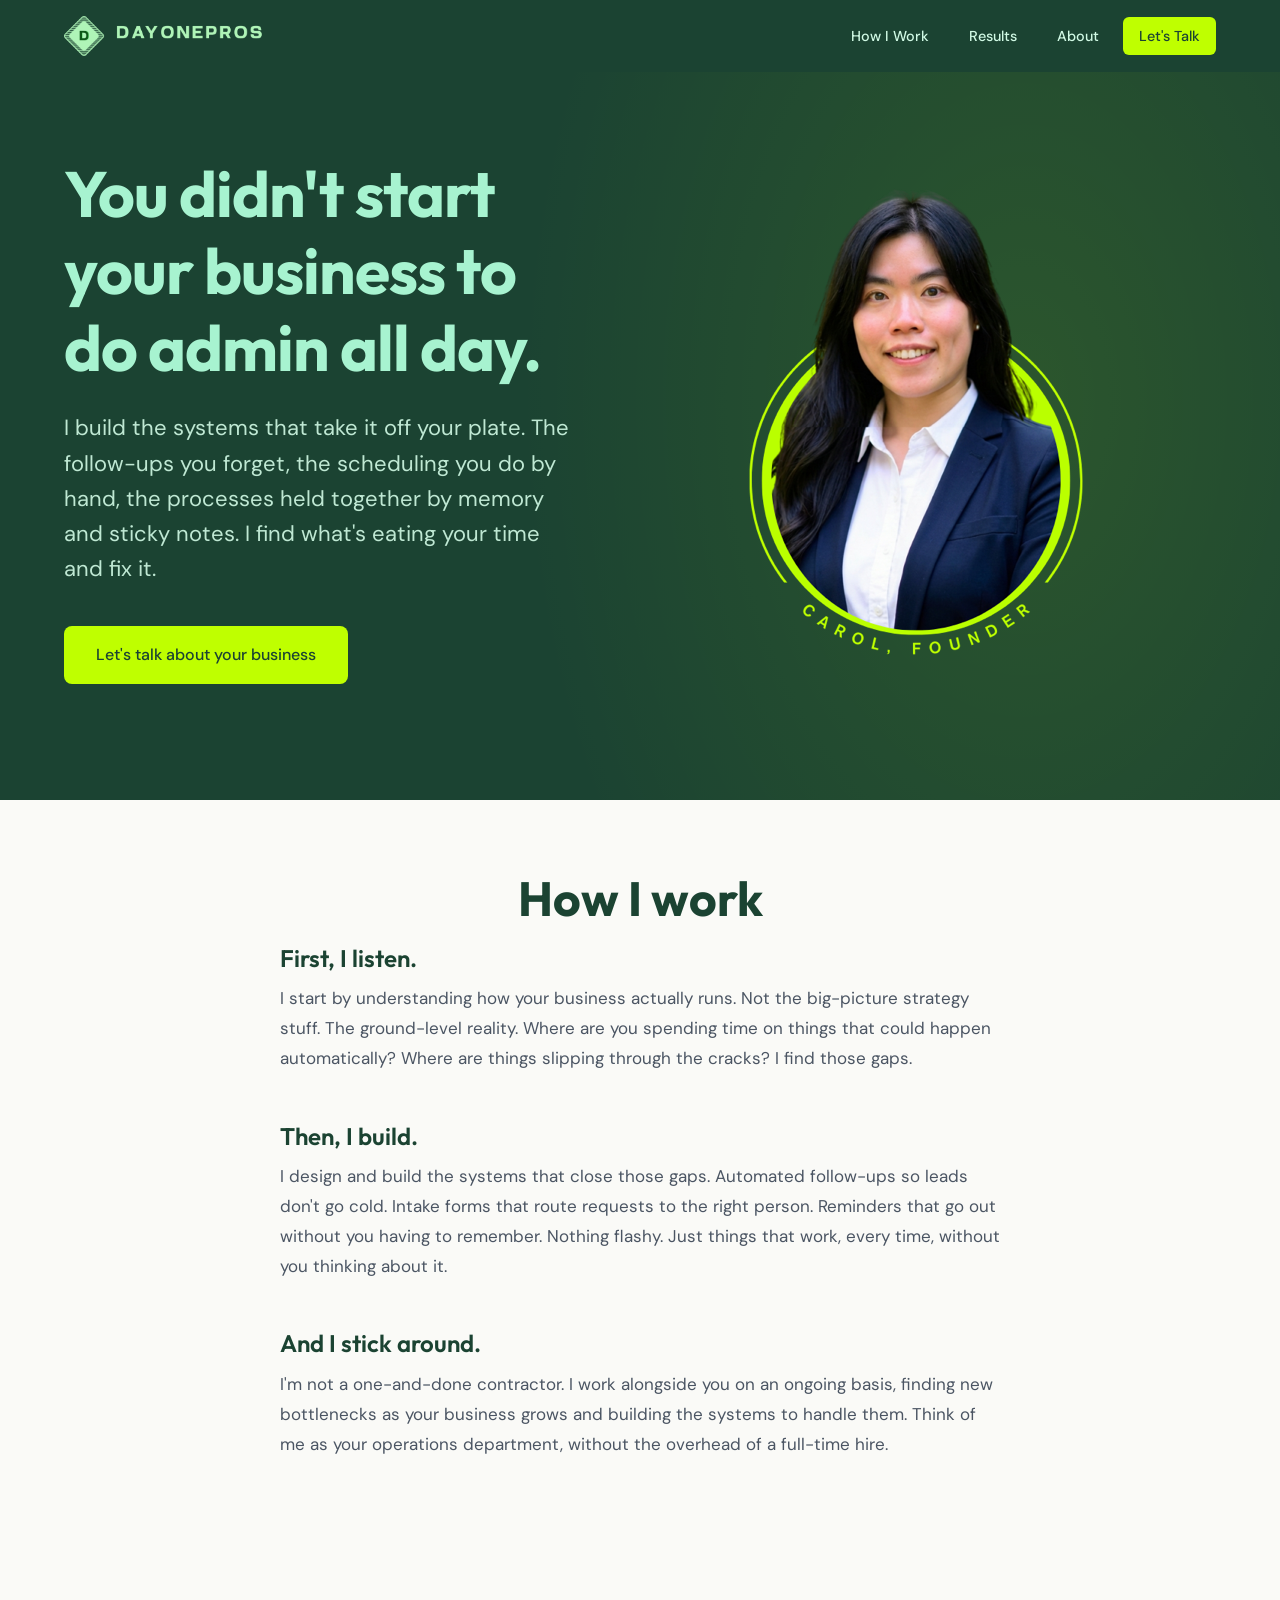
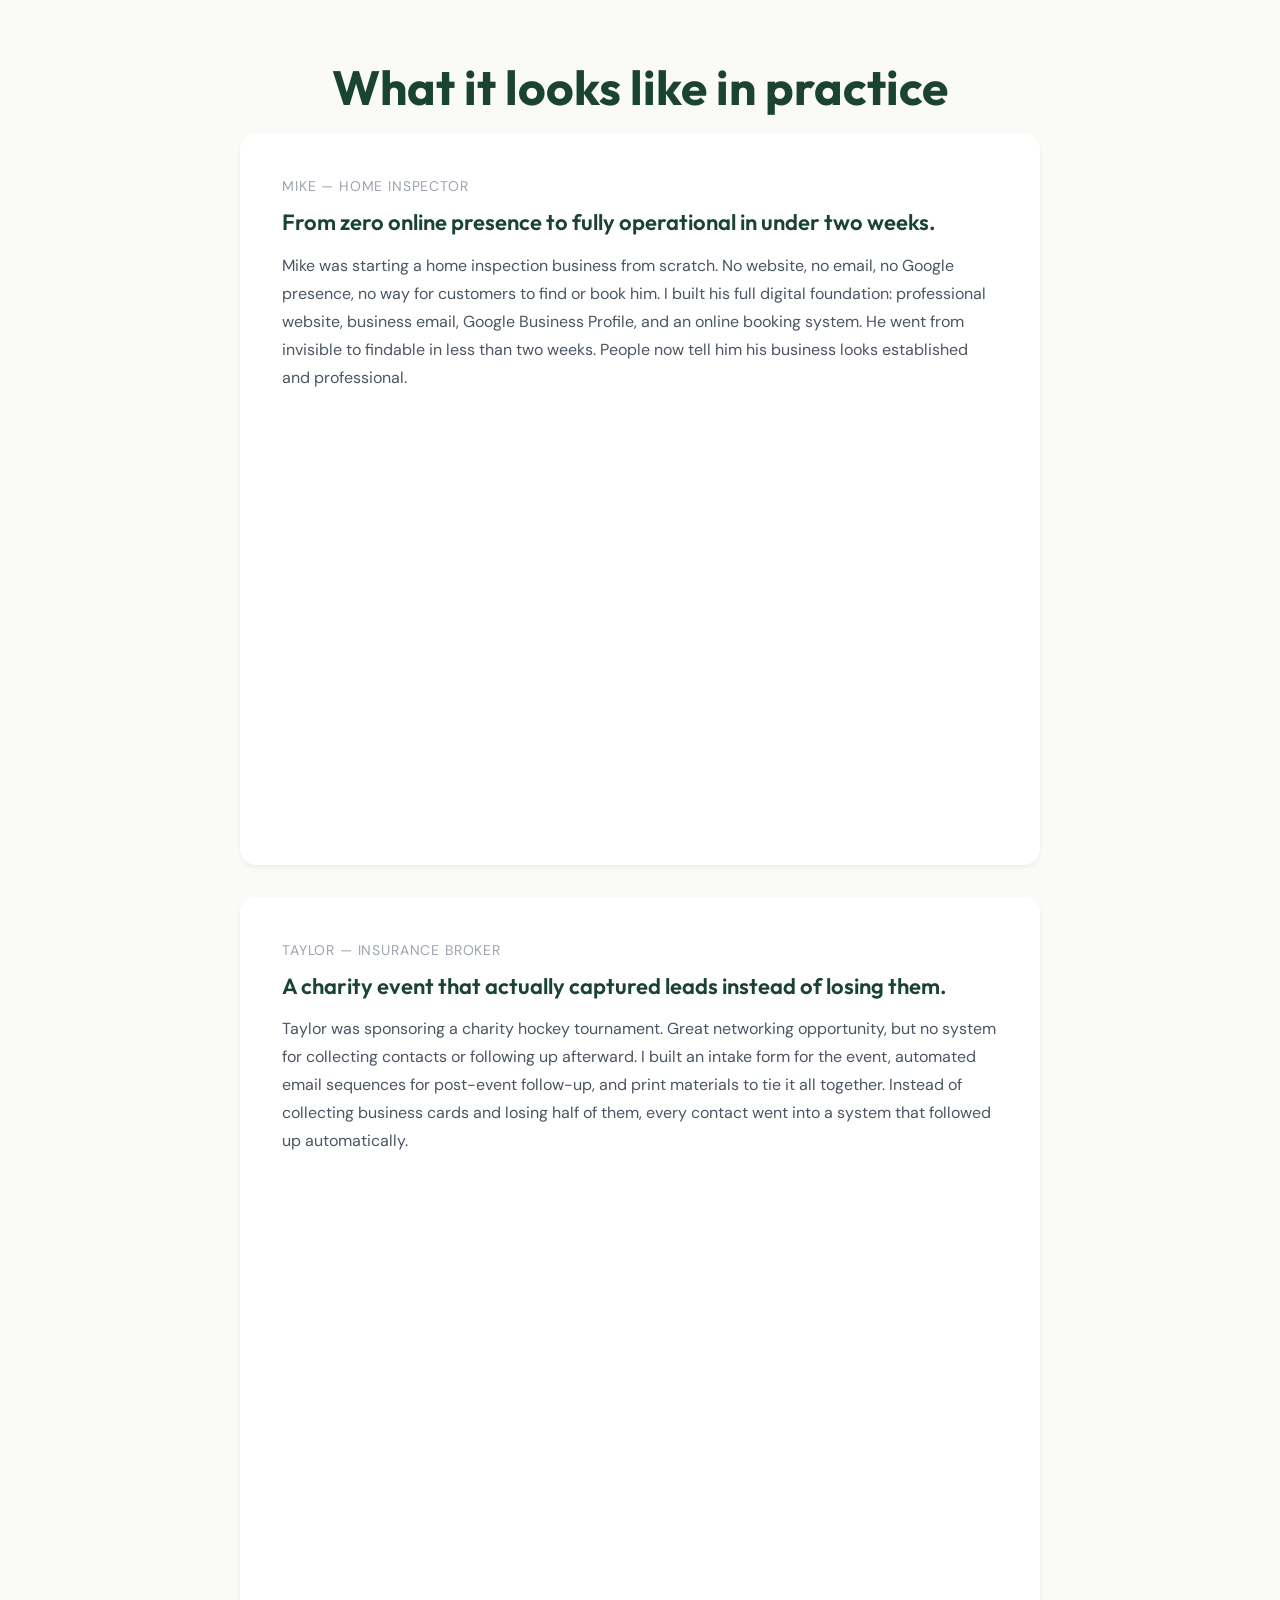
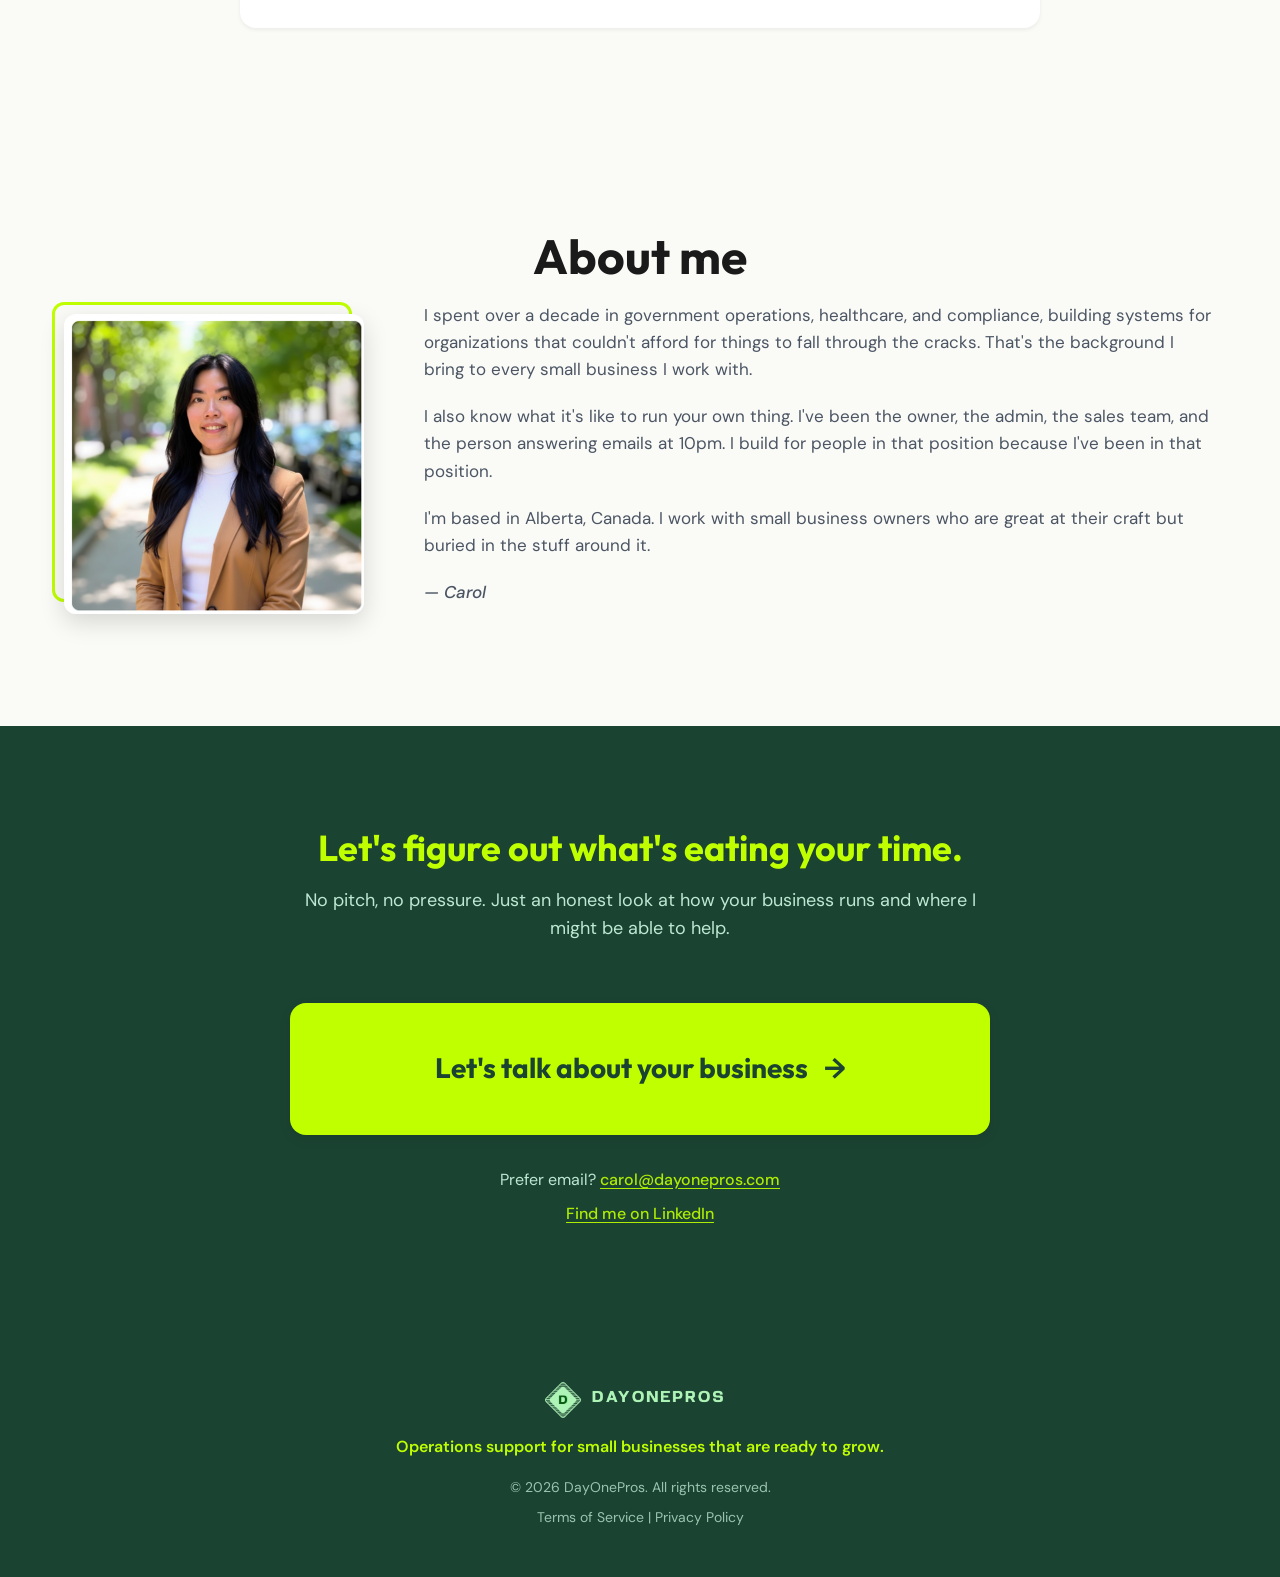
==== commit dbd83ca2: "update YT vid link and headshot images" ====
--- a/index.html
+++ b/index.html
@@ -29,7 +29,7 @@
                 <li><a href="#how-i-work" class="nav-link">How I Work</a></li>
                 <li><a href="#results" class="nav-link">Results</a></li>
                 <li><a href="#about" class="nav-link">About</a></li>
-                <li><a href="https://dayonepros.com/scope-call" target="_blank" rel="noopener noreferrer" class="nav-link nav-cta">Let's Talk</a></li>
+                <li><a href="https://dayonepros.com/lets-talk" target="_blank" rel="noopener noreferrer" class="nav-link nav-cta">Let's Talk</a></li>
             </ul>
         </div>
     </nav>
@@ -85,20 +85,20 @@
             <div class="results-cards">
 
                 <div class="result-card">
-                    <p class="result-label">Mike Webber — Ironclad Inspections</p>
+                    <p class="result-label">Mike — Home Inspector</p>
                     <h3 class="result-subheading">From zero online presence to fully operational in under two weeks.</h3>
                     <p class="result-text">Mike was starting a home inspection business from scratch. No website, no email, no Google presence, no way for customers to find or book him. I built his full digital foundation: professional website, business email, Google Business Profile, and an online booking system. He went from invisible to findable in less than two weeks. People now tell him his business looks established and professional.</p>
                     <div class="video-wrapper">
-                        <iframe src="https://www.youtube.com/embed/5i7xwgLg-PA" title="Mike Webber — Ironclad Inspections case study" frameborder="0" allow="accelerometer; autoplay; clipboard-write; encrypted-media; gyroscope; picture-in-picture; web-share" allowfullscreen></iframe>
+                        <iframe src="https://www.youtube.com/embed/5i7xwgLg-PA" title="Mike — Ironclad Inspections case study" frameborder="0" allow="accelerometer; autoplay; clipboard-write; encrypted-media; gyroscope; picture-in-picture; web-share" allowfullscreen></iframe>
                     </div>
                 </div>
 
                 <div class="result-card">
-                    <p class="result-label">Taylor Burbank — Billyard Insurance Group</p>
+                    <p class="result-label">Taylor — Insurance Broker</p>
                     <h3 class="result-subheading">A charity event that actually captured leads instead of losing them.</h3>
                     <p class="result-text">Taylor was sponsoring a charity hockey tournament. Great networking opportunity, but no system for collecting contacts or following up afterward. I built an intake form for the event, automated email sequences for post-event follow-up, and print materials to tie it all together. Instead of collecting business cards and losing half of them, every contact went into a system that followed up automatically.</p>
                     <div class="video-wrapper">
-                        <iframe src="https://www.youtube.com/embed/hhGqetKGklw" title="Taylor Burbank — Billyard Insurance Group case study" frameborder="0" allow="accelerometer; autoplay; clipboard-write; encrypted-media; gyroscope; picture-in-picture; web-share" allowfullscreen></iframe>
+                        <iframe src="https://youtu.be/bHoRrVS4ZPI" title="Taylor — Insurance broker case study" frameborder="0" allow="accelerometer; autoplay; clipboard-write; encrypted-media; gyroscope; picture-in-picture; web-share" allowfullscreen></iframe>
                     </div>
                 </div>
 
@@ -137,7 +137,7 @@
             <h2 class="section-title">Let's figure out what's eating your time.</h2>
             <p class="section-subtitle">No pitch, no pressure. Just an honest look at how your business runs and where I might be able to help.</p>
             <div class="contact-content">
-                <a href="https://dayonepros.com/scope-call" target="_blank" rel="noopener noreferrer" class="contact-primary-cta">
+                <a href="https://dayonepros.com/lets-talk" target="_blank" rel="noopener noreferrer" class="contact-primary-cta">
                     <span class="cta-text">Let's talk about your business</span>
                     <span class="cta-arrow">→</span>
                 </a>
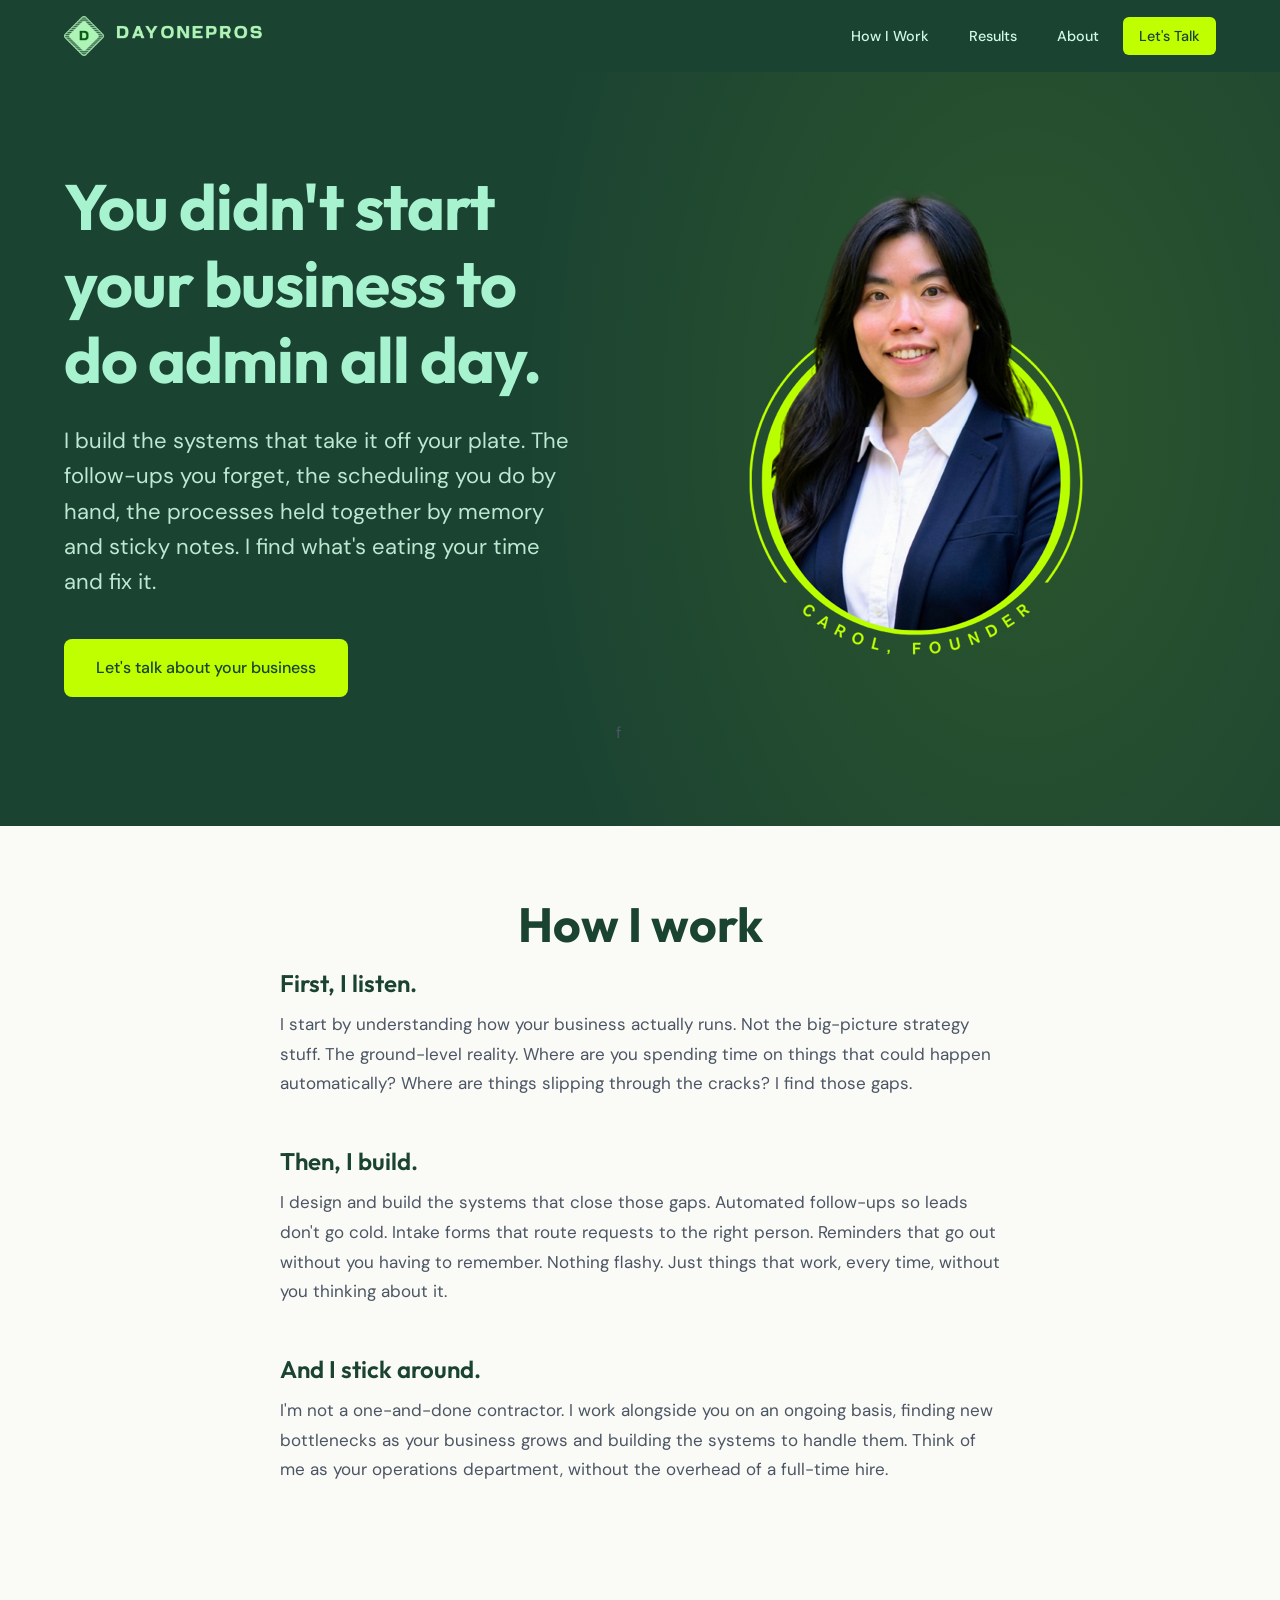
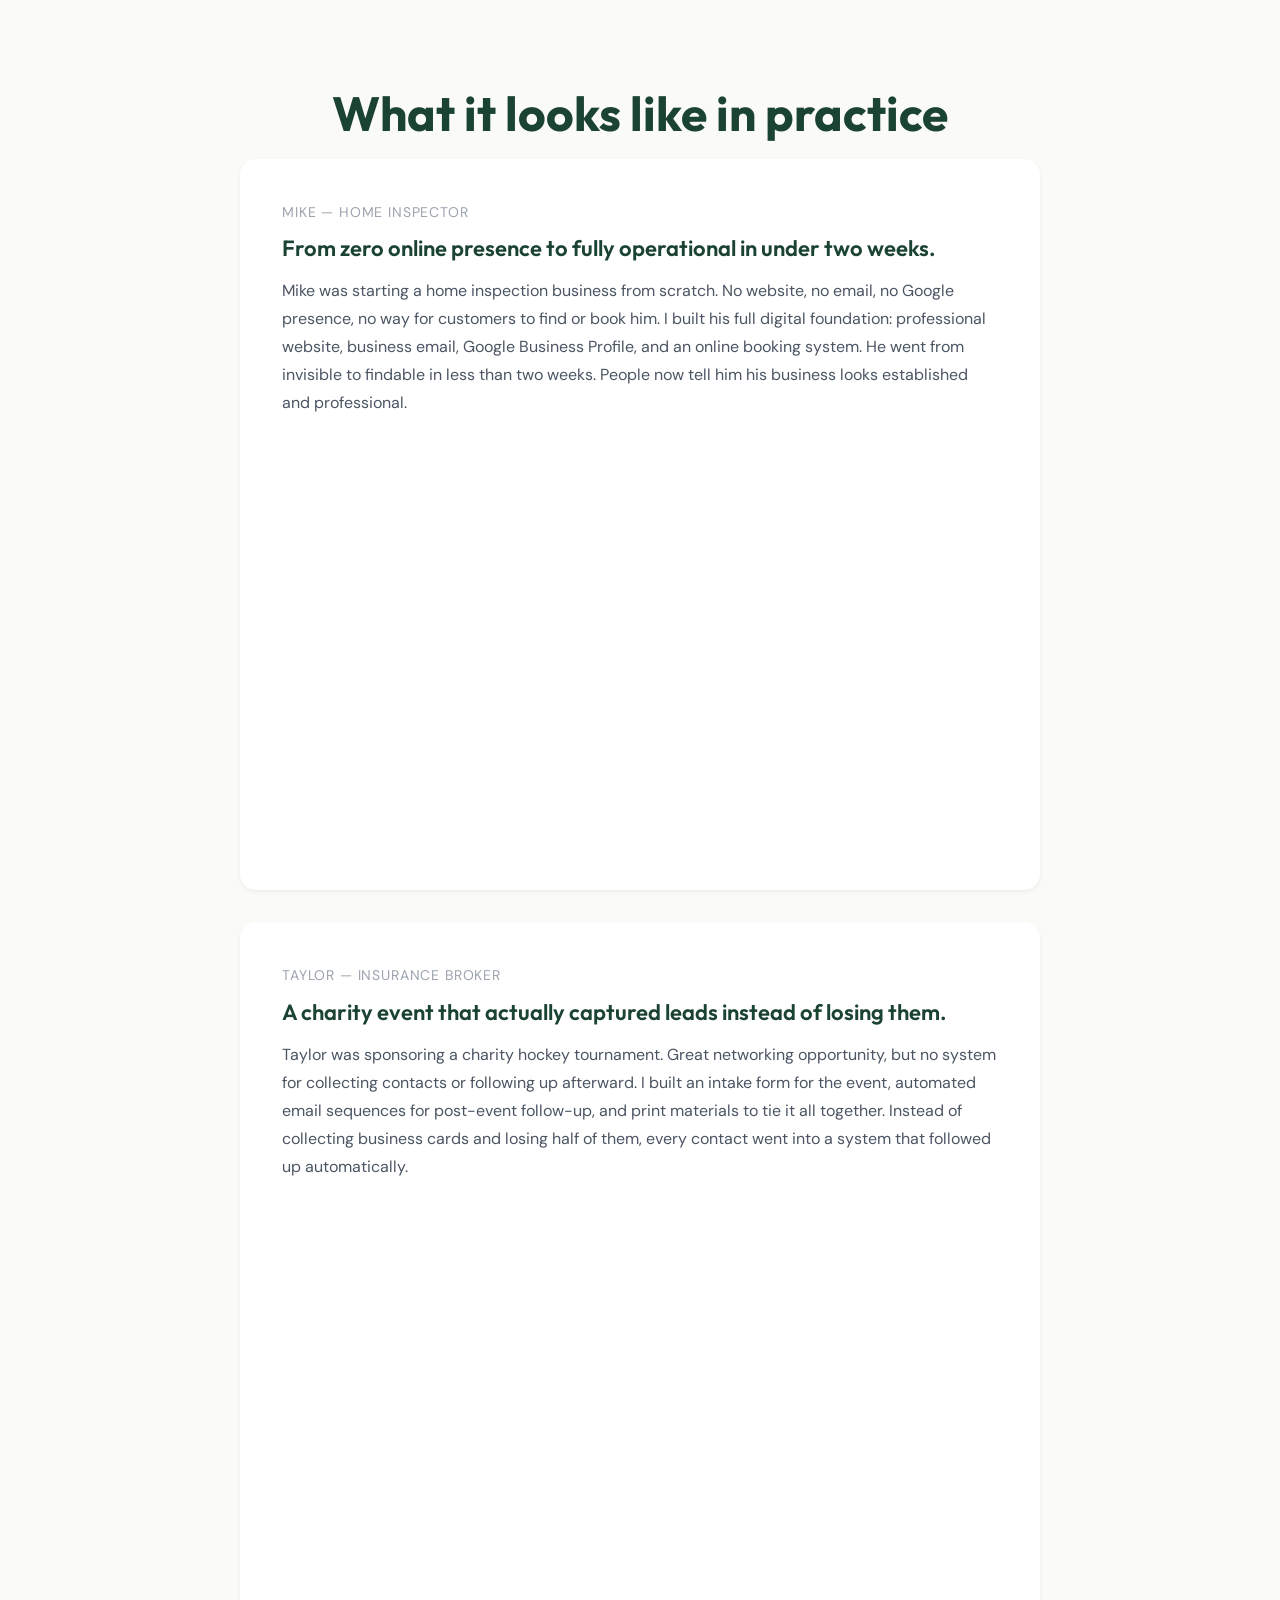
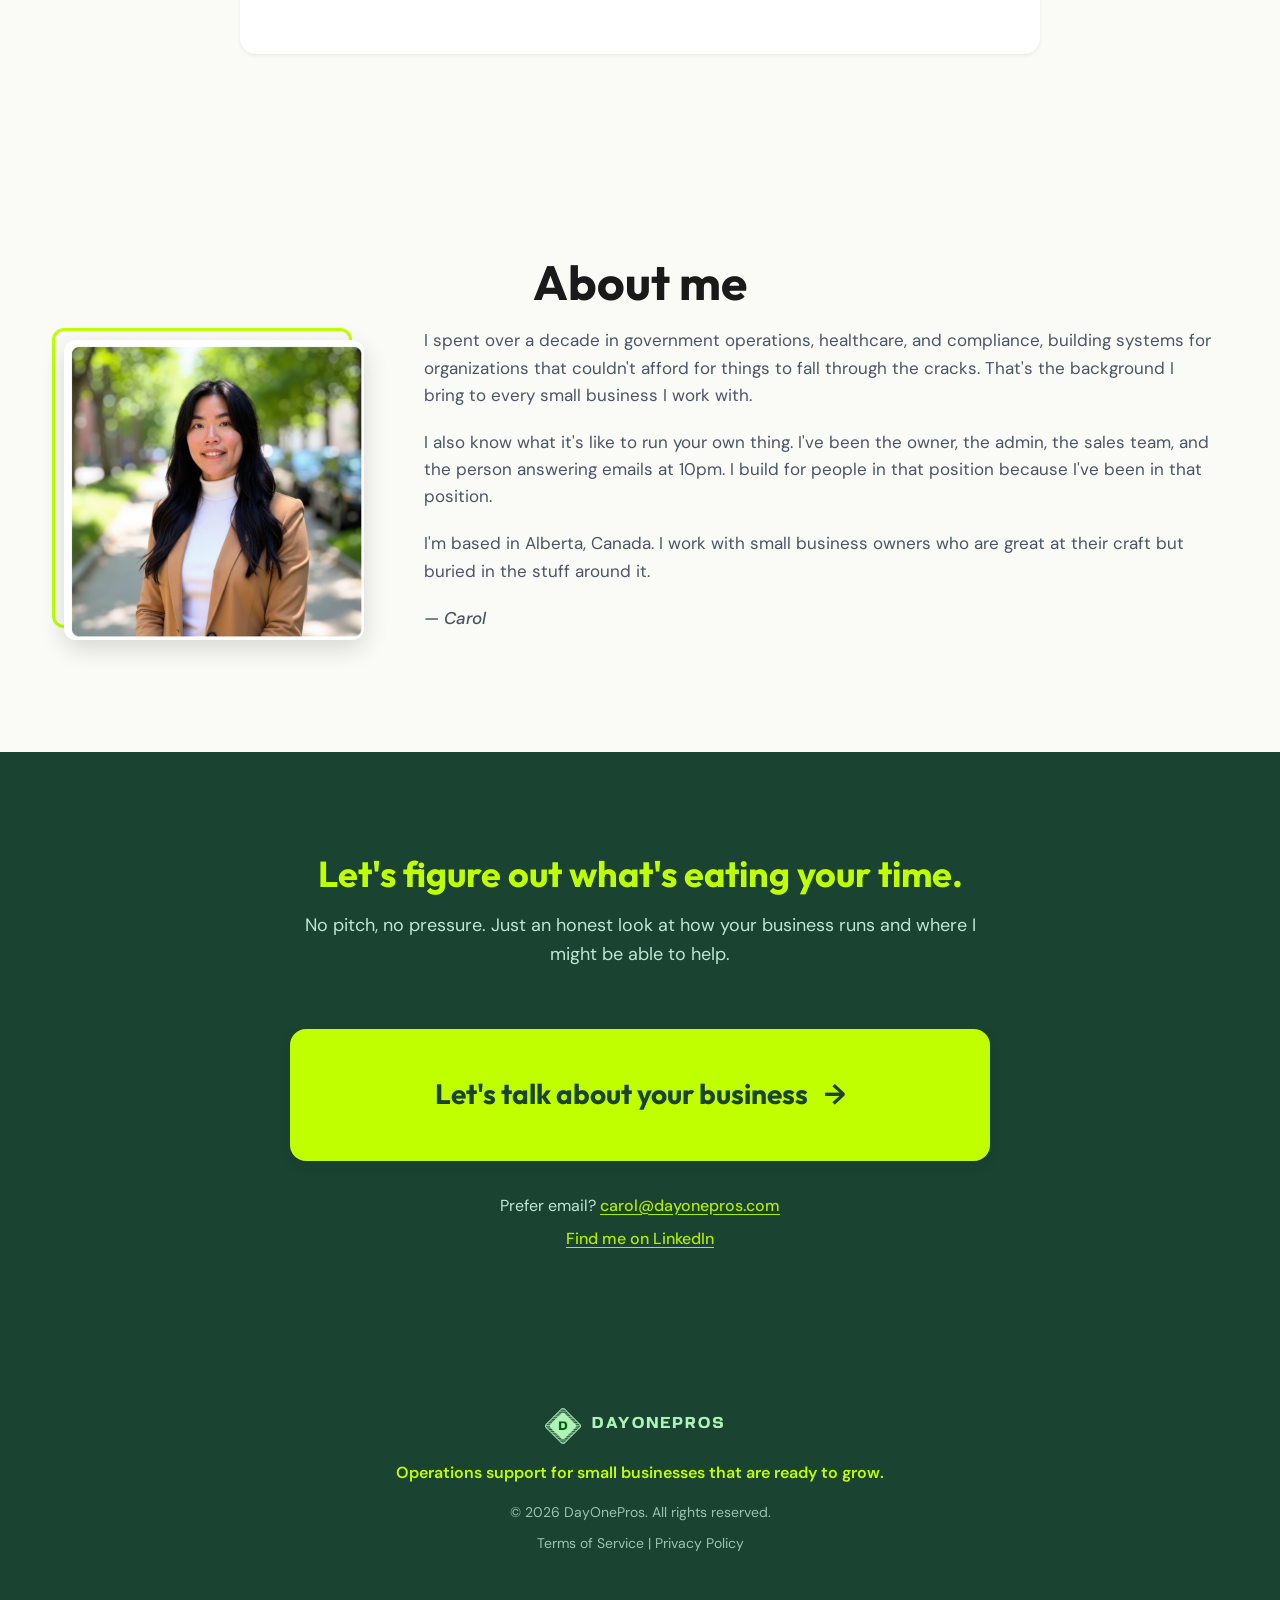
==== commit a87dd105: "update YT embed link - Taylor" ====
--- a/index.html
+++ b/index.html
@@ -52,7 +52,7 @@
                             600px"
                      alt="Carol - Founder of DayOnePros"
                      class="hero-headshot"
-                     fetchpriority="high">
+                     fetchpriority="high">f
             </div>
         </div>
     </section>
@@ -98,7 +98,7 @@
                     <h3 class="result-subheading">A charity event that actually captured leads instead of losing them.</h3>
                     <p class="result-text">Taylor was sponsoring a charity hockey tournament. Great networking opportunity, but no system for collecting contacts or following up afterward. I built an intake form for the event, automated email sequences for post-event follow-up, and print materials to tie it all together. Instead of collecting business cards and losing half of them, every contact went into a system that followed up automatically.</p>
                     <div class="video-wrapper">
-                        <iframe src="https://youtu.be/bHoRrVS4ZPI" title="Taylor — Insurance broker case study" frameborder="0" allow="accelerometer; autoplay; clipboard-write; encrypted-media; gyroscope; picture-in-picture; web-share" allowfullscreen></iframe>
+                        <iframe src="https://www.youtube.com/embed/bHoRrVS4ZPI" title="Taylor — Insurance broker case study" frameborder="0" allow="accelerometer; autoplay; clipboard-write; encrypted-media; gyroscope; picture-in-picture; web-share" allowfullscreen></iframe>
                     </div>
                 </div>
 
